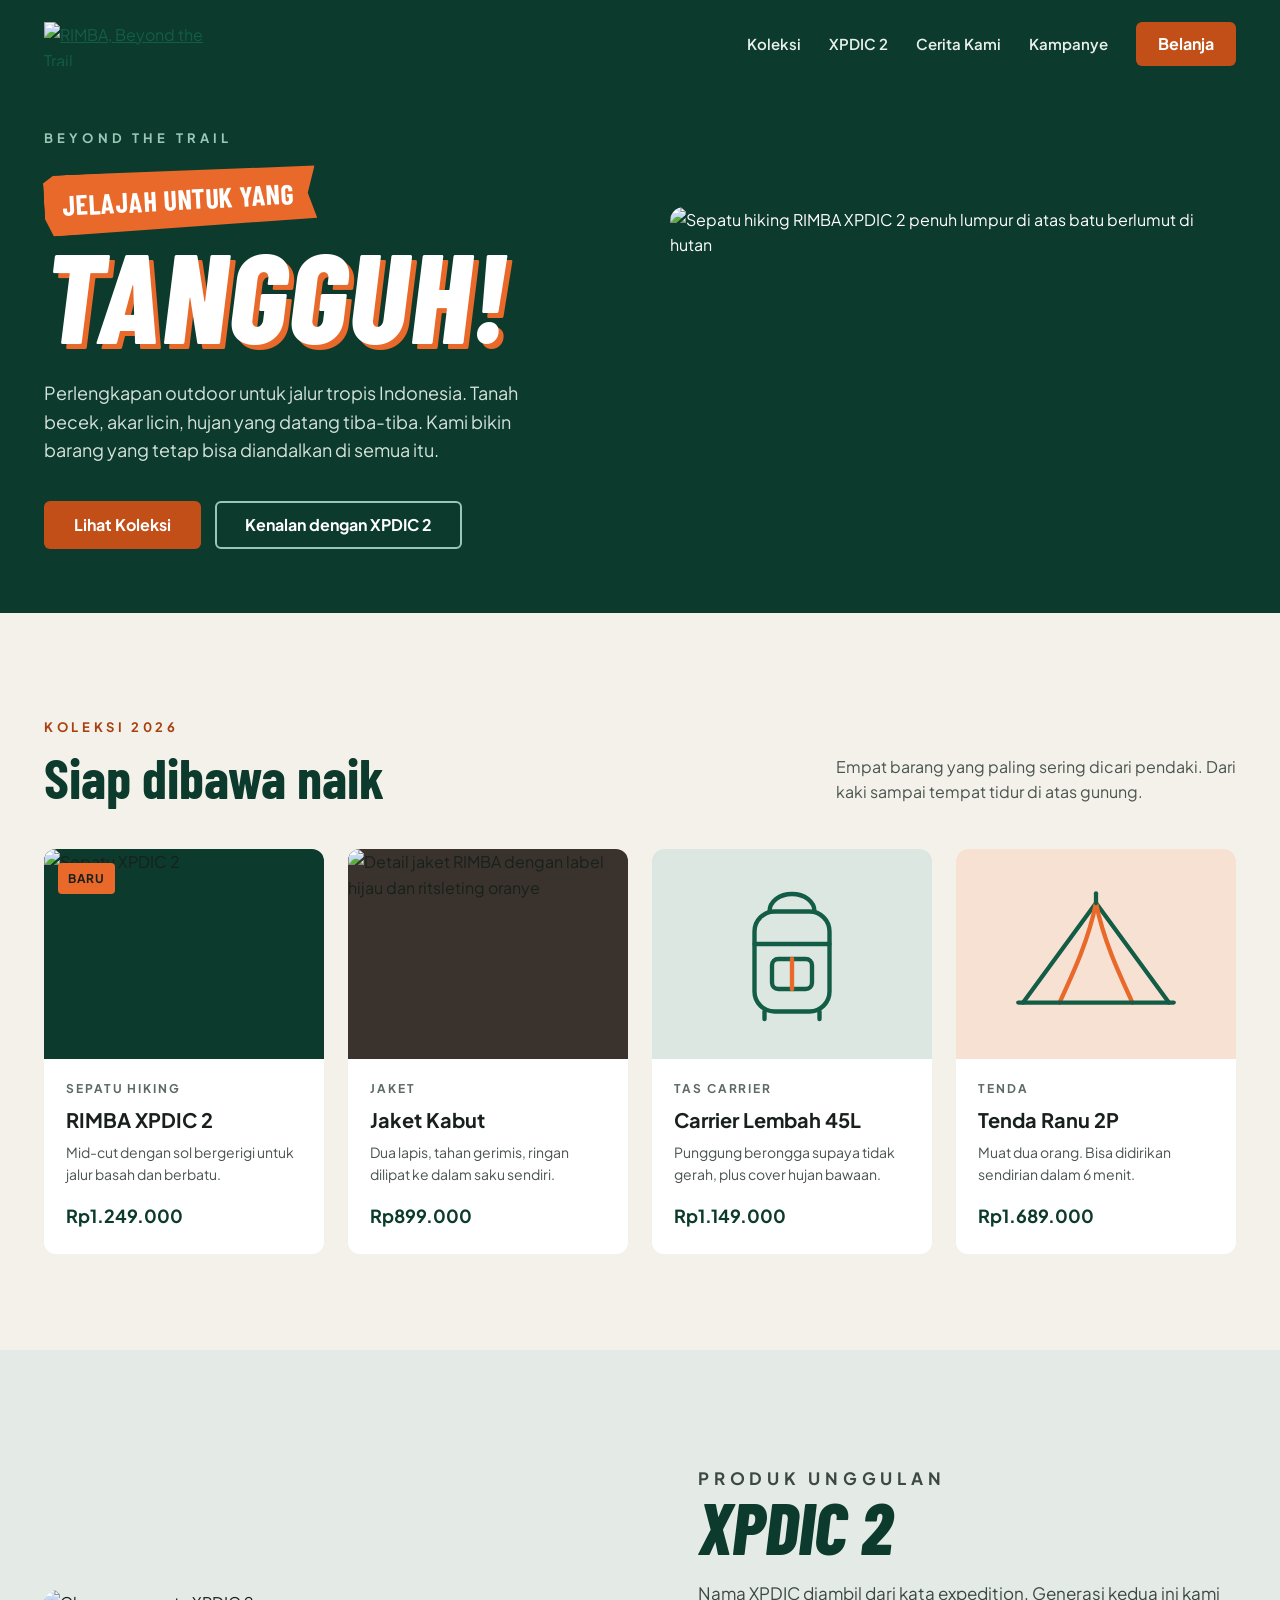
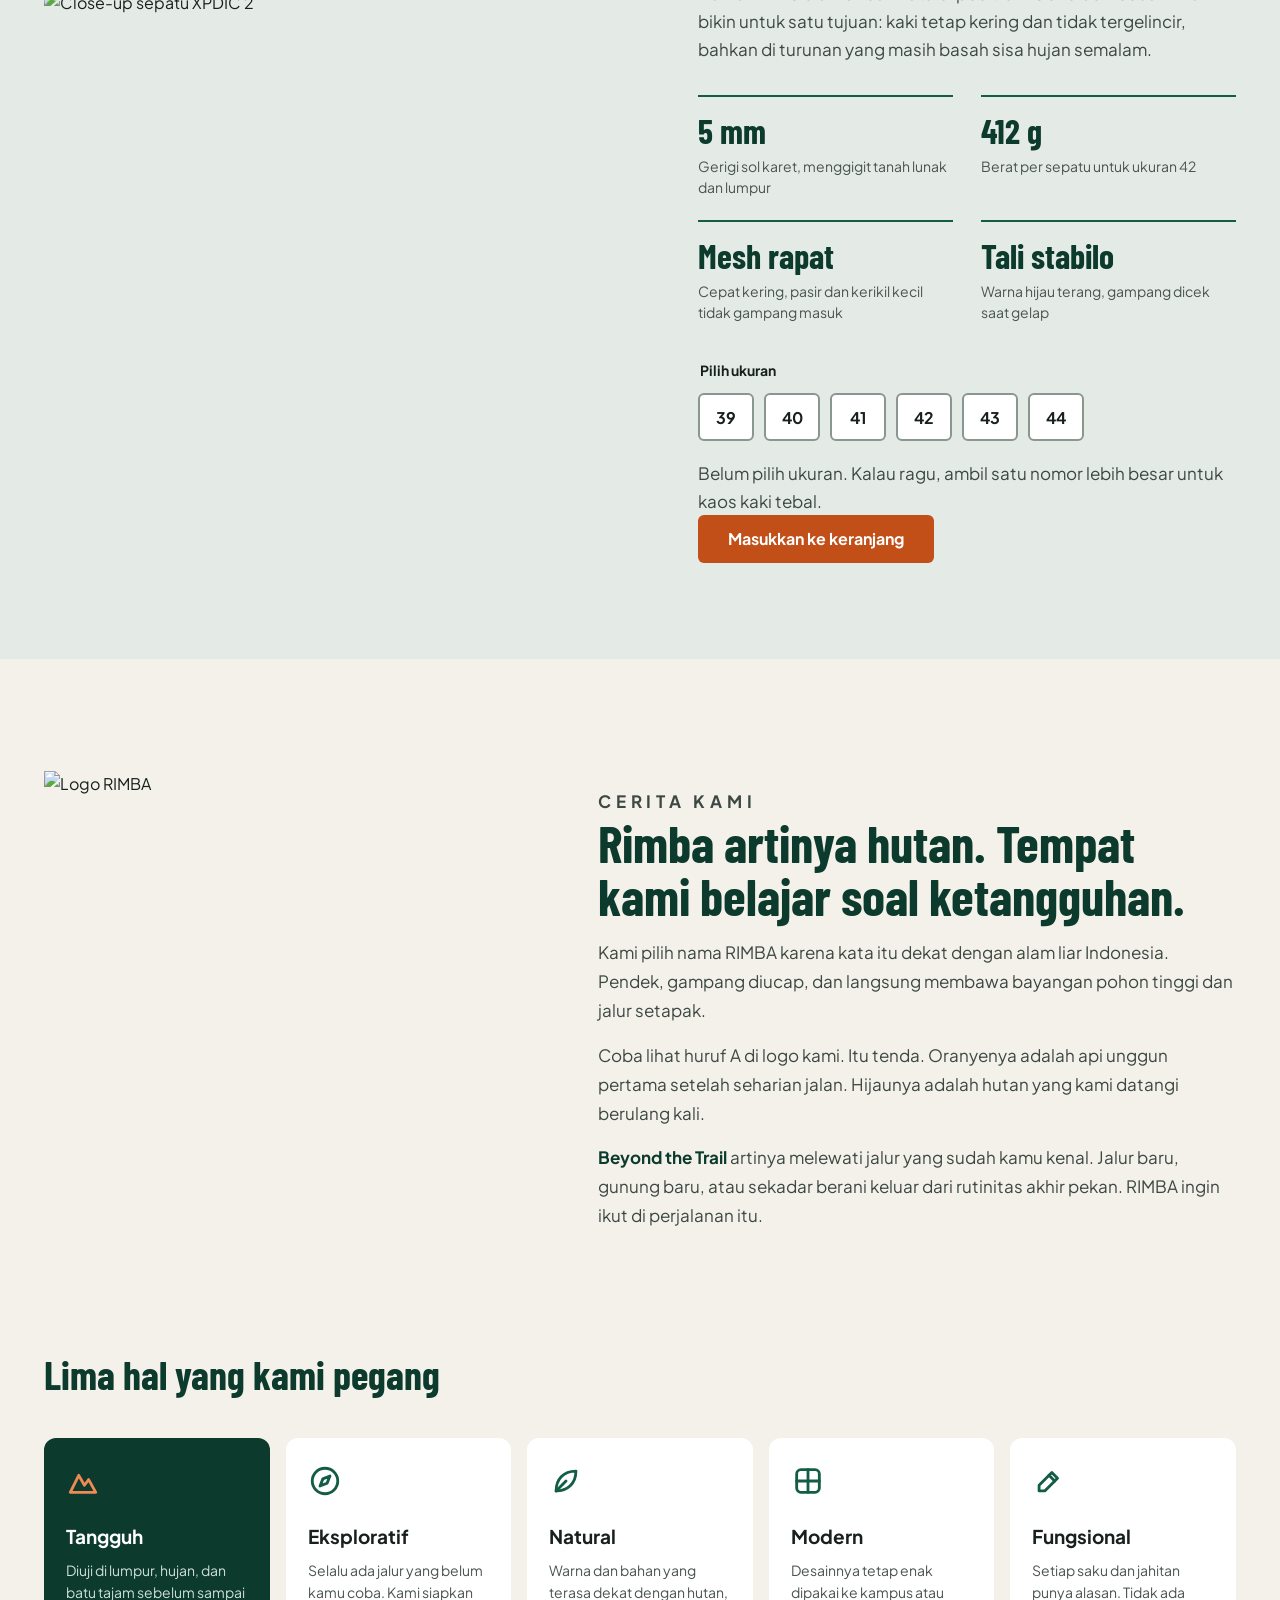
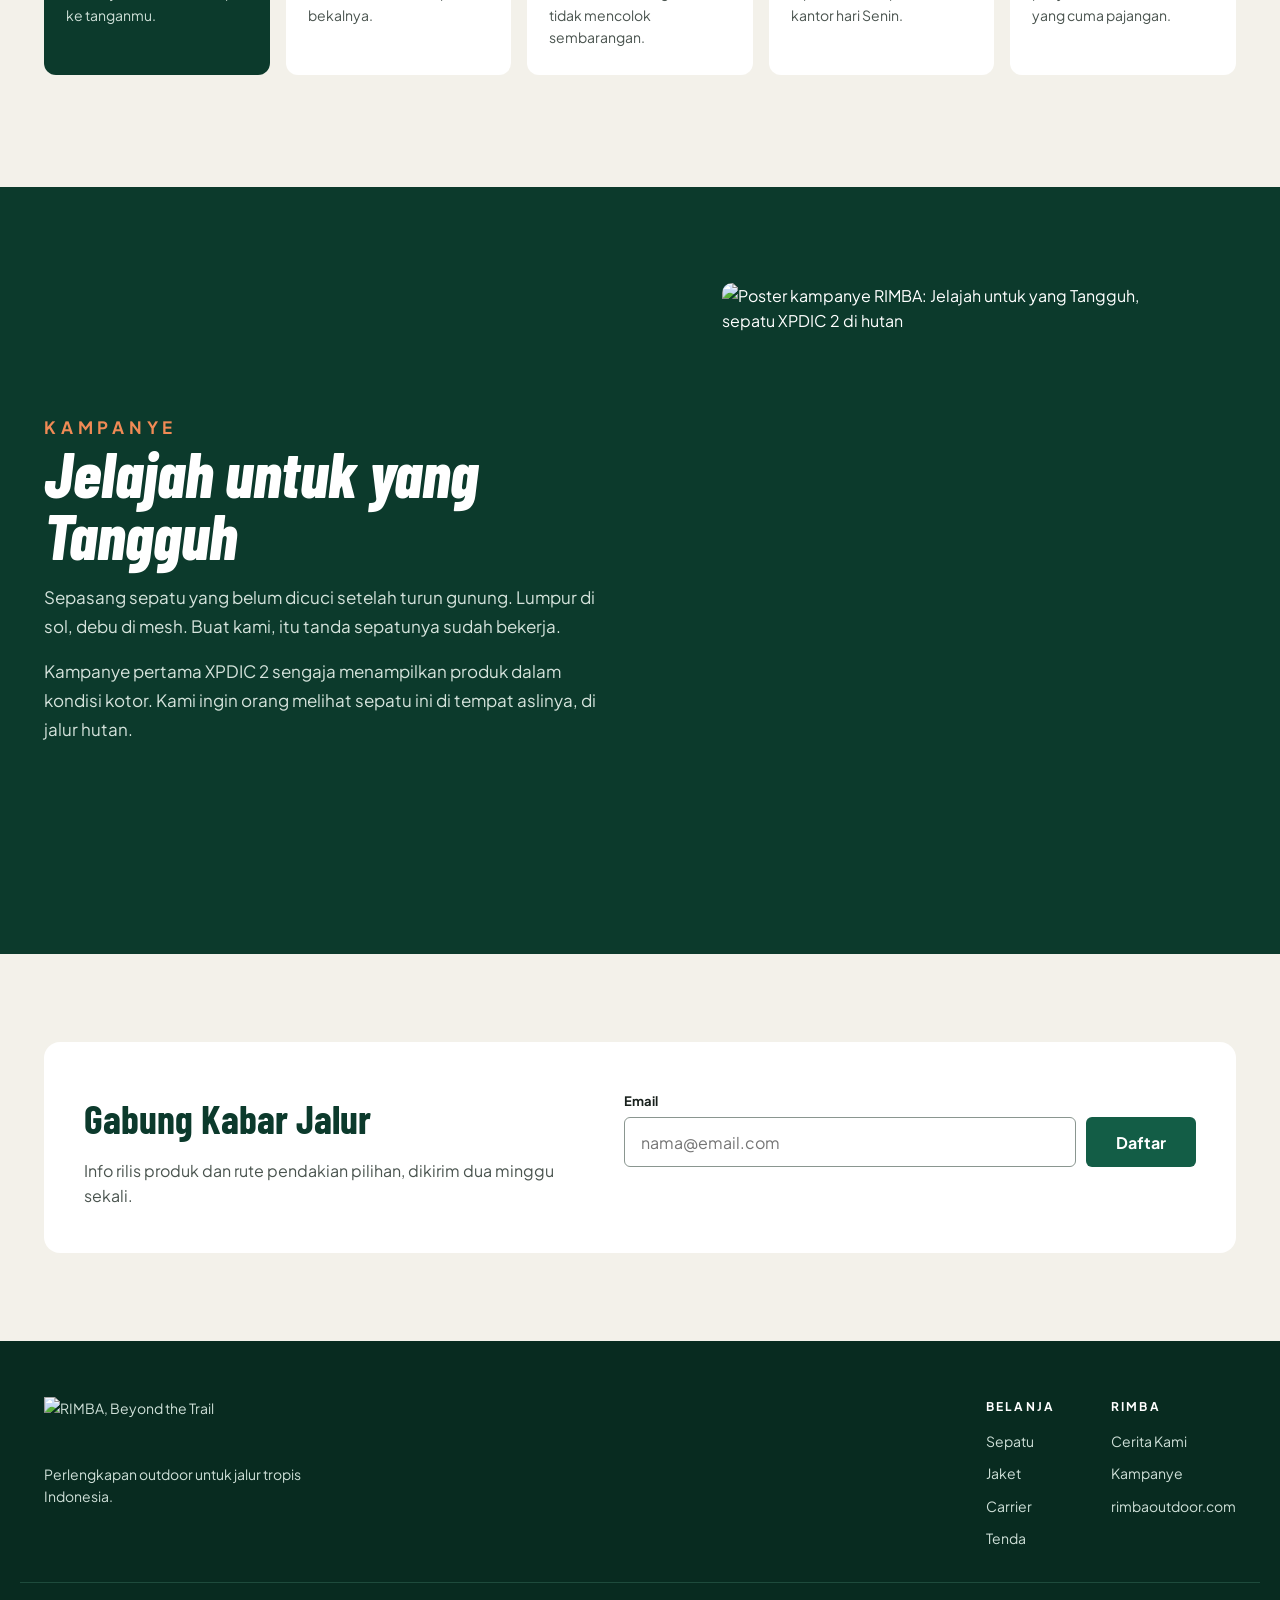
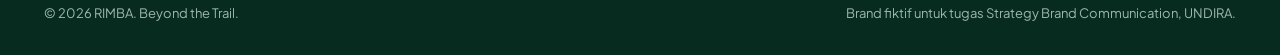
==== index.html @ 5ce4127b "Initial commit: landing page brand RIMBA" ====
<!doctype html>
<html lang="id">
<head>
  <meta charset="utf-8">
  <meta name="viewport" content="width=device-width, initial-scale=1">
  <title>RIMBA | Beyond the Trail</title>
  <meta name="description" content="RIMBA, perlengkapan outdoor untuk jalur tropis Indonesia. Sepatu hiking XPDIC 2, jaket, carrier, dan tenda.">
  <meta name="theme-color" content="#0C3A2C">
  <link rel="icon" href="favicon.svg" type="image/svg+xml">

  <meta property="og:title" content="RIMBA | Beyond the Trail">
  <meta property="og:description" content="Perlengkapan outdoor untuk jalur tropis Indonesia.">
  <meta property="og:image" content="assets/images/og-image.jpg">
  <meta property="og:type" content="website">

  <link rel="preconnect" href="https://fonts.googleapis.com">
  <link rel="preconnect" href="https://fonts.gstatic.com" crossorigin>
  <link href="https://fonts.googleapis.com/css2?family=Barlow+Condensed:ital,wght@0,700;1,800&family=Plus+Jakarta+Sans:wght@400;600;700&display=swap" rel="stylesheet">

  <style>
    :root {
      --hutan: #0C3A2C;
      --hutan-gelap: #082B20;
      --hijau: #135D46;
      --hijau-muda: #E4EBE6;
      --oranye: #E8692A;
      --oranye-tombol: #C24E18;
      --oranye-teks: #A9410F;
      --tanah: #F3F1EA;
      --teks: #18201C;
      --teks-2: #4A544F;
      --display: 'Barlow Condensed', 'Arial Narrow', sans-serif;
      --body: 'Plus Jakarta Sans', system-ui, -apple-system, 'Segoe UI', sans-serif;
    }
    *, *::before, *::after { box-sizing: border-box; }
    html { scroll-behavior: smooth; }
    @media (prefers-reduced-motion: reduce) { html { scroll-behavior: auto; } }
    body { margin: 0; font-family: var(--body); color: var(--teks); background: var(--tanah); line-height: 1.6; }
    .sr-only { position: absolute; width: 1px; height: 1px; padding: 0; margin: -1px; overflow: hidden; clip: rect(0 0 0 0); white-space: nowrap; border: 0; }
    img { max-width: 100%; height: auto; display: block; }
    a { color: var(--hijau); }
    :focus-visible { outline: 3px solid var(--oranye); outline-offset: 3px; }

    .wrap { max-width: 1240px; margin: 0 auto; padding-inline: 24px; }
    .eyebrow { margin: 0 0 10px; font-size: 13px; font-weight: 700; letter-spacing: .28em; color: var(--oranye-teks); }
    .h2 { margin: 0; font-family: var(--display); font-weight: 700; font-size: clamp(40px, 5vw, 56px); line-height: 1.02; color: var(--hutan); }
    .btn { display: inline-flex; align-items: center; justify-content: center; min-height: 48px; padding: 0 28px; border-radius: 6px; font-weight: 700; font-size: 16px; text-decoration: none; border: 2px solid transparent; cursor: pointer; font-family: inherit; }
    .btn-oranye { background: var(--oranye-tombol); color: #fff; }
    .btn-oranye:hover { background: #A9410F; color: #fff; }
    .btn-garis { border-color: #9CC7B6; color: #fff; }
    .btn-garis:hover { background: rgba(255,255,255,.08); color: #fff; }

    /* Header & hero */
    .hero { background: var(--hutan); color: #fff; }
    .nav { display: flex; flex-wrap: wrap; align-items: center; justify-content: space-between; gap: 16px; padding-block: 22px; }
    .nav img { height: 44px; width: auto; }
    .nav-links { display: flex; flex-wrap: wrap; align-items: center; gap: 8px 28px; font-size: 15px; font-weight: 600; }
    .nav-links a:not(.btn) { color: #E9F0EC; text-decoration: none; }
    .nav-links a:not(.btn):hover { color: #fff; text-decoration: underline; }
    .nav-links .btn { min-height: 44px; padding: 0 20px; }
    .hero-body { display: flex; flex-wrap: wrap; align-items: center; gap: 40px; padding-top: 40px; }
    .hero-text { flex: 1 1 480px; position: relative; z-index: 1; min-width: 0; padding-bottom: 64px; }
    .hero-tagline { margin: 0 0 20px; font-size: 13px; font-weight: 700; letter-spacing: .32em; color: #9CC7B6; }
    .brush { display: inline-block; background: var(--oranye); color: #fff; padding: 8px 22px 8px 18px; transform: rotate(-3deg);
      clip-path: polygon(0 12%, 4% 0, 100% 6%, 97% 50%, 100% 92%, 3% 100%, 0 70%);
      font-family: var(--display); font-weight: 700; font-size: 28px; letter-spacing: .02em; }
    .hero h1 { margin: 6px 0 0; font-family: var(--display); font-style: italic; font-weight: 800; font-size: clamp(64px, 10vw, 140px);
      line-height: .9; letter-spacing: .01em; text-shadow: 5px 5px 0 var(--oranye); }
    .hero-lead { margin: 28px 0 0; max-width: 480px; font-size: 18px; color: #D5E3DC; }
    .hero-cta { margin-top: 36px; display: flex; flex-wrap: wrap; gap: 14px; }
    .hero-img { flex: 1 1 460px; min-width: 0; align-self: flex-end; }
    .hero-img img { width: 100%; border-radius: 14px 14px 0 0; }

    /* Koleksi */
    .koleksi { padding-block: 104px 96px; }
    .sec-head { display: flex; flex-wrap: wrap; align-items: flex-end; justify-content: space-between; gap: 20px; margin-bottom: 44px; }
    .sec-head p.lead { margin: 0; max-width: 400px; color: var(--teks-2); }
    .grid-produk { display: grid; grid-template-columns: repeat(auto-fill, minmax(260px, 1fr)); gap: 24px; }
    .produk { background: #fff; border-radius: 12px; overflow: hidden; display: flex; flex-direction: column; }
    .produk-foto { position: relative; aspect-ratio: 4 / 3; display: flex; align-items: center; justify-content: center; }
    .produk-foto img { width: 100%; height: 100%; object-fit: cover; }
    .badge { position: absolute; top: 14px; left: 14px; background: var(--oranye); color: var(--teks); font-size: 12px; font-weight: 700; padding: 6px 10px; border-radius: 4px; letter-spacing: .06em; }
    .produk-isi { padding: 20px 22px 24px; display: flex; flex-direction: column; gap: 6px; flex-grow: 1; }
    .produk-kat { margin: 0; font-size: 12px; font-weight: 700; letter-spacing: .16em; color: #5C6A63; }
    .produk h3 { margin: 0; font-size: 20px; }
    .produk-desk { margin: 0; font-size: 14px; line-height: 1.55; color: var(--teks-2); flex-grow: 1; }
    .harga { margin: 10px 0 0; font-size: 18px; font-weight: 700; color: var(--hutan); }

    /* XPDIC */
    .xpdic { background: var(--hijau-muda); }
    .xpdic-body { display: flex; flex-wrap: wrap; gap: 56px; align-items: center; padding-block: 96px; }
    .xpdic-foto { flex: 1 1 480px; min-width: 0; }
    .xpdic-foto img { width: 100%; border-radius: 14px; }
    .xpdic-teks { flex: 1 1 420px; min-width: 0; }
    .xpdic-teks h2 { margin: 0; font-family: var(--display); font-style: italic; font-weight: 800; font-size: 72px; line-height: .95; color: var(--hutan); }
    .xpdic-teks > p { margin: 18px 0 0; font-size: 17px; line-height: 1.65; color: #3D4843; }
    .spek { margin: 32px 0 0; display: grid; grid-template-columns: repeat(2, minmax(0, 1fr)); gap: 22px 28px; }
    .spek div { border-top: 2px solid var(--hijau); padding-top: 14px; }
    .spek dt { font-family: var(--display); font-weight: 700; font-size: 34px; line-height: 1.2; color: var(--hutan); }
    .spek dd { margin: 4px 0 0; font-size: 14px; line-height: 1.5; color: var(--teks-2); }
    fieldset { margin: 36px 0 0; padding: 0; border: 0; }
    legend { font-size: 14px; font-weight: 700; margin-bottom: 12px; }
    .ukuran { display: flex; flex-wrap: wrap; gap: 10px; }
    .ukuran button { font-family: inherit; min-width: 56px; min-height: 48px; padding: 0 14px; border-radius: 6px; font-size: 16px; font-weight: 700; cursor: pointer;
      background: #fff; color: var(--teks); border: 2px solid #8A9690; }
    .ukuran button[aria-pressed="true"] { background: var(--hutan); color: #fff; border-color: var(--hutan); }
    .ukuran-info { margin: 14px 0 22px; font-size: 14px; color: var(--teks-2); }

    /* Cerita */
    .cerita { display: flex; flex-wrap: wrap; gap: 56px; padding-block: 112px 64px; }
    .cerita-logo { flex: 1 1 380px; min-width: 0; }
    .cerita-logo img { width: 100%; max-width: 380px; }
    .cerita-teks { flex: 1 1 520px; min-width: 0; }
    .cerita-teks p { margin: 16px 0 0; font-size: 17px; line-height: 1.7; color: #3D4843; }
    .cerita-teks .h2 { font-size: clamp(36px, 4.4vw, 52px); margin-bottom: 8px; }

    /* Nilai */
    .nilai { padding-block: 48px 112px; }
    .nilai h2 { margin: 0 0 32px; font-family: var(--display); font-weight: 700; font-size: 40px; color: var(--hutan); }
    .grid-nilai { display: grid; grid-template-columns: repeat(auto-fit, minmax(200px, 1fr)); gap: 16px; }
    .nilai-item { background: #fff; border-radius: 12px; padding: 26px 22px; }
    .nilai-item h3 { margin: 16px 0 8px; font-size: 19px; }
    .nilai-item p { margin: 0; font-size: 14px; line-height: 1.6; color: var(--teks-2); }
    .nilai-item.utama { background: var(--hutan); color: #fff; }
    .nilai-item.utama p { color: #CFE0D8; }

    /* Kampanye */
    .kampanye { background: var(--hutan); color: #fff; }
    .kampanye-body { display: flex; flex-wrap: wrap; gap: 56px; align-items: center; padding-block: 96px; }
    .kampanye-teks { flex: 1 1 420px; min-width: 0; }
    .kampanye-teks .eyebrow { color: #F08A55; }
    .kampanye-teks h2 { margin: 0; font-family: var(--display); font-style: italic; font-weight: 800; font-size: clamp(48px, 6vw, 64px); line-height: .98; }
    .kampanye-teks p { margin: 16px 0 0; font-size: 17px; line-height: 1.7; color: #D5E3DC; }
    .kampanye-poster { flex: 1 1 420px; min-width: 0; display: flex; justify-content: center; }
    .kampanye-poster img { width: 100%; max-width: 460px; border-radius: 10px; }

    /* Langganan */
    .langganan { padding-block: 88px; }
    .langganan-box { background: #fff; border-radius: 16px; padding: 44px 40px; display: flex; flex-wrap: wrap; gap: 28px; align-items: center; justify-content: space-between; }
    .langganan-box h2 { margin: 0; font-family: var(--display); font-weight: 700; font-size: 40px; color: var(--hutan); }
    .langganan-box > div > p { margin: 8px 0 0; color: var(--teks-2); }
    .form-email { flex: 1 1 420px; min-width: 0; display: flex; flex-wrap: wrap; gap: 10px; align-items: flex-end; }
    .form-email .field { flex: 1 1 240px; display: flex; flex-direction: column; gap: 6px; }
    .form-email label { font-size: 13px; font-weight: 700; }
    .form-email input { font-family: inherit; font-size: 16px; padding: 0 16px; min-height: 50px; border: 1.5px solid #8A9690; border-radius: 6px; color: var(--teks); }
    .form-email .btn { min-height: 50px; background: var(--hijau); color: #fff; }
    .form-email .btn:hover { background: var(--hutan); }
    .form-pesan { flex-basis: 100%; margin: 4px 0 0; font-size: 14px; font-weight: 600; min-height: 1.6em; }
    .form-pesan.ok { color: var(--hijau); }
    .form-pesan.salah { color: #B3261E; }

    /* Footer */
    footer { background: var(--hutan-gelap); color: #CFE0D8; font-size: 14px; }
    .footer-atas { display: flex; flex-wrap: wrap; gap: 40px; justify-content: space-between; padding-block: 56px 32px; }
    .footer-atas img { height: 48px; width: auto; }
    .footer-kolom { display: flex; flex-wrap: wrap; gap: 56px; }
    .footer-kolom div { display: flex; flex-direction: column; gap: 10px; }
    .footer-kolom p { margin: 0 0 4px; font-size: 12px; font-weight: 700; letter-spacing: .18em; color: #fff; }
    footer a { color: #CFE0D8; text-decoration: none; }
    footer a:hover { color: #fff; text-decoration: underline; }
    .footer-bawah { display: flex; flex-wrap: wrap; justify-content: space-between; gap: 12px; padding-block: 20px 32px; border-top: 1px solid #1E4B3C; font-size: 13px; color: #9CB8AC; }

    @media (max-width: 600px) {
      .hero h1 { font-size: 17vw; }
      .nav { justify-content: center; }
      .nav-links { justify-content: center; }
      .langganan-box { padding: 32px 22px; }
      .xpdic-teks h2 { font-size: 60px; }
    }
  </style>
</head>
<body>

  <header class="hero" id="beranda">
    <nav class="wrap nav" aria-label="Navigasi utama">
      <a href="#beranda"><img src="assets/images/logo-white.png" alt="RIMBA, Beyond the Trail" width="412" height="100"></a>
      <div class="nav-links">
        <a href="#koleksi">Koleksi</a>
        <a href="#xpdic">XPDIC 2</a>
        <a href="#cerita">Cerita Kami</a>
        <a href="#kampanye">Kampanye</a>
        <a href="#koleksi" class="btn btn-oranye">Belanja</a>
      </div>
    </nav>

    <div class="wrap hero-body">
      <div class="hero-text">
        <p class="hero-tagline">BEYOND THE TRAIL</p>
        <div class="brush" aria-hidden="true">JELAJAH UNTUK YANG</div>
        <h1><span class="sr-only">Jelajah untuk yang </span>TANGGUH!</h1>
        <p class="hero-lead">Perlengkapan outdoor untuk jalur tropis Indonesia. Tanah becek, akar licin, hujan yang datang tiba-tiba. Kami bikin barang yang tetap bisa diandalkan di semua itu.</p>
        <div class="hero-cta">
          <a href="#koleksi" class="btn btn-oranye">Lihat Koleksi</a>
          <a href="#xpdic" class="btn btn-garis">Kenalan dengan XPDIC 2</a>
        </div>
      </div>
      <div class="hero-img">
        <img src="assets/images/xpdic2.jpg" alt="Sepatu hiking RIMBA XPDIC 2 penuh lumpur di atas batu berlumut di hutan" width="1080" height="776">
      </div>
    </div>
  </header>

  <main>
    <section class="wrap koleksi" id="koleksi">
      <div class="sec-head">
        <div>
          <p class="eyebrow">KOLEKSI 2026</p>
          <h2 class="h2">Siap dibawa naik</h2>
        </div>
        <p class="lead">Empat barang yang paling sering dicari pendaki. Dari kaki sampai tempat tidur di atas gunung.</p>
      </div>

      <div class="grid-produk">
        <article class="produk">
          <div class="produk-foto" style="background: var(--hutan)">
            <img src="assets/images/xpdic2.jpg" alt="Sepatu XPDIC 2" loading="lazy">
            <span class="badge">BARU</span>
          </div>
          <div class="produk-isi">
            <p class="produk-kat">SEPATU HIKING</p>
            <h3>RIMBA XPDIC 2</h3>
            <p class="produk-desk">Mid-cut dengan sol bergerigi untuk jalur basah dan berbatu.</p>
            <p class="harga">Rp1.249.000</p>
          </div>
        </article>

        <article class="produk">
          <div class="produk-foto" style="background: #3A332D">
            <img src="assets/images/jacket.jpg" alt="Detail jaket RIMBA dengan label hijau dan ritsleting oranye" loading="lazy">
          </div>
          <div class="produk-isi">
            <p class="produk-kat">JAKET</p>
            <h3>Jaket Kabut</h3>
            <p class="produk-desk">Dua lapis, tahan gerimis, ringan dilipat ke dalam saku sendiri.</p>
            <p class="harga">Rp899.000</p>
          </div>
        </article>

        <article class="produk">
          <div class="produk-foto" style="background: #DCE7E1">
            <svg aria-hidden="true" width="150" height="150" viewBox="0 0 120 120" fill="none" stroke="#135D46" stroke-width="3.5" stroke-linecap="round" stroke-linejoin="round"><path d="M42 26c0-8 8-14 18-14s18 6 18 14"/><rect x="30" y="26" width="60" height="80" rx="16"/><path d="M30 52h60"/><rect x="44" y="64" width="32" height="24" rx="5"/><path d="M60 64v24" stroke="#E8692A"/><path d="M38 106v6M82 106v6"/></svg>
          </div>
          <div class="produk-isi">
            <p class="produk-kat">TAS CARRIER</p>
            <h3>Carrier Lembah 45L</h3>
            <p class="produk-desk">Punggung berongga supaya tidak gerah, plus cover hujan bawaan.</p>
            <p class="harga">Rp1.149.000</p>
          </div>
        </article>

        <article class="produk">
          <div class="produk-foto" style="background: #F7E1D3">
            <svg aria-hidden="true" width="170" height="150" viewBox="0 0 140 120" fill="none" stroke-width="3.5" stroke-linecap="round" stroke-linejoin="round"><path d="M10 100L70 18l60 82" stroke="#135D46"/><path d="M70 18c-6 30-18 56-30 82M70 18c6 30 18 56 30 82" stroke="#E8692A"/><path d="M6 100h128" stroke="#135D46"/><path d="M70 10v8" stroke="#135D46"/></svg>
          </div>
          <div class="produk-isi">
            <p class="produk-kat">TENDA</p>
            <h3>Tenda Ranu 2P</h3>
            <p class="produk-desk">Muat dua orang. Bisa didirikan sendirian dalam 6 menit.</p>
            <p class="harga">Rp1.689.000</p>
          </div>
        </article>
      </div>
    </section>

    <section class="xpdic" id="xpdic">
      <div class="wrap xpdic-body">
        <div class="xpdic-foto">
          <img src="assets/images/xpdic2.jpg" alt="Close-up sepatu XPDIC 2" loading="lazy" width="1080" height="776">
        </div>
        <div class="xpdic-teks">
          <p class="eyebrow">PRODUK UNGGULAN</p>
          <h2>XPDIC 2</h2>
          <p>Nama XPDIC diambil dari kata expedition. Generasi kedua ini kami bikin untuk satu tujuan: kaki tetap kering dan tidak tergelincir, bahkan di turunan yang masih basah sisa hujan semalam.</p>

          <dl class="spek">
            <div><dt>5 mm</dt><dd>Gerigi sol karet, menggigit tanah lunak dan lumpur</dd></div>
            <div><dt>412 g</dt><dd>Berat per sepatu untuk ukuran 42</dd></div>
            <div><dt>Mesh rapat</dt><dd>Cepat kering, pasir dan kerikil kecil tidak gampang masuk</dd></div>
            <div><dt>Tali stabilo</dt><dd>Warna hijau terang, gampang dicek saat gelap</dd></div>
          </dl>

          <fieldset>
            <legend>Pilih ukuran</legend>
            <div class="ukuran" id="ukuran">
              <button type="button" aria-pressed="false">39</button>
              <button type="button" aria-pressed="false">40</button>
              <button type="button" aria-pressed="false">41</button>
              <button type="button" aria-pressed="false">42</button>
              <button type="button" aria-pressed="false">43</button>
              <button type="button" aria-pressed="false">44</button>
            </div>
          </fieldset>
          <p class="ukuran-info" id="ukuran-info" aria-live="polite">Belum pilih ukuran. Kalau ragu, ambil satu nomor lebih besar untuk kaos kaki tebal.</p>
          <a href="#koleksi" class="btn btn-oranye">Masukkan ke keranjang</a>
        </div>
      </div>
    </section>

    <section class="wrap cerita" id="cerita">
      <div class="cerita-logo">
        <img src="assets/images/logo-green.png" alt="Logo RIMBA" loading="lazy">
      </div>
      <div class="cerita-teks">
        <p class="eyebrow">CERITA KAMI</p>
        <h2 class="h2">Rimba artinya hutan. Tempat kami belajar soal ketangguhan.</h2>
        <p>Kami pilih nama RIMBA karena kata itu dekat dengan alam liar Indonesia. Pendek, gampang diucap, dan langsung membawa bayangan pohon tinggi dan jalur setapak.</p>
        <p>Coba lihat huruf A di logo kami. Itu tenda. Oranyenya adalah api unggun pertama setelah seharian jalan. Hijaunya adalah hutan yang kami datangi berulang kali.</p>
        <p><strong style="color: var(--hutan)">Beyond the Trail</strong> artinya melewati jalur yang sudah kamu kenal. Jalur baru, gunung baru, atau sekadar berani keluar dari rutinitas akhir pekan. RIMBA ingin ikut di perjalanan itu.</p>
      </div>
    </section>

    <section class="wrap nilai" aria-labelledby="nilai-judul">
      <h2 id="nilai-judul">Lima hal yang kami pegang</h2>
      <div class="grid-nilai">
        <div class="nilai-item utama">
          <svg aria-hidden="true" width="34" height="34" viewBox="0 0 24 24" fill="none" stroke="#F08A55" stroke-width="2" stroke-linecap="round" stroke-linejoin="round"><path d="M3 20l6-12 4 7 3-4 5 9z"/></svg>
          <h3>Tangguh</h3>
          <p>Diuji di lumpur, hujan, dan batu tajam sebelum sampai ke tanganmu.</p>
        </div>
        <div class="nilai-item">
          <svg aria-hidden="true" width="34" height="34" viewBox="0 0 24 24" fill="none" stroke="#135D46" stroke-width="2" stroke-linecap="round" stroke-linejoin="round"><circle cx="12" cy="12" r="9"/><path d="M15.5 8.5l-2 5-5 2 2-5z"/></svg>
          <h3>Eksploratif</h3>
          <p>Selalu ada jalur yang belum kamu coba. Kami siapkan bekalnya.</p>
        </div>
        <div class="nilai-item">
          <svg aria-hidden="true" width="34" height="34" viewBox="0 0 24 24" fill="none" stroke="#135D46" stroke-width="2" stroke-linecap="round" stroke-linejoin="round"><path d="M5 19c0-8 5-14 14-14 0 9-6 14-14 14z"/><path d="M5 19l7-7"/></svg>
          <h3>Natural</h3>
          <p>Warna dan bahan yang terasa dekat dengan hutan, tidak mencolok sembarangan.</p>
        </div>
        <div class="nilai-item">
          <svg aria-hidden="true" width="34" height="34" viewBox="0 0 24 24" fill="none" stroke="#135D46" stroke-width="2" stroke-linecap="round" stroke-linejoin="round"><rect x="4" y="4" width="16" height="16" rx="3"/><path d="M4 12h16M12 4v16"/></svg>
          <h3>Modern</h3>
          <p>Desainnya tetap enak dipakai ke kampus atau kantor hari Senin.</p>
        </div>
        <div class="nilai-item">
          <svg aria-hidden="true" width="34" height="34" viewBox="0 0 24 24" fill="none" stroke="#135D46" stroke-width="2" stroke-linecap="round" stroke-linejoin="round"><path d="M14 6l4 4-9 9H5v-4z"/><path d="M12 8l4 4"/></svg>
          <h3>Fungsional</h3>
          <p>Setiap saku dan jahitan punya alasan. Tidak ada yang cuma pajangan.</p>
        </div>
      </div>
    </section>

    <section class="kampanye" id="kampanye">
      <div class="wrap kampanye-body">
        <div class="kampanye-teks">
          <p class="eyebrow">KAMPANYE</p>
          <h2>Jelajah untuk yang Tangguh</h2>
          <p>Sepasang sepatu yang belum dicuci setelah turun gunung. Lumpur di sol, debu di mesh. Buat kami, itu tanda sepatunya sudah bekerja.</p>
          <p>Kampanye pertama XPDIC 2 sengaja menampilkan produk dalam kondisi kotor. Kami ingin orang melihat sepatu ini di tempat aslinya, di jalur hutan.</p>
        </div>
        <div class="kampanye-poster">
          <img src="assets/images/poster-kampanye.jpg" alt="Poster kampanye RIMBA: Jelajah untuk yang Tangguh, sepatu XPDIC 2 di hutan" loading="lazy" width="1080" height="1350">
        </div>
      </div>
    </section>

    <section class="wrap langganan" aria-labelledby="langganan-judul">
      <div class="langganan-box">
        <div style="flex: 1 1 360px; min-width: 0">
          <h2 id="langganan-judul">Gabung Kabar Jalur</h2>
          <p>Info rilis produk dan rute pendakian pilihan, dikirim dua minggu sekali.</p>
        </div>
        <form class="form-email" id="form-email" novalidate>
          <div class="field">
            <label for="email">Email</label>
            <input id="email" name="email" type="email" placeholder="nama@email.com" autocomplete="email" required>
          </div>
          <button type="submit" class="btn">Daftar</button>
          <p class="form-pesan" id="form-pesan" aria-live="polite"></p>
        </form>
      </div>
    </section>
  </main>

  <footer>
    <div class="wrap footer-atas">
      <div>
        <img src="assets/images/logo-white.png" alt="RIMBA, Beyond the Trail" loading="lazy">
        <p style="margin: 18px 0 0; max-width: 300px">Perlengkapan outdoor untuk jalur tropis Indonesia.</p>
      </div>
      <div class="footer-kolom">
        <div>
          <p>BELANJA</p>
          <a href="#koleksi">Sepatu</a>
          <a href="#koleksi">Jaket</a>
          <a href="#koleksi">Carrier</a>
          <a href="#koleksi">Tenda</a>
        </div>
        <div>
          <p>RIMBA</p>
          <a href="#cerita">Cerita Kami</a>
          <a href="#kampanye">Kampanye</a>
          <a href="#beranda">rimbaoutdoor.com</a>
        </div>
      </div>
    </div>
    <div class="wrap footer-bawah">
      <span>© 2026 RIMBA. Beyond the Trail.</span>
      <span>Brand fiktif untuk tugas Strategy Brand Communication, UNDIRA.</span>
    </div>
  </footer>

  <script>
    // Pilih ukuran XPDIC 2
    (function () {
      var box = document.getElementById('ukuran');
      var info = document.getElementById('ukuran-info');
      box.addEventListener('click', function (e) {
        var btn = e.target.closest('button');
        if (!btn) return;
        box.querySelectorAll('button').forEach(function (b) { b.setAttribute('aria-pressed', 'false'); });
        btn.setAttribute('aria-pressed', 'true');
        info.textContent = 'Ukuran ' + btn.textContent + ' dipilih. Kalau ragu, ambil satu nomor lebih besar untuk kaos kaki tebal.';
      });
    })();

    // Form langganan: belum terhubung ke server, hanya menampilkan pesan
    (function () {
      var form = document.getElementById('form-email');
      var input = document.getElementById('email');
      var pesan = document.getElementById('form-pesan');
      form.addEventListener('submit', function (e) {
        e.preventDefault();
        var val = input.value.trim();
        if (!/^[^\s@]+@[^\s@]+\.[^\s@]+$/.test(val)) {
          pesan.className = 'form-pesan salah';
          pesan.textContent = 'Format email belum benar. Contoh: nama@email.com';
          input.focus();
          return;
        }
        pesan.className = 'form-pesan ok';
        pesan.textContent = 'Terima kasih! ' + val + ' sudah masuk daftar Kabar Jalur.';
        form.reset();
      });
    })();
  </script>
</body>
</html>
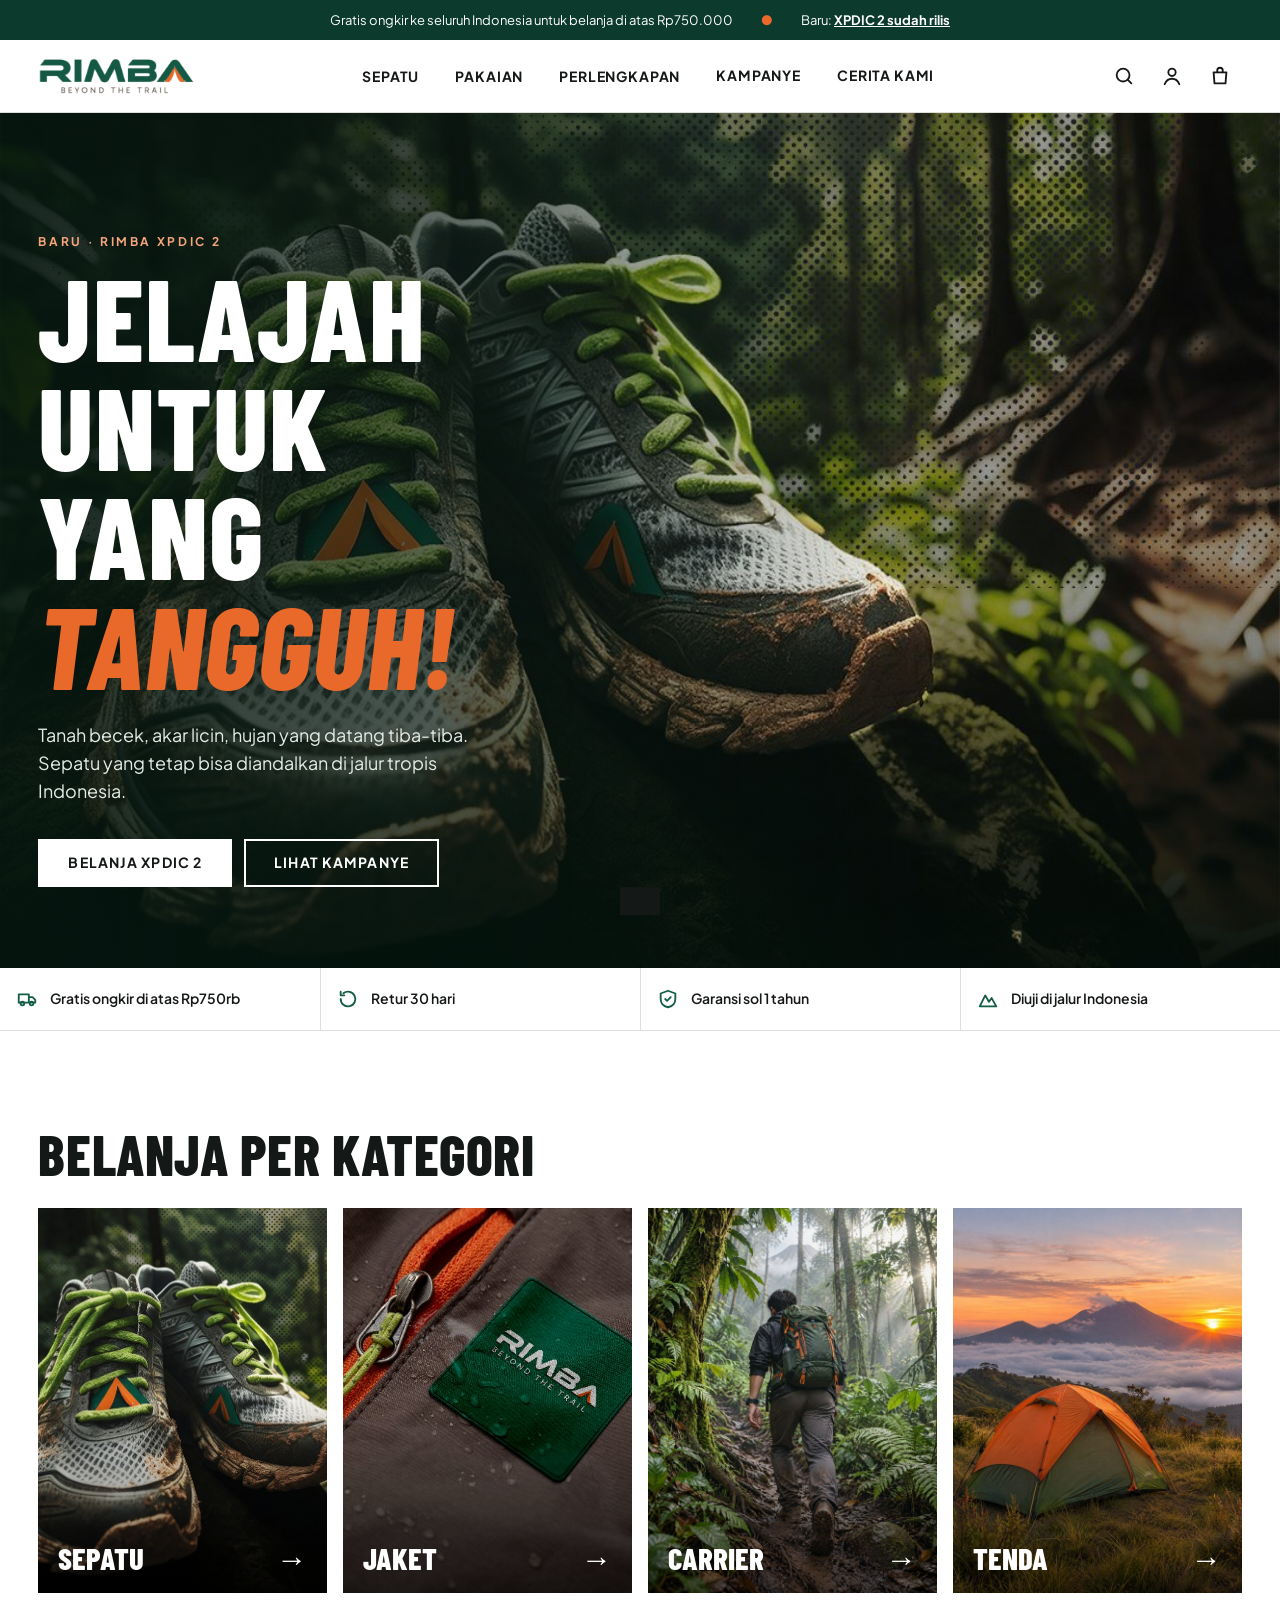
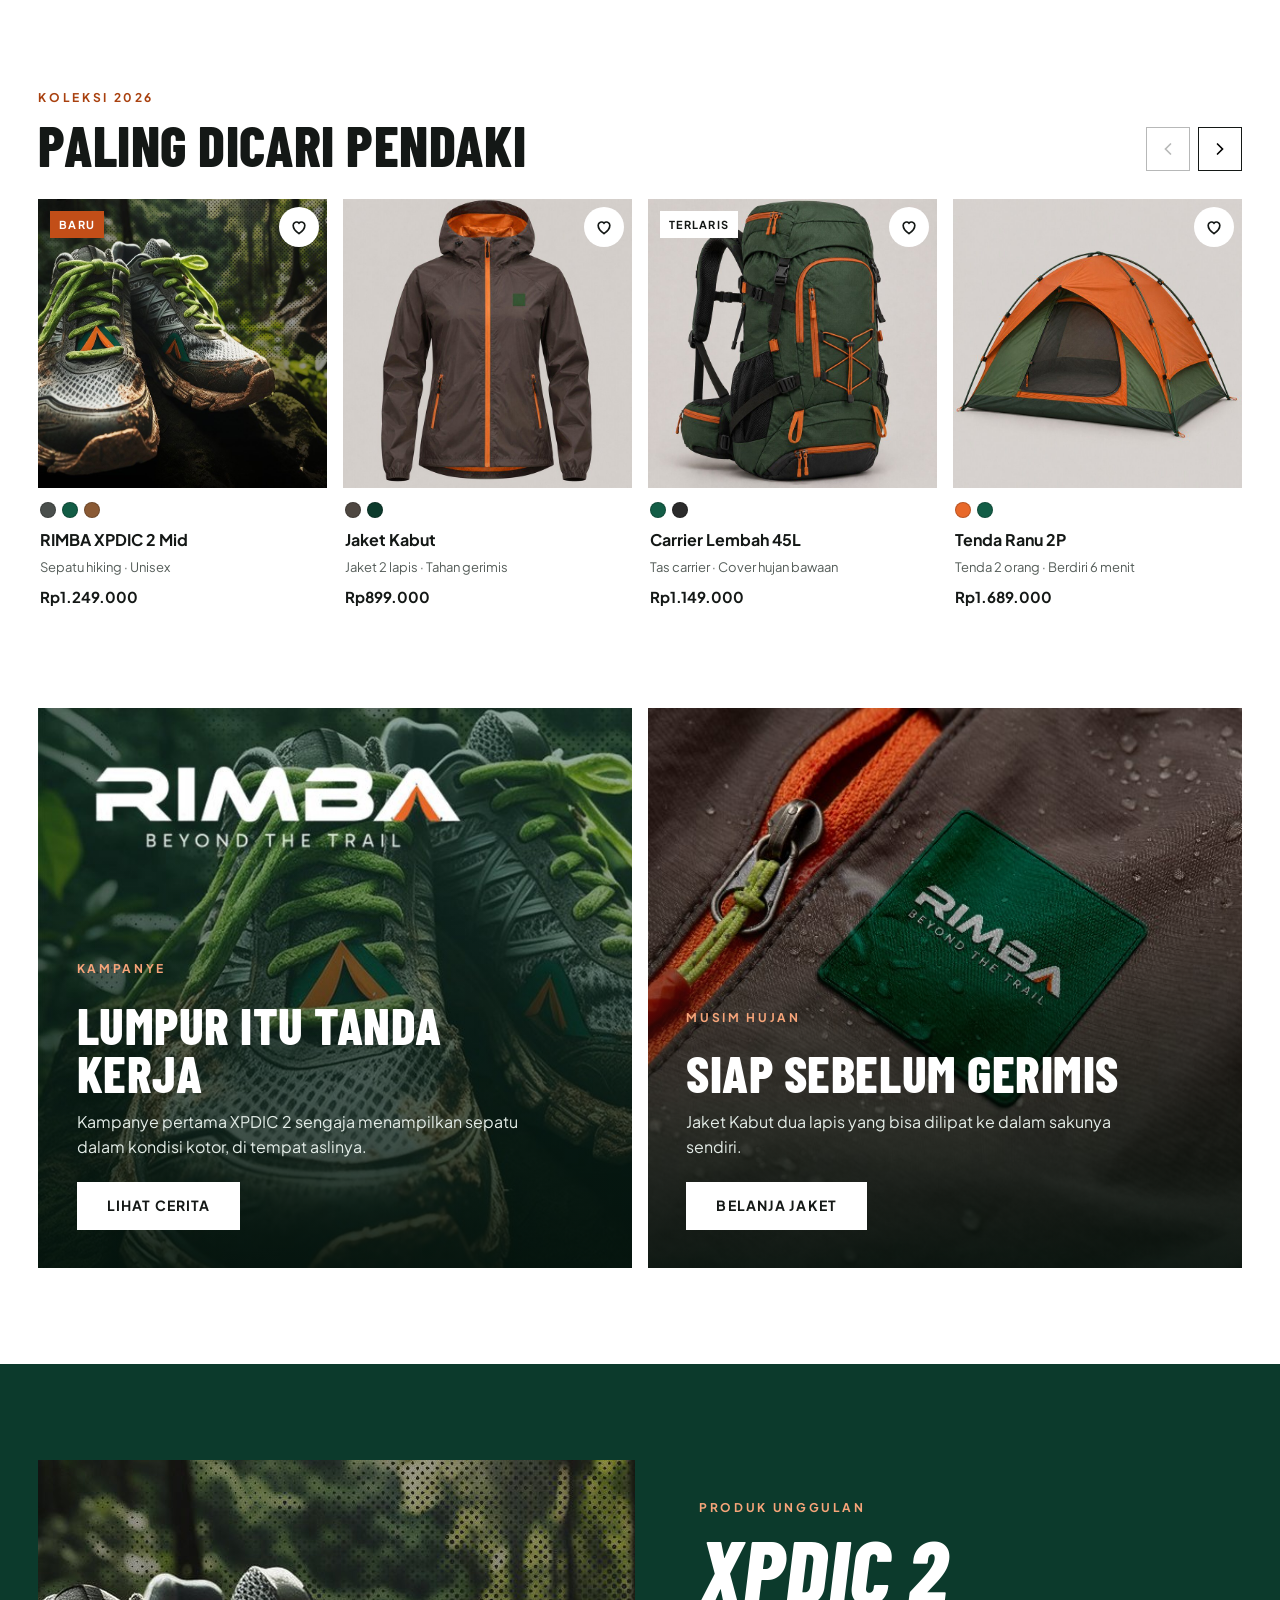
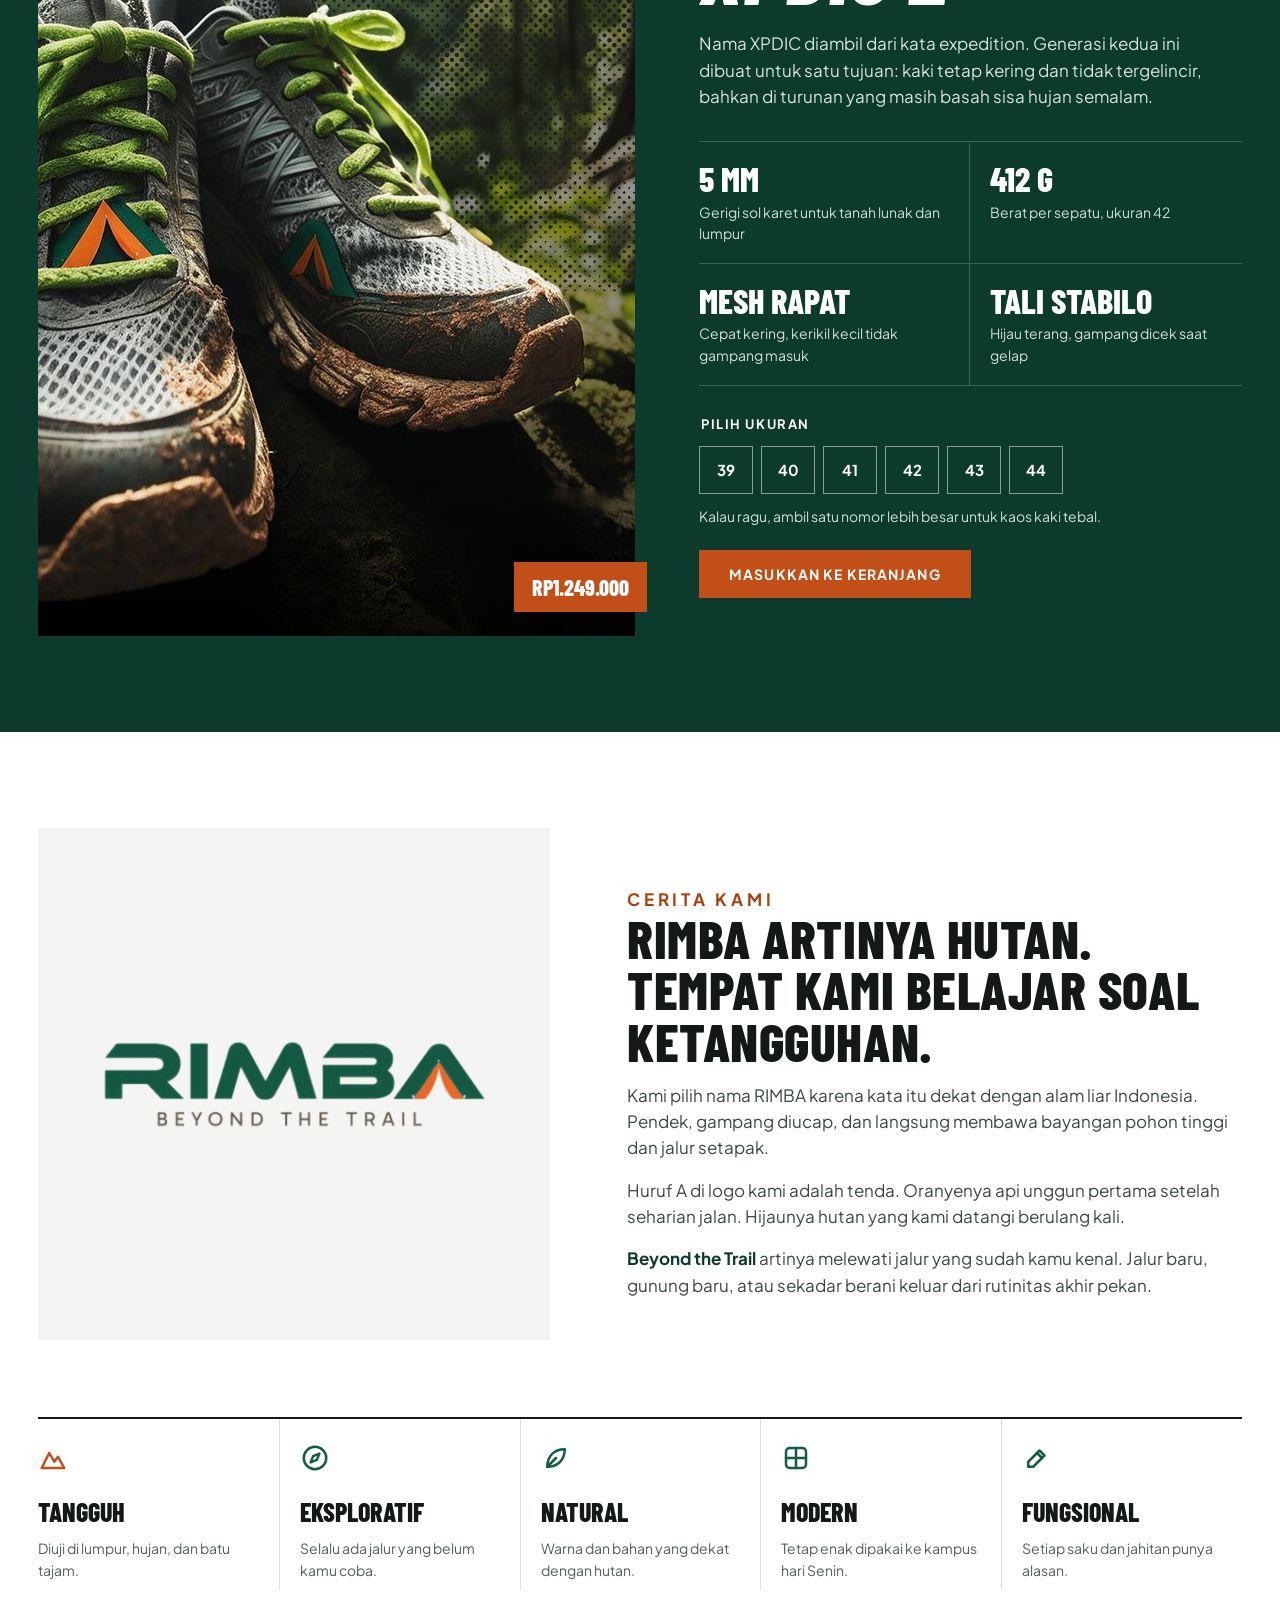
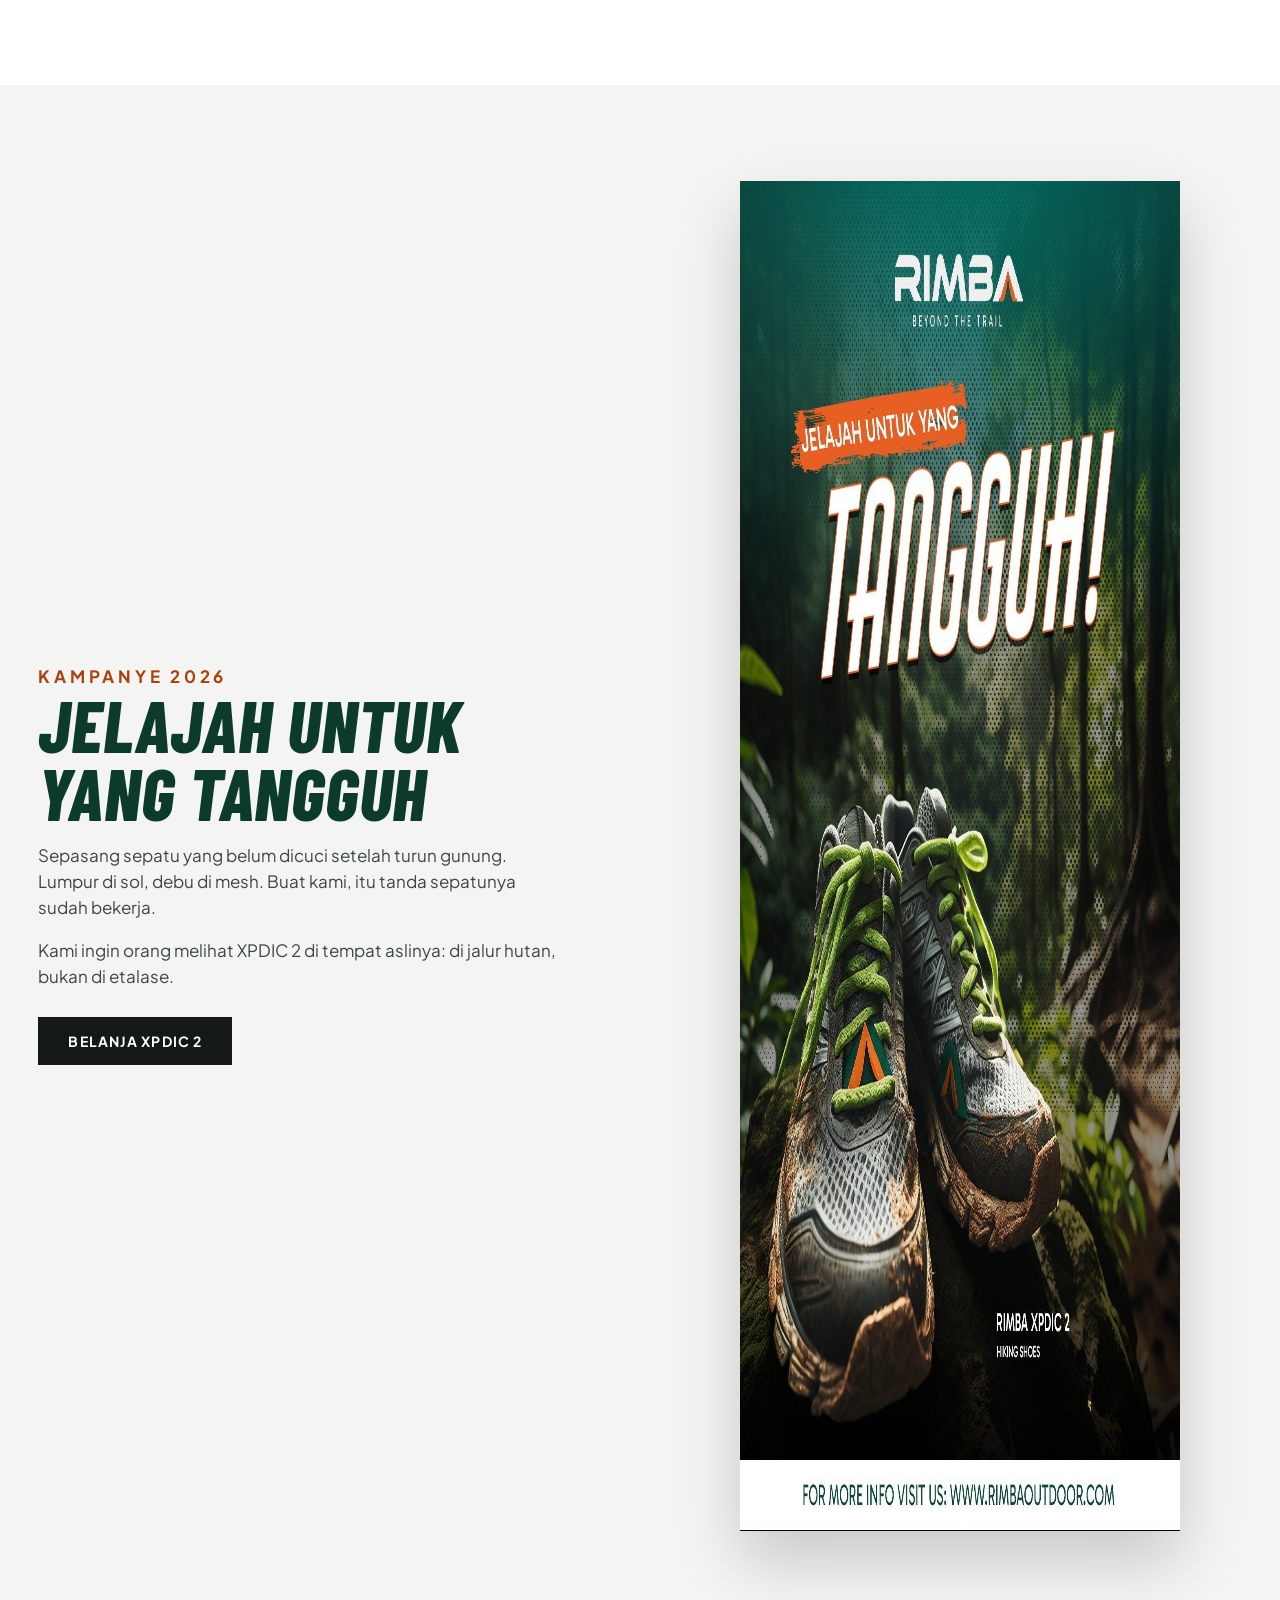
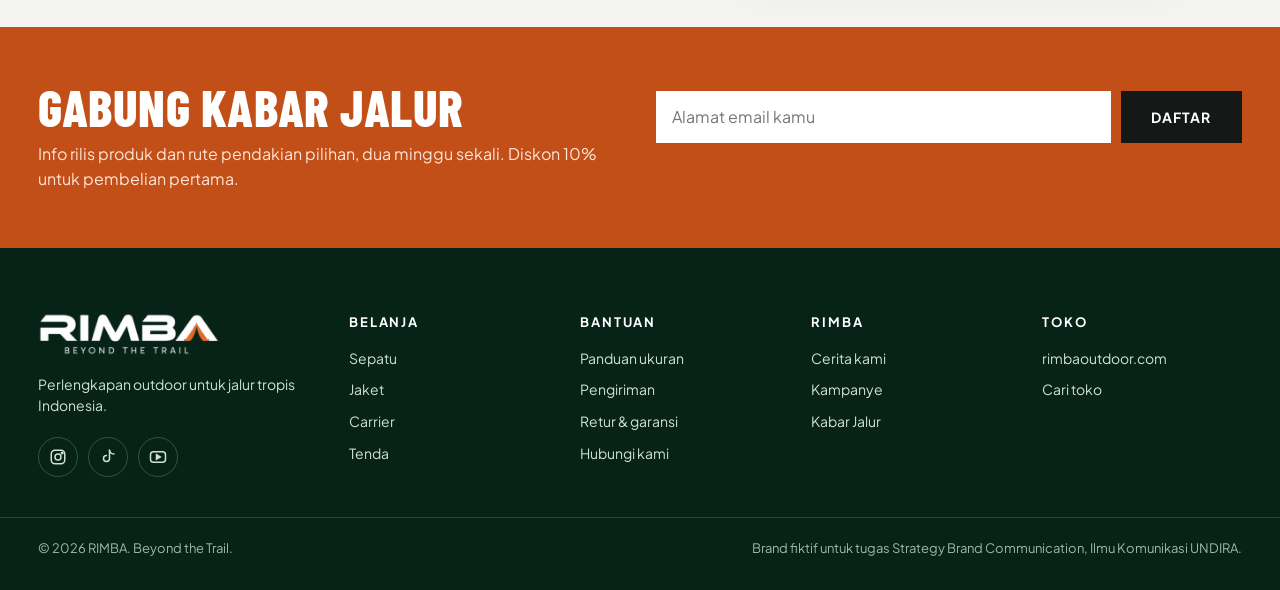
==== commit 3a10a3b6: "Redesign halaman ala e-commerce outdoor" ====
--- a/index.html
+++ b/index.html
@@ -15,268 +15,649 @@
 
   <link rel="preconnect" href="https://fonts.googleapis.com">
   <link rel="preconnect" href="https://fonts.gstatic.com" crossorigin>
-  <link href="https://fonts.googleapis.com/css2?family=Barlow+Condensed:ital,wght@0,700;1,800&family=Plus+Jakarta+Sans:wght@400;600;700&display=swap" rel="stylesheet">
+  <link href="https://fonts.googleapis.com/css2?family=Barlow+Condensed:ital,wght@0,600;0,700;0,800;1,800&family=Plus+Jakarta+Sans:wght@400;500;600;700&display=swap" rel="stylesheet">
 
   <style>
     :root {
       --hutan: #0C3A2C;
-      --hutan-gelap: #082B20;
+      --hutan-gelap: #072318;
       --hijau: #135D46;
       --hijau-muda: #E4EBE6;
       --oranye: #E8692A;
       --oranye-tombol: #C24E18;
       --oranye-teks: #A9410F;
-      --tanah: #F3F1EA;
-      --teks: #18201C;
-      --teks-2: #4A544F;
+      --putih: #FFFFFF;
+      --abu: #F4F4F2;
+      --garis: #DEDEDA;
+      --teks: #141816;
+      --teks-2: #555D59;
       --display: 'Barlow Condensed', 'Arial Narrow', sans-serif;
       --body: 'Plus Jakarta Sans', system-ui, -apple-system, 'Segoe UI', sans-serif;
+      --lebar: 1440px;
     }
     *, *::before, *::after { box-sizing: border-box; }
     html { scroll-behavior: smooth; }
-    @media (prefers-reduced-motion: reduce) { html { scroll-behavior: auto; } }
-    body { margin: 0; font-family: var(--body); color: var(--teks); background: var(--tanah); line-height: 1.6; }
+    @media (prefers-reduced-motion: reduce) { html { scroll-behavior: auto; } * { transition: none !important; } }
+    body { margin: 0; font-family: var(--body); color: var(--teks); background: var(--putih); line-height: 1.55; -webkit-font-smoothing: antialiased; }
+    body.kunci { overflow: hidden; }
+    img { max-width: 100%; display: block; }
+    a { color: inherit; }
+    button { font-family: inherit; }
+    :focus-visible { outline: 3px solid var(--oranye); outline-offset: 2px; }
     .sr-only { position: absolute; width: 1px; height: 1px; padding: 0; margin: -1px; overflow: hidden; clip: rect(0 0 0 0); white-space: nowrap; border: 0; }
-    img { max-width: 100%; height: auto; display: block; }
-    a { color: var(--hijau); }
-    :focus-visible { outline: 3px solid var(--oranye); outline-offset: 3px; }
-
-    .wrap { max-width: 1240px; margin: 0 auto; padding-inline: 24px; }
-    .eyebrow { margin: 0 0 10px; font-size: 13px; font-weight: 700; letter-spacing: .28em; color: var(--oranye-teks); }
-    .h2 { margin: 0; font-family: var(--display); font-weight: 700; font-size: clamp(40px, 5vw, 56px); line-height: 1.02; color: var(--hutan); }
-    .btn { display: inline-flex; align-items: center; justify-content: center; min-height: 48px; padding: 0 28px; border-radius: 6px; font-weight: 700; font-size: 16px; text-decoration: none; border: 2px solid transparent; cursor: pointer; font-family: inherit; }
+    .wrap { max-width: var(--lebar); margin: 0 auto; padding-inline: clamp(16px, 3vw, 40px); }
+
+    /* Tipografi */
+    .judul { margin: 0; font-family: var(--display); font-weight: 800; text-transform: uppercase; letter-spacing: .01em; line-height: .95; }
+    .eyebrow { margin: 0 0 10px; font-size: 12px; font-weight: 700; letter-spacing: .22em; text-transform: uppercase; }
+
+    /* Tombol */
+    .btn { display: inline-flex; align-items: center; justify-content: center; gap: 8px; min-height: 48px; padding: 0 28px; border-radius: 0;
+      font-size: 14px; font-weight: 700; letter-spacing: .08em; text-transform: uppercase; text-decoration: none; border: 2px solid transparent; cursor: pointer; transition: background .15s, color .15s; }
+    .btn-putih { background: #fff; color: var(--teks); }
+    .btn-putih:hover { background: var(--oranye); color: #fff; }
+    .btn-garis-putih { border-color: #fff; color: #fff; background: transparent; }
+    .btn-garis-putih:hover { background: #fff; color: var(--teks); }
+    .btn-gelap { background: var(--teks); color: #fff; }
+    .btn-gelap:hover { background: var(--hijau); }
     .btn-oranye { background: var(--oranye-tombol); color: #fff; }
-    .btn-oranye:hover { background: #A9410F; color: #fff; }
-    .btn-garis { border-color: #9CC7B6; color: #fff; }
-    .btn-garis:hover { background: rgba(255,255,255,.08); color: #fff; }
-
-    /* Header & hero */
-    .hero { background: var(--hutan); color: #fff; }
-    .nav { display: flex; flex-wrap: wrap; align-items: center; justify-content: space-between; gap: 16px; padding-block: 22px; }
-    .nav img { height: 44px; width: auto; }
-    .nav-links { display: flex; flex-wrap: wrap; align-items: center; gap: 8px 28px; font-size: 15px; font-weight: 600; }
-    .nav-links a:not(.btn) { color: #E9F0EC; text-decoration: none; }
-    .nav-links a:not(.btn):hover { color: #fff; text-decoration: underline; }
-    .nav-links .btn { min-height: 44px; padding: 0 20px; }
-    .hero-body { display: flex; flex-wrap: wrap; align-items: center; gap: 40px; padding-top: 40px; }
-    .hero-text { flex: 1 1 480px; position: relative; z-index: 1; min-width: 0; padding-bottom: 64px; }
-    .hero-tagline { margin: 0 0 20px; font-size: 13px; font-weight: 700; letter-spacing: .32em; color: #9CC7B6; }
-    .brush { display: inline-block; background: var(--oranye); color: #fff; padding: 8px 22px 8px 18px; transform: rotate(-3deg);
-      clip-path: polygon(0 12%, 4% 0, 100% 6%, 97% 50%, 100% 92%, 3% 100%, 0 70%);
-      font-family: var(--display); font-weight: 700; font-size: 28px; letter-spacing: .02em; }
-    .hero h1 { margin: 6px 0 0; font-family: var(--display); font-style: italic; font-weight: 800; font-size: clamp(64px, 10vw, 140px);
-      line-height: .9; letter-spacing: .01em; text-shadow: 5px 5px 0 var(--oranye); }
-    .hero-lead { margin: 28px 0 0; max-width: 480px; font-size: 18px; color: #D5E3DC; }
-    .hero-cta { margin-top: 36px; display: flex; flex-wrap: wrap; gap: 14px; }
-    .hero-img { flex: 1 1 460px; min-width: 0; align-self: flex-end; }
-    .hero-img img { width: 100%; border-radius: 14px 14px 0 0; }
-
-    /* Koleksi */
-    .koleksi { padding-block: 104px 96px; }
-    .sec-head { display: flex; flex-wrap: wrap; align-items: flex-end; justify-content: space-between; gap: 20px; margin-bottom: 44px; }
-    .sec-head p.lead { margin: 0; max-width: 400px; color: var(--teks-2); }
-    .grid-produk { display: grid; grid-template-columns: repeat(auto-fill, minmax(260px, 1fr)); gap: 24px; }
-    .produk { background: #fff; border-radius: 12px; overflow: hidden; display: flex; flex-direction: column; }
-    .produk-foto { position: relative; aspect-ratio: 4 / 3; display: flex; align-items: center; justify-content: center; }
-    .produk-foto img { width: 100%; height: 100%; object-fit: cover; }
-    .badge { position: absolute; top: 14px; left: 14px; background: var(--oranye); color: var(--teks); font-size: 12px; font-weight: 700; padding: 6px 10px; border-radius: 4px; letter-spacing: .06em; }
-    .produk-isi { padding: 20px 22px 24px; display: flex; flex-direction: column; gap: 6px; flex-grow: 1; }
-    .produk-kat { margin: 0; font-size: 12px; font-weight: 700; letter-spacing: .16em; color: #5C6A63; }
-    .produk h3 { margin: 0; font-size: 20px; }
-    .produk-desk { margin: 0; font-size: 14px; line-height: 1.55; color: var(--teks-2); flex-grow: 1; }
-    .harga { margin: 10px 0 0; font-size: 18px; font-weight: 700; color: var(--hutan); }
-
-    /* XPDIC */
-    .xpdic { background: var(--hijau-muda); }
-    .xpdic-body { display: flex; flex-wrap: wrap; gap: 56px; align-items: center; padding-block: 96px; }
-    .xpdic-foto { flex: 1 1 480px; min-width: 0; }
-    .xpdic-foto img { width: 100%; border-radius: 14px; }
-    .xpdic-teks { flex: 1 1 420px; min-width: 0; }
-    .xpdic-teks h2 { margin: 0; font-family: var(--display); font-style: italic; font-weight: 800; font-size: 72px; line-height: .95; color: var(--hutan); }
-    .xpdic-teks > p { margin: 18px 0 0; font-size: 17px; line-height: 1.65; color: #3D4843; }
-    .spek { margin: 32px 0 0; display: grid; grid-template-columns: repeat(2, minmax(0, 1fr)); gap: 22px 28px; }
-    .spek div { border-top: 2px solid var(--hijau); padding-top: 14px; }
-    .spek dt { font-family: var(--display); font-weight: 700; font-size: 34px; line-height: 1.2; color: var(--hutan); }
-    .spek dd { margin: 4px 0 0; font-size: 14px; line-height: 1.5; color: var(--teks-2); }
-    fieldset { margin: 36px 0 0; padding: 0; border: 0; }
-    legend { font-size: 14px; font-weight: 700; margin-bottom: 12px; }
-    .ukuran { display: flex; flex-wrap: wrap; gap: 10px; }
-    .ukuran button { font-family: inherit; min-width: 56px; min-height: 48px; padding: 0 14px; border-radius: 6px; font-size: 16px; font-weight: 700; cursor: pointer;
-      background: #fff; color: var(--teks); border: 2px solid #8A9690; }
-    .ukuran button[aria-pressed="true"] { background: var(--hutan); color: #fff; border-color: var(--hutan); }
-    .ukuran-info { margin: 14px 0 22px; font-size: 14px; color: var(--teks-2); }
-
-    /* Cerita */
-    .cerita { display: flex; flex-wrap: wrap; gap: 56px; padding-block: 112px 64px; }
-    .cerita-logo { flex: 1 1 380px; min-width: 0; }
-    .cerita-logo img { width: 100%; max-width: 380px; }
-    .cerita-teks { flex: 1 1 520px; min-width: 0; }
-    .cerita-teks p { margin: 16px 0 0; font-size: 17px; line-height: 1.7; color: #3D4843; }
-    .cerita-teks .h2 { font-size: clamp(36px, 4.4vw, 52px); margin-bottom: 8px; }
-
-    /* Nilai */
-    .nilai { padding-block: 48px 112px; }
-    .nilai h2 { margin: 0 0 32px; font-family: var(--display); font-weight: 700; font-size: 40px; color: var(--hutan); }
-    .grid-nilai { display: grid; grid-template-columns: repeat(auto-fit, minmax(200px, 1fr)); gap: 16px; }
-    .nilai-item { background: #fff; border-radius: 12px; padding: 26px 22px; }
-    .nilai-item h3 { margin: 16px 0 8px; font-size: 19px; }
-    .nilai-item p { margin: 0; font-size: 14px; line-height: 1.6; color: var(--teks-2); }
-    .nilai-item.utama { background: var(--hutan); color: #fff; }
-    .nilai-item.utama p { color: #CFE0D8; }
+    .btn-oranye:hover { background: var(--oranye-teks); }
+    .tautan { font-size: 13px; font-weight: 700; letter-spacing: .08em; text-transform: uppercase; text-decoration: underline; text-underline-offset: 5px; text-decoration-thickness: 2px; }
+    .tautan:hover { color: var(--oranye-teks); }
+
+    /* Bar promo */
+    .promo { background: var(--hutan); color: #fff; font-size: 13px; }
+    .promo .wrap { display: flex; justify-content: center; align-items: center; gap: 10px 28px; min-height: 40px; flex-wrap: wrap; text-align: center; padding-block: 8px; }
+    .promo a { color: #fff; font-weight: 700; }
+    .promo .titik { color: var(--oranye); }
+
+    /* Header */
+    .header { position: sticky; top: 0; z-index: 50; background: #fff; border-bottom: 1px solid var(--garis); }
+    .header-isi { display: grid; grid-template-columns: auto 1fr auto; align-items: center; gap: 24px; min-height: 72px; }
+    .logo img { height: 38px; width: auto; }
+    .menu { display: flex; justify-content: center; gap: 4px; margin: 0; padding: 0; list-style: none; }
+    .menu > li { position: static; }
+    .menu > li > a, .menu > li > button { display: flex; align-items: center; height: 72px; padding: 0 16px; background: none; border: 0; cursor: pointer;
+      font-size: 14px; font-weight: 700; letter-spacing: .06em; text-transform: uppercase; text-decoration: none; color: var(--teks); position: relative; }
+    .menu > li > a::after, .menu > li > button::after { content: ""; position: absolute; left: 16px; right: 16px; bottom: 0; height: 3px; background: var(--oranye); transform: scaleX(0); transition: transform .2s; }
+    .menu > li:hover > a::after, .menu > li:hover > button::after, .menu > li.buka > button::after { transform: scaleX(1); }
+    .mega { position: absolute; left: 0; right: 0; top: 100%; background: #fff; border-top: 1px solid var(--garis); box-shadow: 0 18px 30px rgba(0,0,0,.08);
+      visibility: hidden; opacity: 0; transition: opacity .15s, visibility .15s; }
+    .menu > li:hover .mega, .menu > li.buka .mega { visibility: visible; opacity: 1; }
+    .mega-isi { display: grid; grid-template-columns: repeat(3, minmax(0, 1fr)) 1.4fr; gap: 40px; padding-block: 36px 44px; }
+    .mega h3 { margin: 0 0 14px; font-size: 13px; letter-spacing: .14em; text-transform: uppercase; }
+    .mega ul { list-style: none; margin: 0; padding: 0; display: grid; gap: 10px; }
+    .mega ul a { text-decoration: none; font-size: 15px; color: var(--teks-2); }
+    .mega ul a:hover { color: var(--teks); text-decoration: underline; }
+    .mega-promo { position: relative; display: block; overflow: hidden; color: #fff; text-decoration: none; min-height: 220px; }
+    .mega-promo img { position: absolute; inset: 0; width: 100%; height: 100%; object-fit: cover; }
+    .mega-promo::before { content: ""; position: absolute; inset: 0; background: linear-gradient(0deg, rgba(0,0,0,.65), transparent 60%); z-index: 1; }
+    .mega-promo span { position: absolute; left: 20px; bottom: 18px; z-index: 2; font-family: var(--display); font-weight: 800; font-size: 28px; text-transform: uppercase; line-height: 1; }
+
+    .aksi { display: flex; align-items: center; gap: 4px; }
+    .ikon-btn { position: relative; display: inline-flex; align-items: center; justify-content: center; width: 44px; height: 44px; background: none; border: 0; cursor: pointer; color: var(--teks); border-radius: 50%; }
+    .ikon-btn:hover { background: var(--abu); }
+    .jumlah { position: absolute; top: 4px; right: 2px; min-width: 18px; height: 18px; padding: 0 5px; border-radius: 9px; background: var(--oranye-tombol); color: #fff; font-size: 11px; font-weight: 700; line-height: 18px; text-align: center; }
+    .jumlah[hidden] { display: none; }
+    .hamburger { display: none; }
+
+    .cari { display: none; border-top: 1px solid var(--garis); background: #fff; }
+    .cari.buka { display: block; }
+    .cari form { display: flex; gap: 10px; padding-block: 16px; }
+    .cari input { flex: 1; min-width: 0; min-height: 48px; padding: 0 16px; font: inherit; font-size: 16px; border: 1.5px solid var(--teks); border-radius: 0; }
+
+    /* Drawer mobile */
+    .drawer { position: fixed; inset: 0; z-index: 80; visibility: hidden; }
+    .drawer.buka { visibility: visible; }
+    .drawer-latar { position: absolute; inset: 0; background: rgba(0,0,0,.45); opacity: 0; transition: opacity .2s; }
+    .drawer.buka .drawer-latar { opacity: 1; }
+    .drawer-panel { position: absolute; top: 0; bottom: 0; left: 0; width: min(360px, 88vw); background: #fff; transform: translateX(-100%); transition: transform .25s; overflow-y: auto; padding: 16px 20px 32px; }
+    .drawer.buka .drawer-panel { transform: none; }
+    .drawer-atas { display: flex; justify-content: space-between; align-items: center; margin-bottom: 8px; }
+    .drawer details { border-bottom: 1px solid var(--garis); }
+    .drawer summary, .drawer .drawer-link { display: flex; justify-content: space-between; align-items: center; padding: 16px 0; font-weight: 700; font-size: 15px; letter-spacing: .06em; text-transform: uppercase; cursor: pointer; list-style: none; text-decoration: none; }
+    .drawer summary::-webkit-details-marker { display: none; }
+    .drawer summary::after { content: "+"; font-size: 22px; font-weight: 400; }
+    .drawer details[open] summary::after { content: "–"; }
+    .drawer ul { list-style: none; margin: 0 0 16px; padding: 0; display: grid; gap: 12px; }
+    .drawer ul a { text-decoration: none; color: var(--teks-2); }
+    .drawer .drawer-link { border-bottom: 1px solid var(--garis); }
+
+    /* Hero */
+    .hero { position: relative; min-height: min(86vh, 760px); display: flex; align-items: flex-end; color: #fff; overflow: hidden; background: var(--hutan-gelap); }
+    .hero > img { position: absolute; inset: 0; width: 100%; height: 100%; object-fit: cover; object-position: 60% 55%; }
+    .hero::before { content: ""; position: absolute; inset: 0; z-index: 1;
+      background: linear-gradient(90deg, rgba(5,22,15,.86) 0%, rgba(5,22,15,.55) 42%, rgba(5,22,15,0) 72%), linear-gradient(0deg, rgba(5,22,15,.55), transparent 45%); }
+    .hero-isi { position: relative; z-index: 2; width: 100%; padding-block: 120px clamp(56px, 9vh, 96px); }
+    .hero .eyebrow { color: #F7A57A; }
+    .hero h1 { font-size: clamp(56px, 9vw, 132px); max-width: 9ch; }
+    .hero h1 em { color: var(--oranye); font-style: italic; }
+    .hero p.lead { margin: 22px 0 0; max-width: 460px; font-size: 18px; color: #E3ECE7; }
+    .hero-cta { margin-top: 34px; display: flex; flex-wrap: wrap; gap: 12px; }
+
+    /* Strip keunggulan */
+    .usp { border-bottom: 1px solid var(--garis); }
+    .usp ul { list-style: none; margin: 0; padding: 0; display: grid; grid-template-columns: repeat(4, minmax(0, 1fr)); }
+    .usp li { display: flex; align-items: center; gap: 12px; padding: 20px 16px; font-size: 14px; font-weight: 600; }
+    .usp li + li { border-left: 1px solid var(--garis); }
+    .usp svg { flex: none; color: var(--hijau); }
+
+    /* Section umum */
+    .seksi { padding-block: clamp(56px, 8vw, 96px); }
+    .seksi-kepala { display: flex; flex-wrap: wrap; justify-content: space-between; align-items: flex-end; gap: 16px; margin-bottom: 28px; }
+    .seksi-kepala h2 { font-size: clamp(36px, 4.4vw, 56px); }
+
+    /* Kategori */
+    .kategori { display: grid; grid-template-columns: repeat(4, minmax(0, 1fr)); gap: 16px; }
+    .kat { position: relative; display: block; text-decoration: none; color: #fff; overflow: hidden; aspect-ratio: 3 / 4; background: var(--hutan); }
+    .kat img, .kat .kat-ilus { position: absolute; inset: 0; width: 100%; height: 100%; object-fit: cover; transition: transform .5s; }
+    .kat .kat-ilus { display: flex; align-items: center; justify-content: center; }
+    .kat:hover img, .kat:hover .kat-ilus { transform: scale(1.05); }
+    .kat::after { content: ""; position: absolute; inset: 0; background: linear-gradient(0deg, rgba(0,0,0,.6), transparent 50%); }
+    .kat > span { position: absolute; z-index: 1; left: 20px; right: 20px; bottom: 20px; display: flex; justify-content: space-between; align-items: center;
+      font-family: var(--display); font-weight: 800; font-size: clamp(24px, 2.4vw, 34px); text-transform: uppercase; line-height: 1; }
+
+    /* Produk */
+    .rel-kontrol { display: flex; gap: 8px; }
+    .rel-kontrol button { width: 44px; height: 44px; border: 1.5px solid var(--teks); background: #fff; cursor: pointer; display: inline-flex; align-items: center; justify-content: center; }
+    .rel-kontrol button:hover { background: var(--teks); color: #fff; }
+    .rel-kontrol button:disabled { opacity: .3; cursor: default; background: #fff; color: var(--teks); }
+    .rel { display: grid; grid-auto-flow: column; grid-auto-columns: calc((100% - 3 * 16px) / 4); gap: 16px; overflow-x: auto; scroll-snap-type: x mandatory; scrollbar-width: none; padding-bottom: 4px; }
+    .rel::-webkit-scrollbar { display: none; }
+    .produk { scroll-snap-align: start; display: flex; flex-direction: column; min-width: 0; }
+    .produk-foto { position: relative; aspect-ratio: 1 / 1; background: #DCD9D5; overflow: hidden; }
+    .produk-foto img { width: 100%; height: 100%; object-fit: cover; transition: transform .4s; }
+    .produk-foto .ilus { width: 100%; height: 100%; display: flex; align-items: center; justify-content: center; transition: transform .4s; }
+    .produk:hover .produk-foto img, .produk:hover .produk-foto .ilus { transform: scale(1.04); }
+    .badge { position: absolute; top: 12px; left: 12px; background: #fff; color: var(--teks); font-size: 11px; font-weight: 700; padding: 5px 9px; letter-spacing: .1em; text-transform: uppercase; }
+    .badge.oranye { background: var(--oranye-tombol); color: #fff; }
+    .suka { position: absolute; top: 8px; right: 8px; width: 40px; height: 40px; border-radius: 50%; border: 0; background: #fff; cursor: pointer; display: inline-flex; align-items: center; justify-content: center; color: var(--teks); }
+    .suka[aria-pressed="true"] svg { fill: var(--oranye-tombol); stroke: var(--oranye-tombol); }
+    .produk-isi { padding: 14px 2px 0; display: flex; flex-direction: column; gap: 4px; }
+    .warna { display: flex; gap: 6px; margin-bottom: 6px; }
+    .warna i { width: 16px; height: 16px; border-radius: 50%; border: 1px solid rgba(0,0,0,.2); }
+    .produk h3 { margin: 0; font-size: 16px; font-weight: 700; }
+    .produk h3 a { text-decoration: none; }
+    .produk h3 a:hover { text-decoration: underline; }
+    .produk-kat { margin: 0; font-size: 13px; color: var(--teks-2); }
+    .harga { margin: 4px 0 0; font-size: 15px; font-weight: 700; }
+
+    /* Editorial split */
+    .split { display: grid; grid-template-columns: repeat(2, minmax(0, 1fr)); gap: 16px; }
+    .panel { position: relative; overflow: hidden; min-height: 560px; display: flex; align-items: flex-end; color: #fff; background: var(--hutan); text-decoration: none; }
+    .panel img { position: absolute; inset: 0; width: 100%; height: 100%; object-fit: cover; transition: transform .6s; }
+    .panel:hover img { transform: scale(1.04); }
+    .panel::before { content: ""; position: absolute; inset: 0; z-index: 1; background: linear-gradient(0deg, rgba(4,18,12,.82) 0%, rgba(4,18,12,.2) 55%, transparent 75%); }
+    .panel-isi { position: relative; z-index: 2; padding: clamp(24px, 3vw, 44px); max-width: 520px; }
+    .panel .eyebrow { color: #F7A57A; }
+    .panel h2 { font-size: clamp(36px, 4vw, 56px); }
+    .panel p { margin: 12px 0 22px; color: #E3ECE7; }
+
+    /* Teknologi XPDIC */
+    .teknologi { background: var(--hutan); color: #fff; }
+    .tek-isi { display: grid; grid-template-columns: minmax(0, 1.1fr) minmax(0, 1fr); gap: clamp(32px, 5vw, 80px); align-items: center; }
+    .tek-foto { position: relative; }
+    .tek-foto img { width: 100%; aspect-ratio: 4 / 3.4; object-fit: cover; }
+    .tek-foto .stempel { position: absolute; right: -12px; bottom: 24px; background: var(--oranye-tombol); padding: 14px 18px; font-family: var(--display); font-weight: 800; font-size: 22px; text-transform: uppercase; line-height: 1; }
+    .teknologi .eyebrow { color: #F7A57A; }
+    .teknologi h2 { font-size: clamp(56px, 7vw, 96px); font-style: italic; }
+    .teknologi .lead { margin: 18px 0 0; font-size: 17px; color: #D5E3DC; max-width: 520px; }
+    .spek { margin: 32px 0 0; display: grid; grid-template-columns: repeat(2, minmax(0, 1fr)); gap: 0; border-top: 1px solid rgba(255,255,255,.2); }
+    .spek div { padding: 18px 16px 18px 0; border-bottom: 1px solid rgba(255,255,255,.2); }
+    .spek div:nth-child(odd) { border-right: 1px solid rgba(255,255,255,.2); }
+    .spek div:nth-child(even) { padding-left: 20px; }
+    .spek dt { font-family: var(--display); font-weight: 800; font-size: 34px; line-height: 1.1; text-transform: uppercase; }
+    .spek dd { margin: 4px 0 0; font-size: 14px; color: #CFE0D8; }
+    fieldset { margin: 28px 0 0; padding: 0; border: 0; }
+    legend { font-size: 13px; font-weight: 700; letter-spacing: .12em; text-transform: uppercase; margin-bottom: 12px; }
+    .ukuran { display: flex; flex-wrap: wrap; gap: 8px; }
+    .ukuran button { min-width: 54px; min-height: 48px; padding: 0 12px; font-size: 15px; font-weight: 700; cursor: pointer; background: transparent; color: #fff; border: 1.5px solid rgba(255,255,255,.5); }
+    .ukuran button:hover { border-color: #fff; }
+    .ukuran button[aria-pressed="true"] { background: #fff; color: var(--teks); border-color: #fff; }
+    .ukuran-info { margin: 12px 0 22px; font-size: 14px; color: #CFE0D8; min-height: 1.5em; }
+
+    /* Cerita & nilai */
+    .cerita { display: grid; grid-template-columns: minmax(0, 1fr) minmax(0, 1.2fr); gap: clamp(32px, 6vw, 96px); align-items: center; }
+    .cerita-logo { background: var(--abu); aspect-ratio: 1 / 1; display: flex; align-items: center; justify-content: center; padding: 12%; }
+    .cerita .eyebrow { color: var(--oranye-teks); }
+    .cerita h2 { font-size: clamp(36px, 4.2vw, 56px); }
+    .cerita p { margin: 16px 0 0; font-size: 17px; color: #3D4843; max-width: 620px; }
+    .nilai { margin-top: clamp(48px, 6vw, 80px); display: grid; grid-template-columns: repeat(5, minmax(0, 1fr)); border-top: 2px solid var(--teks); }
+    .nilai div { padding: 24px 20px 8px 0; }
+    .nilai div + div { padding-left: 20px; border-left: 1px solid var(--garis); }
+    .nilai h3 { margin: 12px 0 6px; font-family: var(--display); font-weight: 800; font-size: 26px; text-transform: uppercase; }
+    .nilai p { margin: 0; font-size: 14px; color: var(--teks-2); }
 
     /* Kampanye */
-    .kampanye { background: var(--hutan); color: #fff; }
-    .kampanye-body { display: flex; flex-wrap: wrap; gap: 56px; align-items: center; padding-block: 96px; }
-    .kampanye-teks { flex: 1 1 420px; min-width: 0; }
-    .kampanye-teks .eyebrow { color: #F08A55; }
-    .kampanye-teks h2 { margin: 0; font-family: var(--display); font-style: italic; font-weight: 800; font-size: clamp(48px, 6vw, 64px); line-height: .98; }
-    .kampanye-teks p { margin: 16px 0 0; font-size: 17px; line-height: 1.7; color: #D5E3DC; }
-    .kampanye-poster { flex: 1 1 420px; min-width: 0; display: flex; justify-content: center; }
-    .kampanye-poster img { width: 100%; max-width: 460px; border-radius: 10px; }
+    .kampanye { background: var(--abu); }
+    .kampanye-isi { display: grid; grid-template-columns: minmax(0, 1fr) minmax(0, 1fr); gap: clamp(32px, 6vw, 96px); align-items: center; }
+    .kampanye img { width: 100%; max-width: 440px; margin-inline: auto; box-shadow: 0 30px 60px rgba(0,0,0,.18); }
+    .kampanye .eyebrow { color: var(--oranye-teks); }
+    .kampanye h2 { font-size: clamp(44px, 5.6vw, 76px); font-style: italic; color: var(--hutan); }
+    .kampanye p { margin: 16px 0 0; font-size: 17px; color: #3D4843; max-width: 520px; }
+    .kampanye .btn { margin-top: 28px; }
 
     /* Langganan */
-    .langganan { padding-block: 88px; }
-    .langganan-box { background: #fff; border-radius: 16px; padding: 44px 40px; display: flex; flex-wrap: wrap; gap: 28px; align-items: center; justify-content: space-between; }
-    .langganan-box h2 { margin: 0; font-family: var(--display); font-weight: 700; font-size: 40px; color: var(--hutan); }
-    .langganan-box > div > p { margin: 8px 0 0; color: var(--teks-2); }
-    .form-email { flex: 1 1 420px; min-width: 0; display: flex; flex-wrap: wrap; gap: 10px; align-items: flex-end; }
-    .form-email .field { flex: 1 1 240px; display: flex; flex-direction: column; gap: 6px; }
-    .form-email label { font-size: 13px; font-weight: 700; }
-    .form-email input { font-family: inherit; font-size: 16px; padding: 0 16px; min-height: 50px; border: 1.5px solid #8A9690; border-radius: 6px; color: var(--teks); }
-    .form-email .btn { min-height: 50px; background: var(--hijau); color: #fff; }
-    .form-email .btn:hover { background: var(--hutan); }
-    .form-pesan { flex-basis: 100%; margin: 4px 0 0; font-size: 14px; font-weight: 600; min-height: 1.6em; }
-    .form-pesan.ok { color: var(--hijau); }
-    .form-pesan.salah { color: #B3261E; }
+    .langganan { background: var(--oranye-tombol); color: #fff; }
+    .langganan-isi { display: grid; grid-template-columns: minmax(0, 1fr) minmax(0, 1fr); gap: 32px; align-items: center; padding-block: 56px; }
+    .langganan h2 { font-size: clamp(36px, 4vw, 52px); }
+    .langganan p { margin: 10px 0 0; color: #FFE6D8; }
+    .form-email { display: flex; flex-wrap: wrap; gap: 10px; }
+    .form-email input { flex: 1 1 240px; min-width: 0; min-height: 52px; padding: 0 16px; font: inherit; font-size: 16px; border: 0; border-radius: 0; color: var(--teks); }
+    .form-email .btn { min-height: 52px; }
+    .form-pesan { flex-basis: 100%; margin: 2px 0 0; font-size: 14px; font-weight: 600; min-height: 1.5em; }
 
     /* Footer */
     footer { background: var(--hutan-gelap); color: #CFE0D8; font-size: 14px; }
-    .footer-atas { display: flex; flex-wrap: wrap; gap: 40px; justify-content: space-between; padding-block: 56px 32px; }
-    .footer-atas img { height: 48px; width: auto; }
-    .footer-kolom { display: flex; flex-wrap: wrap; gap: 56px; }
-    .footer-kolom div { display: flex; flex-direction: column; gap: 10px; }
-    .footer-kolom p { margin: 0 0 4px; font-size: 12px; font-weight: 700; letter-spacing: .18em; color: #fff; }
+    .footer-atas { display: grid; grid-template-columns: 1.4fr repeat(4, minmax(0, 1fr)); gap: 32px; padding-block: 64px 40px; }
+    .footer-atas img { height: 44px; width: auto; }
+    .footer-atas h3 { margin: 0 0 16px; color: #fff; font-size: 13px; letter-spacing: .14em; text-transform: uppercase; }
+    .footer-atas ul { list-style: none; margin: 0; padding: 0; display: grid; gap: 10px; }
     footer a { color: #CFE0D8; text-decoration: none; }
     footer a:hover { color: #fff; text-decoration: underline; }
+    .sosmed { display: flex; gap: 10px; margin-top: 20px; }
+    .sosmed a { width: 40px; height: 40px; border: 1px solid #2D5546; border-radius: 50%; display: inline-flex; align-items: center; justify-content: center; }
+    .sosmed a:hover { background: #fff; color: var(--hutan); text-decoration: none; }
     .footer-bawah { display: flex; flex-wrap: wrap; justify-content: space-between; gap: 12px; padding-block: 20px 32px; border-top: 1px solid #1E4B3C; font-size: 13px; color: #9CB8AC; }
 
+    /* Toast */
+    .toast { position: fixed; z-index: 90; left: 50%; bottom: 24px; transform: translate(-50%, 140%); background: var(--teks); color: #fff; padding: 14px 20px; font-size: 14px; font-weight: 600; transition: transform .25s; max-width: calc(100vw - 32px); }
+    .toast.tampil { transform: translate(-50%, 0); }
+
+    /* Responsif */
+    @media (max-width: 1080px) {
+      .header nav { display: none; }
+      .hamburger { display: inline-flex; }
+      .header-isi { grid-template-columns: auto 1fr auto; }
+      .logo { justify-self: center; grid-column: 2; }
+      .hamburger { grid-column: 1; grid-row: 1; }
+      .aksi { grid-column: 3; }
+      .rel { grid-auto-columns: calc((100% - 2 * 16px) / 2.5); }
+      .footer-atas { grid-template-columns: repeat(2, minmax(0, 1fr)); }
+      .footer-atas > div:first-child { grid-column: 1 / -1; }
+      .nilai { grid-template-columns: repeat(3, minmax(0, 1fr)); }
+      .nilai div:nth-child(4) { padding-left: 0; border-left: 0; }
+    }
+    @media (max-width: 860px) {
+      .usp ul { grid-template-columns: repeat(2, minmax(0, 1fr)); }
+      .usp li:nth-child(3) { border-left: 0; }
+      .usp li:nth-child(n+3) { border-top: 1px solid var(--garis); }
+      .kategori { grid-template-columns: repeat(2, minmax(0, 1fr)); }
+      .split, .tek-isi, .cerita, .kampanye-isi, .langganan-isi { grid-template-columns: minmax(0, 1fr); }
+      .panel { min-height: 460px; }
+      .tek-foto .stempel { right: 12px; }
+      .cerita-logo { aspect-ratio: 2 / 1; padding: 8%; }
+    }
     @media (max-width: 600px) {
+      .aksi .akun { display: none; }
+      .logo img { height: 30px; }
+      .hero { min-height: 640px; }
+      .hero > img { object-position: 68% 50%; }
+      .hero::before { background: linear-gradient(0deg, rgba(5,22,15,.92) 10%, rgba(5,22,15,.45) 60%, rgba(5,22,15,.15)); }
       .hero h1 { font-size: 17vw; }
-      .nav { justify-content: center; }
-      .nav-links { justify-content: center; }
-      .langganan-box { padding: 32px 22px; }
-      .xpdic-teks h2 { font-size: 60px; }
+      .hero-cta .btn { flex: 1 1 100%; }
+      .usp li { padding: 14px 8px; font-size: 13px; gap: 8px; }
+      .rel { grid-auto-columns: 72%; }
+      .nilai { grid-template-columns: minmax(0, 1fr); }
+      .nilai div, .nilai div + div { padding: 20px 0; border-left: 0; border-bottom: 1px solid var(--garis); }
+      .spek dt { font-size: 28px; }
+      .footer-atas { grid-template-columns: minmax(0, 1fr); }
     }
   </style>
 </head>
 <body>
 
-  <header class="hero" id="beranda">
-    <nav class="wrap nav" aria-label="Navigasi utama">
-      <a href="#beranda"><img src="assets/images/logo-white.png" alt="RIMBA, Beyond the Trail" width="412" height="100"></a>
-      <div class="nav-links">
-        <a href="#koleksi">Koleksi</a>
-        <a href="#xpdic">XPDIC 2</a>
-        <a href="#cerita">Cerita Kami</a>
-        <a href="#kampanye">Kampanye</a>
-        <a href="#koleksi" class="btn btn-oranye">Belanja</a>
-      </div>
-    </nav>
-
-    <div class="wrap hero-body">
-      <div class="hero-text">
-        <p class="hero-tagline">BEYOND THE TRAIL</p>
-        <div class="brush" aria-hidden="true">JELAJAH UNTUK YANG</div>
-        <h1><span class="sr-only">Jelajah untuk yang </span>TANGGUH!</h1>
-        <p class="hero-lead">Perlengkapan outdoor untuk jalur tropis Indonesia. Tanah becek, akar licin, hujan yang datang tiba-tiba. Kami bikin barang yang tetap bisa diandalkan di semua itu.</p>
-        <div class="hero-cta">
-          <a href="#koleksi" class="btn btn-oranye">Lihat Koleksi</a>
-          <a href="#xpdic" class="btn btn-garis">Kenalan dengan XPDIC 2</a>
-        </div>
-      </div>
-      <div class="hero-img">
-        <img src="assets/images/xpdic2.jpg" alt="Sepatu hiking RIMBA XPDIC 2 penuh lumpur di atas batu berlumut di hutan" width="1080" height="776">
-      </div>
+  <a class="sr-only" href="#konten">Lewati ke konten</a>
+
+  <div class="promo">
+    <div class="wrap">
+      <span>Gratis ongkir ke seluruh Indonesia untuk belanja di atas Rp750.000</span>
+      <span class="titik" aria-hidden="true">●</span>
+      <span>Baru: <a href="#xpdic">XPDIC 2 sudah rilis</a></span>
+    </div>
+  </div>
+
+  <header class="header" id="beranda">
+    <div class="wrap header-isi">
+      <button class="ikon-btn hamburger" id="buka-menu" aria-label="Buka menu" aria-expanded="false" aria-controls="drawer">
+        <svg width="24" height="24" viewBox="0 0 24 24" fill="none" stroke="currentColor" stroke-width="2" stroke-linecap="round"><path d="M3 6h18M3 12h18M3 18h18"/></svg>
+      </button>
+
+      <a href="#beranda" class="logo"><img src="assets/images/logo-green.png" alt="RIMBA, Beyond the Trail" width="824" height="200"></a>
+
+      <nav aria-label="Navigasi utama">
+        <ul class="menu">
+          <li>
+            <button type="button" aria-expanded="false">Sepatu</button>
+            <div class="mega">
+              <div class="wrap mega-isi">
+                <div>
+                  <h3>Sepatu Hiking</h3>
+                  <ul>
+                    <li><a href="#xpdic">XPDIC 2 Mid</a></li>
+                    <li><a href="#produk">Trail Running</a></li>
+                    <li><a href="#produk">Sandal Gunung</a></li>
+                    <li><a href="#produk">Semua Sepatu</a></li>
+                  </ul>
+                </div>
+                <div>
+                  <h3>Aksesori</h3>
+                  <ul>
+                    <li><a href="#produk">Kaos Kaki Wol</a></li>
+                    <li><a href="#produk">Gaiter</a></li>
+                    <li><a href="#produk">Tali Cadangan</a></li>
+                  </ul>
+                </div>
+                <div>
+                  <h3>Cari Berdasarkan</h3>
+                  <ul>
+                    <li><a href="#produk">Jalur Basah</a></li>
+                    <li><a href="#produk">Jalur Berbatu</a></li>
+                    <li><a href="#produk">Pendakian Harian</a></li>
+                  </ul>
+                </div>
+                <a href="#xpdic" class="mega-promo">
+                  <img src="assets/images/xpdic2.jpg" alt="" loading="lazy">
+                  <span>Kenalan dengan XPDIC 2</span>
+                </a>
+              </div>
+            </div>
+          </li>
+          <li>
+            <button type="button" aria-expanded="false">Pakaian</button>
+            <div class="mega">
+              <div class="wrap mega-isi">
+                <div>
+                  <h3>Jaket</h3>
+                  <ul>
+                    <li><a href="#produk">Jaket Kabut</a></li>
+                    <li><a href="#produk">Windbreaker</a></li>
+                    <li><a href="#produk">Fleece</a></li>
+                  </ul>
+                </div>
+                <div>
+                  <h3>Atasan</h3>
+                  <ul>
+                    <li><a href="#produk">Kaos Quick Dry</a></li>
+                    <li><a href="#produk">Kemeja Lapangan</a></li>
+                  </ul>
+                </div>
+                <div>
+                  <h3>Bawahan</h3>
+                  <ul>
+                    <li><a href="#produk">Celana Gunung</a></li>
+                    <li><a href="#produk">Celana Pendek</a></li>
+                  </ul>
+                </div>
+                <a href="#produk" class="mega-promo">
+                  <img src="assets/images/jacket.jpg" alt="" loading="lazy">
+                  <span>Tahan gerimis, ringan dibawa</span>
+                </a>
+              </div>
+            </div>
+          </li>
+          <li>
+            <button type="button" aria-expanded="false">Perlengkapan</button>
+            <div class="mega">
+              <div class="wrap mega-isi">
+                <div>
+                  <h3>Tas</h3>
+                  <ul>
+                    <li><a href="#produk">Carrier Lembah 45L</a></li>
+                    <li><a href="#produk">Daypack</a></li>
+                    <li><a href="#produk">Cover Hujan</a></li>
+                  </ul>
+                </div>
+                <div>
+                  <h3>Berkemah</h3>
+                  <ul>
+                    <li><a href="#produk">Tenda Ranu 2P</a></li>
+                    <li><a href="#produk">Matras</a></li>
+                    <li><a href="#produk">Sleeping Bag</a></li>
+                  </ul>
+                </div>
+                <div>
+                  <h3>Lainnya</h3>
+                  <ul>
+                    <li><a href="#produk">Headlamp</a></li>
+                    <li><a href="#produk">Botol Minum</a></li>
+                  </ul>
+                </div>
+                <a href="#produk" class="mega-promo">
+                  <img src="assets/images/kat-tenda.jpg" alt="" loading="lazy">
+                  <span>Berkemah di atas awan</span>
+                </a>
+              </div>
+            </div>
+          </li>
+          <li><a href="#kampanye">Kampanye</a></li>
+          <li><a href="#cerita">Cerita Kami</a></li>
+        </ul>
+      </nav>
+
+      <div class="aksi">
+        <button class="ikon-btn" id="tombol-cari" aria-label="Cari produk" aria-expanded="false" aria-controls="cari">
+          <svg width="22" height="22" viewBox="0 0 24 24" fill="none" stroke="currentColor" stroke-width="2" stroke-linecap="round"><circle cx="11" cy="11" r="7"/><path d="M20 20l-4-4"/></svg>
+        </button>
+        <a class="ikon-btn akun" href="#langganan" aria-label="Akun">
+          <svg width="22" height="22" viewBox="0 0 24 24" fill="none" stroke="currentColor" stroke-width="2" stroke-linecap="round"><circle cx="12" cy="8" r="4"/><path d="M4 21c1.5-4 4.5-6 8-6s6.5 2 8 6"/></svg>
+        </a>
+        <button class="ikon-btn" aria-label="Keranjang" id="tombol-keranjang">
+          <svg width="22" height="22" viewBox="0 0 24 24" fill="none" stroke="currentColor" stroke-width="2" stroke-linecap="round" stroke-linejoin="round"><path d="M5 8h14l-1 12H6z"/><path d="M9 8V6a3 3 0 0 1 6 0v2"/></svg>
+          <span class="jumlah" id="jumlah-keranjang" hidden>0</span>
+        </button>
+      </div>
+    </div>
+
+    <div class="cari" id="cari">
+      <form class="wrap" role="search" onsubmit="event.preventDefault()">
+        <label for="input-cari" class="sr-only">Cari produk</label>
+        <input id="input-cari" type="search" placeholder="Cari sepatu, jaket, carrier, tenda…">
+        <button class="btn btn-gelap" type="submit">Cari</button>
+      </form>
     </div>
   </header>
 
-  <main>
-    <section class="wrap koleksi" id="koleksi">
-      <div class="sec-head">
-        <div>
-          <p class="eyebrow">KOLEKSI 2026</p>
-          <h2 class="h2">Siap dibawa naik</h2>
-        </div>
-        <p class="lead">Empat barang yang paling sering dicari pendaki. Dari kaki sampai tempat tidur di atas gunung.</p>
-      </div>
-
-      <div class="grid-produk">
+  <!-- Menu mobile -->
+  <div class="drawer" id="drawer" aria-hidden="true">
+    <div class="drawer-latar" data-tutup></div>
+    <div class="drawer-panel" role="dialog" aria-label="Menu">
+      <div class="drawer-atas">
+        <img src="assets/images/logo-green.png" alt="RIMBA" style="height: 30px; width: auto">
+        <button class="ikon-btn" data-tutup aria-label="Tutup menu">
+          <svg width="22" height="22" viewBox="0 0 24 24" fill="none" stroke="currentColor" stroke-width="2" stroke-linecap="round"><path d="M6 6l12 12M18 6L6 18"/></svg>
+        </button>
+      </div>
+      <details><summary>Sepatu</summary>
+        <ul><li><a href="#xpdic" data-tutup>XPDIC 2 Mid</a></li><li><a href="#produk" data-tutup>Trail Running</a></li><li><a href="#produk" data-tutup>Sandal Gunung</a></li><li><a href="#produk" data-tutup>Aksesori</a></li></ul>
+      </details>
+      <details><summary>Pakaian</summary>
+        <ul><li><a href="#produk" data-tutup>Jaket</a></li><li><a href="#produk" data-tutup>Atasan</a></li><li><a href="#produk" data-tutup>Bawahan</a></li></ul>
+      </details>
+      <details><summary>Perlengkapan</summary>
+        <ul><li><a href="#produk" data-tutup>Tas & Carrier</a></li><li><a href="#produk" data-tutup>Tenda</a></li><li><a href="#produk" data-tutup>Lainnya</a></li></ul>
+      </details>
+      <a class="drawer-link" href="#kampanye" data-tutup>Kampanye</a>
+      <a class="drawer-link" href="#cerita" data-tutup>Cerita Kami</a>
+      <a class="drawer-link" href="#langganan" data-tutup>Kabar Jalur</a>
+    </div>
+  </div>
+
+  <main id="konten">
+    <!-- Hero -->
+    <section class="hero" aria-labelledby="hero-judul">
+      <img src="assets/images/xpdic2.jpg" alt="Sepatu hiking RIMBA XPDIC 2 penuh lumpur di atas batu berlumut di hutan" width="1080" height="776" fetchpriority="high">
+      <div class="wrap hero-isi">
+        <p class="eyebrow">Baru · RIMBA XPDIC 2</p>
+        <h1 class="judul" id="hero-judul">Jelajah untuk yang <em>Tangguh!</em></h1>
+        <p class="lead">Tanah becek, akar licin, hujan yang datang tiba-tiba. Sepatu yang tetap bisa diandalkan di jalur tropis Indonesia.</p>
+        <div class="hero-cta">
+          <a href="#xpdic" class="btn btn-putih">Belanja XPDIC 2</a>
+          <a href="#kampanye" class="btn btn-garis-putih">Lihat Kampanye</a>
+        </div>
+      </div>
+    </section>
+
+    <!-- Keunggulan -->
+    <section class="usp" aria-label="Keunggulan belanja">
+      <ul class="wrap">
+        <li><svg width="22" height="22" viewBox="0 0 24 24" fill="none" stroke="currentColor" stroke-width="2" stroke-linecap="round" stroke-linejoin="round"><path d="M3 7h11v9H3zM14 10h4l3 3v3h-7"/><circle cx="7" cy="17" r="2"/><circle cx="17" cy="17" r="2"/></svg>Gratis ongkir di atas Rp750rb</li>
+        <li><svg width="22" height="22" viewBox="0 0 24 24" fill="none" stroke="currentColor" stroke-width="2" stroke-linecap="round" stroke-linejoin="round"><path d="M4 12a8 8 0 1 0 3-6.2"/><path d="M4 4v4h4"/></svg>Retur 30 hari</li>
+        <li><svg width="22" height="22" viewBox="0 0 24 24" fill="none" stroke="currentColor" stroke-width="2" stroke-linecap="round" stroke-linejoin="round"><path d="M12 3l8 3v6c0 5-3.5 8-8 9-4.5-1-8-4-8-9V6z"/><path d="M9 12l2 2 4-4"/></svg>Garansi sol 1 tahun</li>
+        <li><svg width="22" height="22" viewBox="0 0 24 24" fill="none" stroke="currentColor" stroke-width="2" stroke-linecap="round" stroke-linejoin="round"><path d="M3 20l6-12 4 7 3-4 5 9z"/></svg>Diuji di jalur Indonesia</li>
+      </ul>
+    </section>
+
+    <!-- Kategori -->
+    <section class="wrap seksi" aria-labelledby="kat-judul">
+      <div class="seksi-kepala">
+        <h2 class="judul" id="kat-judul">Belanja per kategori</h2>
+      </div>
+      <div class="kategori">
+        <a class="kat" href="#produk">
+          <img src="assets/images/xpdic2.jpg" alt="" loading="lazy" style="object-position: 30% 50%">
+          <span>Sepatu <span aria-hidden="true">→</span></span>
+        </a>
+        <a class="kat" href="#produk">
+          <img src="assets/images/jacket.jpg" alt="" loading="lazy" style="object-position: 40% 50%">
+          <span>Jaket <span aria-hidden="true">→</span></span>
+        </a>
+        <a class="kat" href="#produk">
+          <img src="assets/images/kat-carrier.jpg" alt="" loading="lazy">
+          <span>Carrier <span aria-hidden="true">→</span></span>
+        </a>
+        <a class="kat" href="#produk">
+          <img src="assets/images/kat-tenda.jpg" alt="" loading="lazy" style="object-position: 30% 50%">
+          <span>Tenda <span aria-hidden="true">→</span></span>
+        </a>
+      </div>
+    </section>
+
+    <!-- Produk -->
+    <section class="wrap seksi" id="produk" aria-labelledby="produk-judul" style="padding-top: 0">
+      <div class="seksi-kepala">
+        <div>
+          <p class="eyebrow" style="color: var(--oranye-teks)">Koleksi 2026</p>
+          <h2 class="judul" id="produk-judul">Paling dicari pendaki</h2>
+        </div>
+        <div class="rel-kontrol">
+          <button type="button" id="rel-kiri" aria-label="Produk sebelumnya"><svg width="20" height="20" viewBox="0 0 24 24" fill="none" stroke="currentColor" stroke-width="2" stroke-linecap="round"><path d="M15 6l-6 6 6 6"/></svg></button>
+          <button type="button" id="rel-kanan" aria-label="Produk berikutnya"><svg width="20" height="20" viewBox="0 0 24 24" fill="none" stroke="currentColor" stroke-width="2" stroke-linecap="round"><path d="M9 6l6 6-6 6"/></svg></button>
+        </div>
+      </div>
+
+      <div class="rel" id="rel">
         <article class="produk">
-          <div class="produk-foto" style="background: var(--hutan)">
+          <div class="produk-foto">
             <img src="assets/images/xpdic2.jpg" alt="Sepatu XPDIC 2" loading="lazy">
-            <span class="badge">BARU</span>
+            <span class="badge oranye">Baru</span>
+            <button class="suka" type="button" aria-pressed="false" aria-label="Simpan RIMBA XPDIC 2"><svg width="20" height="20" viewBox="0 0 24 24" fill="none" stroke="currentColor" stroke-width="2"><path d="M12 20s-7-4.5-7-10a4 4 0 0 1 7-2.6A4 4 0 0 1 19 10c0 5.5-7 10-7 10z"/></svg></button>
           </div>
           <div class="produk-isi">
-            <p class="produk-kat">SEPATU HIKING</p>
-            <h3>RIMBA XPDIC 2</h3>
-            <p class="produk-desk">Mid-cut dengan sol bergerigi untuk jalur basah dan berbatu.</p>
+            <div class="warna" aria-label="3 pilihan warna"><i style="background:#4A4F4C"></i><i style="background:#135D46"></i><i style="background:#8A5A35"></i></div>
+            <h3><a href="#xpdic">RIMBA XPDIC 2 Mid</a></h3>
+            <p class="produk-kat">Sepatu hiking · Unisex</p>
             <p class="harga">Rp1.249.000</p>
           </div>
         </article>
 
         <article class="produk">
-          <div class="produk-foto" style="background: #3A332D">
-            <img src="assets/images/jacket.jpg" alt="Detail jaket RIMBA dengan label hijau dan ritsleting oranye" loading="lazy">
+          <div class="produk-foto">
+            <img src="assets/images/produk-jaket.jpg" alt="Jaket Kabut warna cokelat tanah dengan ritsleting oranye" loading="lazy">
+            <button class="suka" type="button" aria-pressed="false" aria-label="Simpan Jaket Kabut"><svg width="20" height="20" viewBox="0 0 24 24" fill="none" stroke="currentColor" stroke-width="2"><path d="M12 20s-7-4.5-7-10a4 4 0 0 1 7-2.6A4 4 0 0 1 19 10c0 5.5-7 10-7 10z"/></svg></button>
           </div>
           <div class="produk-isi">
-            <p class="produk-kat">JAKET</p>
-            <h3>Jaket Kabut</h3>
-            <p class="produk-desk">Dua lapis, tahan gerimis, ringan dilipat ke dalam saku sendiri.</p>
+            <div class="warna" aria-label="2 pilihan warna"><i style="background:#4E4741"></i><i style="background:#0C3A2C"></i></div>
+            <h3><a href="#produk">Jaket Kabut</a></h3>
+            <p class="produk-kat">Jaket 2 lapis · Tahan gerimis</p>
             <p class="harga">Rp899.000</p>
           </div>
         </article>
 
         <article class="produk">
-          <div class="produk-foto" style="background: #DCE7E1">
-            <svg aria-hidden="true" width="150" height="150" viewBox="0 0 120 120" fill="none" stroke="#135D46" stroke-width="3.5" stroke-linecap="round" stroke-linejoin="round"><path d="M42 26c0-8 8-14 18-14s18 6 18 14"/><rect x="30" y="26" width="60" height="80" rx="16"/><path d="M30 52h60"/><rect x="44" y="64" width="32" height="24" rx="5"/><path d="M60 64v24" stroke="#E8692A"/><path d="M38 106v6M82 106v6"/></svg>
+          <div class="produk-foto">
+            <img src="assets/images/produk-carrier.jpg" alt="Carrier Lembah 45L warna hijau hutan dengan aksen oranye" loading="lazy">
+            <span class="badge">Terlaris</span>
+            <button class="suka" type="button" aria-pressed="false" aria-label="Simpan Carrier Lembah 45L"><svg width="20" height="20" viewBox="0 0 24 24" fill="none" stroke="currentColor" stroke-width="2"><path d="M12 20s-7-4.5-7-10a4 4 0 0 1 7-2.6A4 4 0 0 1 19 10c0 5.5-7 10-7 10z"/></svg></button>
           </div>
           <div class="produk-isi">
-            <p class="produk-kat">TAS CARRIER</p>
-            <h3>Carrier Lembah 45L</h3>
-            <p class="produk-desk">Punggung berongga supaya tidak gerah, plus cover hujan bawaan.</p>
+            <div class="warna" aria-label="2 pilihan warna"><i style="background:#135D46"></i><i style="background:#2B2B2B"></i></div>
+            <h3><a href="#produk">Carrier Lembah 45L</a></h3>
+            <p class="produk-kat">Tas carrier · Cover hujan bawaan</p>
             <p class="harga">Rp1.149.000</p>
           </div>
         </article>
 
         <article class="produk">
-          <div class="produk-foto" style="background: #F7E1D3">
-            <svg aria-hidden="true" width="170" height="150" viewBox="0 0 140 120" fill="none" stroke-width="3.5" stroke-linecap="round" stroke-linejoin="round"><path d="M10 100L70 18l60 82" stroke="#135D46"/><path d="M70 18c-6 30-18 56-30 82M70 18c6 30 18 56 30 82" stroke="#E8692A"/><path d="M6 100h128" stroke="#135D46"/><path d="M70 10v8" stroke="#135D46"/></svg>
+          <div class="produk-foto">
+            <img src="assets/images/produk-tenda.jpg" alt="Tenda Ranu 2P oranye dan hijau" loading="lazy">
+            <button class="suka" type="button" aria-pressed="false" aria-label="Simpan Tenda Ranu 2P"><svg width="20" height="20" viewBox="0 0 24 24" fill="none" stroke="currentColor" stroke-width="2"><path d="M12 20s-7-4.5-7-10a4 4 0 0 1 7-2.6A4 4 0 0 1 19 10c0 5.5-7 10-7 10z"/></svg></button>
           </div>
           <div class="produk-isi">
-            <p class="produk-kat">TENDA</p>
-            <h3>Tenda Ranu 2P</h3>
-            <p class="produk-desk">Muat dua orang. Bisa didirikan sendirian dalam 6 menit.</p>
+            <div class="warna" aria-label="2 pilihan warna"><i style="background:#E8692A"></i><i style="background:#135D46"></i></div>
+            <h3><a href="#produk">Tenda Ranu 2P</a></h3>
+            <p class="produk-kat">Tenda 2 orang · Berdiri 6 menit</p>
             <p class="harga">Rp1.689.000</p>
           </div>
         </article>
+
+        <article class="produk">
+          <div class="produk-foto">
+            <img src="assets/images/produk-xpdic-low.jpg" alt="Sepatu trail XPDIC 2 Low tampak samping" loading="lazy">
+            <button class="suka" type="button" aria-pressed="false" aria-label="Simpan XPDIC 2 Low"><svg width="20" height="20" viewBox="0 0 24 24" fill="none" stroke="currentColor" stroke-width="2"><path d="M12 20s-7-4.5-7-10a4 4 0 0 1 7-2.6A4 4 0 0 1 19 10c0 5.5-7 10-7 10z"/></svg></button>
+            <span class="badge">Segera</span>
+          </div>
+          <div class="produk-isi">
+            <div class="warna" aria-label="1 pilihan warna"><i style="background:#4A4F4C"></i></div>
+            <h3><a href="#xpdic">RIMBA XPDIC 2 Low</a></h3>
+            <p class="produk-kat">Sepatu trail · Unisex</p>
+            <p class="harga">Rp1.099.000</p>
+          </div>
+        </article>
       </div>
     </section>
 
-    <section class="xpdic" id="xpdic">
-      <div class="wrap xpdic-body">
-        <div class="xpdic-foto">
-          <img src="assets/images/xpdic2.jpg" alt="Close-up sepatu XPDIC 2" loading="lazy" width="1080" height="776">
-        </div>
-        <div class="xpdic-teks">
-          <p class="eyebrow">PRODUK UNGGULAN</p>
-          <h2>XPDIC 2</h2>
-          <p>Nama XPDIC diambil dari kata expedition. Generasi kedua ini kami bikin untuk satu tujuan: kaki tetap kering dan tidak tergelincir, bahkan di turunan yang masih basah sisa hujan semalam.</p>
+    <!-- Editorial split -->
+    <section class="wrap" aria-label="Sorotan">
+      <div class="split">
+        <a class="panel" href="#kampanye">
+          <img src="assets/images/og-image.jpg" alt="" loading="lazy" style="object-position: 0% 50%">
+          <div class="panel-isi">
+            <p class="eyebrow">Kampanye</p>
+            <h2 class="judul">Lumpur itu tanda kerja</h2>
+            <p>Kampanye pertama XPDIC 2 sengaja menampilkan sepatu dalam kondisi kotor, di tempat aslinya.</p>
+            <span class="btn btn-putih">Lihat cerita</span>
+          </div>
+        </a>
+        <a class="panel" href="#produk">
+          <img src="assets/images/jacket.jpg" alt="" loading="lazy">
+          <div class="panel-isi">
+            <p class="eyebrow">Musim hujan</p>
+            <h2 class="judul">Siap sebelum gerimis</h2>
+            <p>Jaket Kabut dua lapis yang bisa dilipat ke dalam sakunya sendiri.</p>
+            <span class="btn btn-putih">Belanja jaket</span>
+          </div>
+        </a>
+      </div>
+    </section>
+
+    <!-- Teknologi XPDIC 2 -->
+    <section class="teknologi seksi" id="xpdic" aria-labelledby="xpdic-judul" style="margin-top: clamp(56px, 8vw, 96px)">
+      <div class="wrap tek-isi">
+        <div class="tek-foto">
+          <img src="assets/images/xpdic2.jpg" alt="Close-up sepatu XPDIC 2 di jalur hutan" loading="lazy" width="1080" height="776">
+          <span class="stempel">Rp1.249.000</span>
+        </div>
+        <div>
+          <p class="eyebrow">Produk unggulan</p>
+          <h2 class="judul" id="xpdic-judul">XPDIC 2</h2>
+          <p class="lead">Nama XPDIC diambil dari kata expedition. Generasi kedua ini dibuat untuk satu tujuan: kaki tetap kering dan tidak tergelincir, bahkan di turunan yang masih basah sisa hujan semalam.</p>
 
           <dl class="spek">
-            <div><dt>5 mm</dt><dd>Gerigi sol karet, menggigit tanah lunak dan lumpur</dd></div>
-            <div><dt>412 g</dt><dd>Berat per sepatu untuk ukuran 42</dd></div>
-            <div><dt>Mesh rapat</dt><dd>Cepat kering, pasir dan kerikil kecil tidak gampang masuk</dd></div>
-            <div><dt>Tali stabilo</dt><dd>Warna hijau terang, gampang dicek saat gelap</dd></div>
+            <div><dt>5 mm</dt><dd>Gerigi sol karet untuk tanah lunak dan lumpur</dd></div>
+            <div><dt>412 g</dt><dd>Berat per sepatu, ukuran 42</dd></div>
+            <div><dt>Mesh rapat</dt><dd>Cepat kering, kerikil kecil tidak gampang masuk</dd></div>
+            <div><dt>Tali stabilo</dt><dd>Hijau terang, gampang dicek saat gelap</dd></div>
           </dl>
 
           <fieldset>
@@ -290,82 +671,76 @@
               <button type="button" aria-pressed="false">44</button>
             </div>
           </fieldset>
-          <p class="ukuran-info" id="ukuran-info" aria-live="polite">Belum pilih ukuran. Kalau ragu, ambil satu nomor lebih besar untuk kaos kaki tebal.</p>
-          <a href="#koleksi" class="btn btn-oranye">Masukkan ke keranjang</a>
+          <p class="ukuran-info" id="ukuran-info" aria-live="polite">Kalau ragu, ambil satu nomor lebih besar untuk kaos kaki tebal.</p>
+          <button type="button" class="btn btn-oranye" id="tambah-keranjang">Masukkan ke keranjang</button>
         </div>
       </div>
     </section>
 
-    <section class="wrap cerita" id="cerita">
-      <div class="cerita-logo">
-        <img src="assets/images/logo-green.png" alt="Logo RIMBA" loading="lazy">
-      </div>
-      <div class="cerita-teks">
-        <p class="eyebrow">CERITA KAMI</p>
-        <h2 class="h2">Rimba artinya hutan. Tempat kami belajar soal ketangguhan.</h2>
-        <p>Kami pilih nama RIMBA karena kata itu dekat dengan alam liar Indonesia. Pendek, gampang diucap, dan langsung membawa bayangan pohon tinggi dan jalur setapak.</p>
-        <p>Coba lihat huruf A di logo kami. Itu tenda. Oranyenya adalah api unggun pertama setelah seharian jalan. Hijaunya adalah hutan yang kami datangi berulang kali.</p>
-        <p><strong style="color: var(--hutan)">Beyond the Trail</strong> artinya melewati jalur yang sudah kamu kenal. Jalur baru, gunung baru, atau sekadar berani keluar dari rutinitas akhir pekan. RIMBA ingin ikut di perjalanan itu.</p>
+    <!-- Cerita -->
+    <section class="wrap seksi" id="cerita" aria-labelledby="cerita-judul">
+      <div class="cerita">
+        <div class="cerita-logo">
+          <img src="assets/images/logo-green.png" alt="Logo RIMBA" loading="lazy">
+        </div>
+        <div>
+          <p class="eyebrow">Cerita kami</p>
+          <h2 class="judul" id="cerita-judul">Rimba artinya hutan. Tempat kami belajar soal ketangguhan.</h2>
+          <p>Kami pilih nama RIMBA karena kata itu dekat dengan alam liar Indonesia. Pendek, gampang diucap, dan langsung membawa bayangan pohon tinggi dan jalur setapak.</p>
+          <p>Huruf A di logo kami adalah tenda. Oranyenya api unggun pertama setelah seharian jalan. Hijaunya hutan yang kami datangi berulang kali.</p>
+          <p><strong style="color: var(--hutan)">Beyond the Trail</strong> artinya melewati jalur yang sudah kamu kenal. Jalur baru, gunung baru, atau sekadar berani keluar dari rutinitas akhir pekan.</p>
+        </div>
+      </div>
+
+      <div class="nilai" aria-label="Lima hal yang kami pegang">
+        <div>
+          <svg aria-hidden="true" width="30" height="30" viewBox="0 0 24 24" fill="none" stroke="#C24E18" stroke-width="2" stroke-linecap="round" stroke-linejoin="round"><path d="M3 20l6-12 4 7 3-4 5 9z"/></svg>
+          <h3>Tangguh</h3><p>Diuji di lumpur, hujan, dan batu tajam.</p>
+        </div>
+        <div>
+          <svg aria-hidden="true" width="30" height="30" viewBox="0 0 24 24" fill="none" stroke="#135D46" stroke-width="2" stroke-linecap="round" stroke-linejoin="round"><circle cx="12" cy="12" r="9"/><path d="M15.5 8.5l-2 5-5 2 2-5z"/></svg>
+          <h3>Eksploratif</h3><p>Selalu ada jalur yang belum kamu coba.</p>
+        </div>
+        <div>
+          <svg aria-hidden="true" width="30" height="30" viewBox="0 0 24 24" fill="none" stroke="#135D46" stroke-width="2" stroke-linecap="round" stroke-linejoin="round"><path d="M5 19c0-8 5-14 14-14 0 9-6 14-14 14z"/><path d="M5 19l7-7"/></svg>
+          <h3>Natural</h3><p>Warna dan bahan yang dekat dengan hutan.</p>
+        </div>
+        <div>
+          <svg aria-hidden="true" width="30" height="30" viewBox="0 0 24 24" fill="none" stroke="#135D46" stroke-width="2" stroke-linecap="round" stroke-linejoin="round"><rect x="4" y="4" width="16" height="16" rx="3"/><path d="M4 12h16M12 4v16"/></svg>
+          <h3>Modern</h3><p>Tetap enak dipakai ke kampus hari Senin.</p>
+        </div>
+        <div>
+          <svg aria-hidden="true" width="30" height="30" viewBox="0 0 24 24" fill="none" stroke="#135D46" stroke-width="2" stroke-linecap="round" stroke-linejoin="round"><path d="M14 6l4 4-9 9H5v-4z"/><path d="M12 8l4 4"/></svg>
+          <h3>Fungsional</h3><p>Setiap saku dan jahitan punya alasan.</p>
+        </div>
       </div>
     </section>
 
-    <section class="wrap nilai" aria-labelledby="nilai-judul">
-      <h2 id="nilai-judul">Lima hal yang kami pegang</h2>
-      <div class="grid-nilai">
-        <div class="nilai-item utama">
-          <svg aria-hidden="true" width="34" height="34" viewBox="0 0 24 24" fill="none" stroke="#F08A55" stroke-width="2" stroke-linecap="round" stroke-linejoin="round"><path d="M3 20l6-12 4 7 3-4 5 9z"/></svg>
-          <h3>Tangguh</h3>
-          <p>Diuji di lumpur, hujan, dan batu tajam sebelum sampai ke tanganmu.</p>
-        </div>
-        <div class="nilai-item">
-          <svg aria-hidden="true" width="34" height="34" viewBox="0 0 24 24" fill="none" stroke="#135D46" stroke-width="2" stroke-linecap="round" stroke-linejoin="round"><circle cx="12" cy="12" r="9"/><path d="M15.5 8.5l-2 5-5 2 2-5z"/></svg>
-          <h3>Eksploratif</h3>
-          <p>Selalu ada jalur yang belum kamu coba. Kami siapkan bekalnya.</p>
-        </div>
-        <div class="nilai-item">
-          <svg aria-hidden="true" width="34" height="34" viewBox="0 0 24 24" fill="none" stroke="#135D46" stroke-width="2" stroke-linecap="round" stroke-linejoin="round"><path d="M5 19c0-8 5-14 14-14 0 9-6 14-14 14z"/><path d="M5 19l7-7"/></svg>
-          <h3>Natural</h3>
-          <p>Warna dan bahan yang terasa dekat dengan hutan, tidak mencolok sembarangan.</p>
-        </div>
-        <div class="nilai-item">
-          <svg aria-hidden="true" width="34" height="34" viewBox="0 0 24 24" fill="none" stroke="#135D46" stroke-width="2" stroke-linecap="round" stroke-linejoin="round"><rect x="4" y="4" width="16" height="16" rx="3"/><path d="M4 12h16M12 4v16"/></svg>
-          <h3>Modern</h3>
-          <p>Desainnya tetap enak dipakai ke kampus atau kantor hari Senin.</p>
-        </div>
-        <div class="nilai-item">
-          <svg aria-hidden="true" width="34" height="34" viewBox="0 0 24 24" fill="none" stroke="#135D46" stroke-width="2" stroke-linecap="round" stroke-linejoin="round"><path d="M14 6l4 4-9 9H5v-4z"/><path d="M12 8l4 4"/></svg>
-          <h3>Fungsional</h3>
-          <p>Setiap saku dan jahitan punya alasan. Tidak ada yang cuma pajangan.</p>
-        </div>
+    <!-- Kampanye -->
+    <section class="kampanye seksi" id="kampanye" aria-labelledby="kampanye-judul">
+      <div class="wrap kampanye-isi">
+        <div>
+          <p class="eyebrow">Kampanye 2026</p>
+          <h2 class="judul" id="kampanye-judul">Jelajah untuk yang Tangguh</h2>
+          <p>Sepasang sepatu yang belum dicuci setelah turun gunung. Lumpur di sol, debu di mesh. Buat kami, itu tanda sepatunya sudah bekerja.</p>
+          <p>Kami ingin orang melihat XPDIC 2 di tempat aslinya: di jalur hutan, bukan di etalase.</p>
+          <a href="#xpdic" class="btn btn-gelap">Belanja XPDIC 2</a>
+        </div>
+        <img src="assets/images/poster-kampanye.jpg" alt="Poster kampanye RIMBA: Jelajah untuk yang Tangguh, sepatu XPDIC 2 di hutan" loading="lazy" width="1080" height="1350">
       </div>
     </section>
 
-    <section class="kampanye" id="kampanye">
-      <div class="wrap kampanye-body">
-        <div class="kampanye-teks">
-          <p class="eyebrow">KAMPANYE</p>
-          <h2>Jelajah untuk yang Tangguh</h2>
-          <p>Sepasang sepatu yang belum dicuci setelah turun gunung. Lumpur di sol, debu di mesh. Buat kami, itu tanda sepatunya sudah bekerja.</p>
-          <p>Kampanye pertama XPDIC 2 sengaja menampilkan produk dalam kondisi kotor. Kami ingin orang melihat sepatu ini di tempat aslinya, di jalur hutan.</p>
-        </div>
-        <div class="kampanye-poster">
-          <img src="assets/images/poster-kampanye.jpg" alt="Poster kampanye RIMBA: Jelajah untuk yang Tangguh, sepatu XPDIC 2 di hutan" loading="lazy" width="1080" height="1350">
-        </div>
-      </div>
-    </section>
-
-    <section class="wrap langganan" aria-labelledby="langganan-judul">
-      <div class="langganan-box">
-        <div style="flex: 1 1 360px; min-width: 0">
-          <h2 id="langganan-judul">Gabung Kabar Jalur</h2>
-          <p>Info rilis produk dan rute pendakian pilihan, dikirim dua minggu sekali.</p>
+    <!-- Langganan -->
+    <section class="langganan" id="langganan" aria-labelledby="langganan-judul">
+      <div class="wrap langganan-isi">
+        <div>
+          <h2 class="judul" id="langganan-judul">Gabung Kabar Jalur</h2>
+          <p>Info rilis produk dan rute pendakian pilihan, dua minggu sekali. Diskon 10% untuk pembelian pertama.</p>
         </div>
         <form class="form-email" id="form-email" novalidate>
-          <div class="field">
-            <label for="email">Email</label>
-            <input id="email" name="email" type="email" placeholder="nama@email.com" autocomplete="email" required>
-          </div>
-          <button type="submit" class="btn">Daftar</button>
+          <label for="email" class="sr-only">Email</label>
+          <input id="email" name="email" type="email" placeholder="Alamat email kamu" autocomplete="email" required>
+          <button type="submit" class="btn btn-gelap">Daftar</button>
           <p class="form-pesan" id="form-pesan" aria-live="polite"></p>
         </form>
       </div>
@@ -375,60 +750,122 @@
   <footer>
     <div class="wrap footer-atas">
       <div>
-        <img src="assets/images/logo-white.png" alt="RIMBA, Beyond the Trail" loading="lazy">
+        <img src="assets/images/logo-white.png" alt="RIMBA, Beyond the Trail" width="824" height="200">
         <p style="margin: 18px 0 0; max-width: 300px">Perlengkapan outdoor untuk jalur tropis Indonesia.</p>
-      </div>
-      <div class="footer-kolom">
-        <div>
-          <p>BELANJA</p>
-          <a href="#koleksi">Sepatu</a>
-          <a href="#koleksi">Jaket</a>
-          <a href="#koleksi">Carrier</a>
-          <a href="#koleksi">Tenda</a>
-        </div>
-        <div>
-          <p>RIMBA</p>
-          <a href="#cerita">Cerita Kami</a>
-          <a href="#kampanye">Kampanye</a>
-          <a href="#beranda">rimbaoutdoor.com</a>
-        </div>
+        <div class="sosmed">
+          <a href="#beranda" aria-label="Instagram"><svg width="18" height="18" viewBox="0 0 24 24" fill="none" stroke="currentColor" stroke-width="2"><rect x="3" y="3" width="18" height="18" rx="5"/><circle cx="12" cy="12" r="4"/><circle cx="17.5" cy="6.5" r="1" fill="currentColor"/></svg></a>
+          <a href="#beranda" aria-label="TikTok"><svg width="18" height="18" viewBox="0 0 24 24" fill="none" stroke="currentColor" stroke-width="2" stroke-linecap="round"><path d="M14 3v11a4 4 0 1 1-4-4"/><path d="M14 3c.5 3 2.5 5 6 5"/></svg></a>
+          <a href="#beranda" aria-label="YouTube"><svg width="18" height="18" viewBox="0 0 24 24" fill="none" stroke="currentColor" stroke-width="2"><rect x="2" y="5" width="20" height="14" rx="4"/><path d="M10 9l5 3-5 3z" fill="currentColor"/></svg></a>
+        </div>
+      </div>
+      <div>
+        <h3>Belanja</h3>
+        <ul><li><a href="#produk">Sepatu</a></li><li><a href="#produk">Jaket</a></li><li><a href="#produk">Carrier</a></li><li><a href="#produk">Tenda</a></li></ul>
+      </div>
+      <div>
+        <h3>Bantuan</h3>
+        <ul><li><a href="#beranda">Panduan ukuran</a></li><li><a href="#beranda">Pengiriman</a></li><li><a href="#beranda">Retur & garansi</a></li><li><a href="#beranda">Hubungi kami</a></li></ul>
+      </div>
+      <div>
+        <h3>RIMBA</h3>
+        <ul><li><a href="#cerita">Cerita kami</a></li><li><a href="#kampanye">Kampanye</a></li><li><a href="#langganan">Kabar Jalur</a></li></ul>
+      </div>
+      <div>
+        <h3>Toko</h3>
+        <ul><li><a href="#beranda">rimbaoutdoor.com</a></li><li><a href="#beranda">Cari toko</a></li></ul>
       </div>
     </div>
     <div class="wrap footer-bawah">
       <span>© 2026 RIMBA. Beyond the Trail.</span>
-      <span>Brand fiktif untuk tugas Strategy Brand Communication, UNDIRA.</span>
+      <span>Brand fiktif untuk tugas Strategy Brand Communication, Ilmu Komunikasi UNDIRA.</span>
     </div>
   </footer>
 
+  <div class="toast" id="toast" role="status" aria-live="polite"></div>
+
   <script>
-    // Pilih ukuran XPDIC 2
     (function () {
-      var box = document.getElementById('ukuran');
-      var info = document.getElementById('ukuran-info');
+      var toast = document.getElementById('toast'), t;
+      function kabar(teks) {
+        toast.textContent = teks; toast.classList.add('tampil');
+        clearTimeout(t); t = setTimeout(function () { toast.classList.remove('tampil'); }, 2600);
+      }
+
+      // Mega menu: dukung klik & keyboard
+      document.querySelectorAll('.menu > li > button').forEach(function (btn) {
+        btn.addEventListener('click', function () {
+          var li = btn.parentElement, buka = !li.classList.contains('buka');
+          document.querySelectorAll('.menu > li.buka').forEach(function (x) { x.classList.remove('buka'); x.firstElementChild.setAttribute('aria-expanded', 'false'); });
+          li.classList.toggle('buka', buka); btn.setAttribute('aria-expanded', String(buka));
+        });
+      });
+      document.querySelectorAll('.menu > li').forEach(function (li) {
+        li.addEventListener('mouseleave', function () { if (li.classList.contains('buka')) { li.classList.remove('buka'); li.firstElementChild.setAttribute('aria-expanded', 'false'); } });
+      });
+      document.querySelectorAll('.mega a').forEach(function (a) {
+        a.addEventListener('click', function () {
+          var li = a.closest('li.buka') || a.closest('.menu > li');
+          if (li) { li.classList.remove('buka'); li.firstElementChild.blur(); }
+          document.activeElement && document.activeElement.blur();
+        });
+      });
+      document.addEventListener('keydown', function (e) {
+        if (e.key === 'Escape') { document.querySelectorAll('.menu > li.buka').forEach(function (x) { x.classList.remove('buka'); }); tutupDrawer(); }
+      });
+
+      // Pencarian
+      var tCari = document.getElementById('tombol-cari'), cari = document.getElementById('cari');
+      tCari.addEventListener('click', function () {
+        var buka = cari.classList.toggle('buka'); tCari.setAttribute('aria-expanded', String(buka));
+        if (buka) document.getElementById('input-cari').focus();
+      });
+
+      // Drawer mobile
+      var drawer = document.getElementById('drawer'), bukaMenu = document.getElementById('buka-menu');
+      function tutupDrawer() { drawer.classList.remove('buka'); drawer.setAttribute('aria-hidden', 'true'); bukaMenu.setAttribute('aria-expanded', 'false'); document.body.classList.remove('kunci'); }
+      bukaMenu.addEventListener('click', function () { drawer.classList.add('buka'); drawer.setAttribute('aria-hidden', 'false'); bukaMenu.setAttribute('aria-expanded', 'true'); document.body.classList.add('kunci'); });
+      drawer.querySelectorAll('[data-tutup]').forEach(function (el) { el.addEventListener('click', tutupDrawer); });
+
+      // Rel produk
+      var rel = document.getElementById('rel'), kiri = document.getElementById('rel-kiri'), kanan = document.getElementById('rel-kanan');
+      function langkah() { var p = rel.querySelector('.produk'); return p ? p.getBoundingClientRect().width + 16 : 300; }
+      function cekRel() { kiri.disabled = rel.scrollLeft < 4; kanan.disabled = rel.scrollLeft + rel.clientWidth >= rel.scrollWidth - 4; }
+      kiri.addEventListener('click', function () { rel.scrollBy({ left: -langkah(), behavior: 'smooth' }); });
+      kanan.addEventListener('click', function () { rel.scrollBy({ left: langkah(), behavior: 'smooth' }); });
+      rel.addEventListener('scroll', cekRel, { passive: true }); window.addEventListener('resize', cekRel); cekRel();
+
+      // Simpan (wishlist)
+      document.querySelectorAll('.suka').forEach(function (b) {
+        b.addEventListener('click', function () {
+          var on = b.getAttribute('aria-pressed') !== 'true'; b.setAttribute('aria-pressed', String(on));
+          kabar(on ? 'Disimpan ke favorit' : 'Dihapus dari favorit');
+        });
+      });
+
+      // Pilih ukuran & keranjang
+      var box = document.getElementById('ukuran'), info = document.getElementById('ukuran-info'), ukuran = null;
       box.addEventListener('click', function (e) {
-        var btn = e.target.closest('button');
-        if (!btn) return;
+        var btn = e.target.closest('button'); if (!btn) return;
         box.querySelectorAll('button').forEach(function (b) { b.setAttribute('aria-pressed', 'false'); });
-        btn.setAttribute('aria-pressed', 'true');
-        info.textContent = 'Ukuran ' + btn.textContent + ' dipilih. Kalau ragu, ambil satu nomor lebih besar untuk kaos kaki tebal.';
-      });
-    })();
-
-    // Form langganan: belum terhubung ke server, hanya menampilkan pesan
-    (function () {
-      var form = document.getElementById('form-email');
-      var input = document.getElementById('email');
-      var pesan = document.getElementById('form-pesan');
+        btn.setAttribute('aria-pressed', 'true'); ukuran = btn.textContent;
+        info.textContent = 'Ukuran ' + ukuran + ' dipilih.';
+      });
+      var jumlah = 0, badge = document.getElementById('jumlah-keranjang');
+      document.getElementById('tambah-keranjang').addEventListener('click', function () {
+        if (!ukuran) { info.textContent = 'Pilih ukuran dulu ya.'; box.querySelector('button').focus(); return; }
+        jumlah++; badge.textContent = jumlah; badge.hidden = false;
+        kabar('XPDIC 2 ukuran ' + ukuran + ' masuk keranjang');
+      });
+      document.getElementById('tombol-keranjang').addEventListener('click', function () {
+        kabar(jumlah ? 'Ada ' + jumlah + ' barang di keranjang' : 'Keranjang masih kosong');
+      });
+
+      // Form langganan (tampilan saja)
+      var form = document.getElementById('form-email'), input = document.getElementById('email'), pesan = document.getElementById('form-pesan');
       form.addEventListener('submit', function (e) {
         e.preventDefault();
         var val = input.value.trim();
-        if (!/^[^\s@]+@[^\s@]+\.[^\s@]+$/.test(val)) {
-          pesan.className = 'form-pesan salah';
-          pesan.textContent = 'Format email belum benar. Contoh: nama@email.com';
-          input.focus();
-          return;
-        }
-        pesan.className = 'form-pesan ok';
+        if (!/^[^\s@]+@[^\s@]+\.[^\s@]+$/.test(val)) { pesan.textContent = 'Format email belum benar. Contoh: nama@email.com'; input.focus(); return; }
         pesan.textContent = 'Terima kasih! ' + val + ' sudah masuk daftar Kabar Jalur.';
         form.reset();
       });
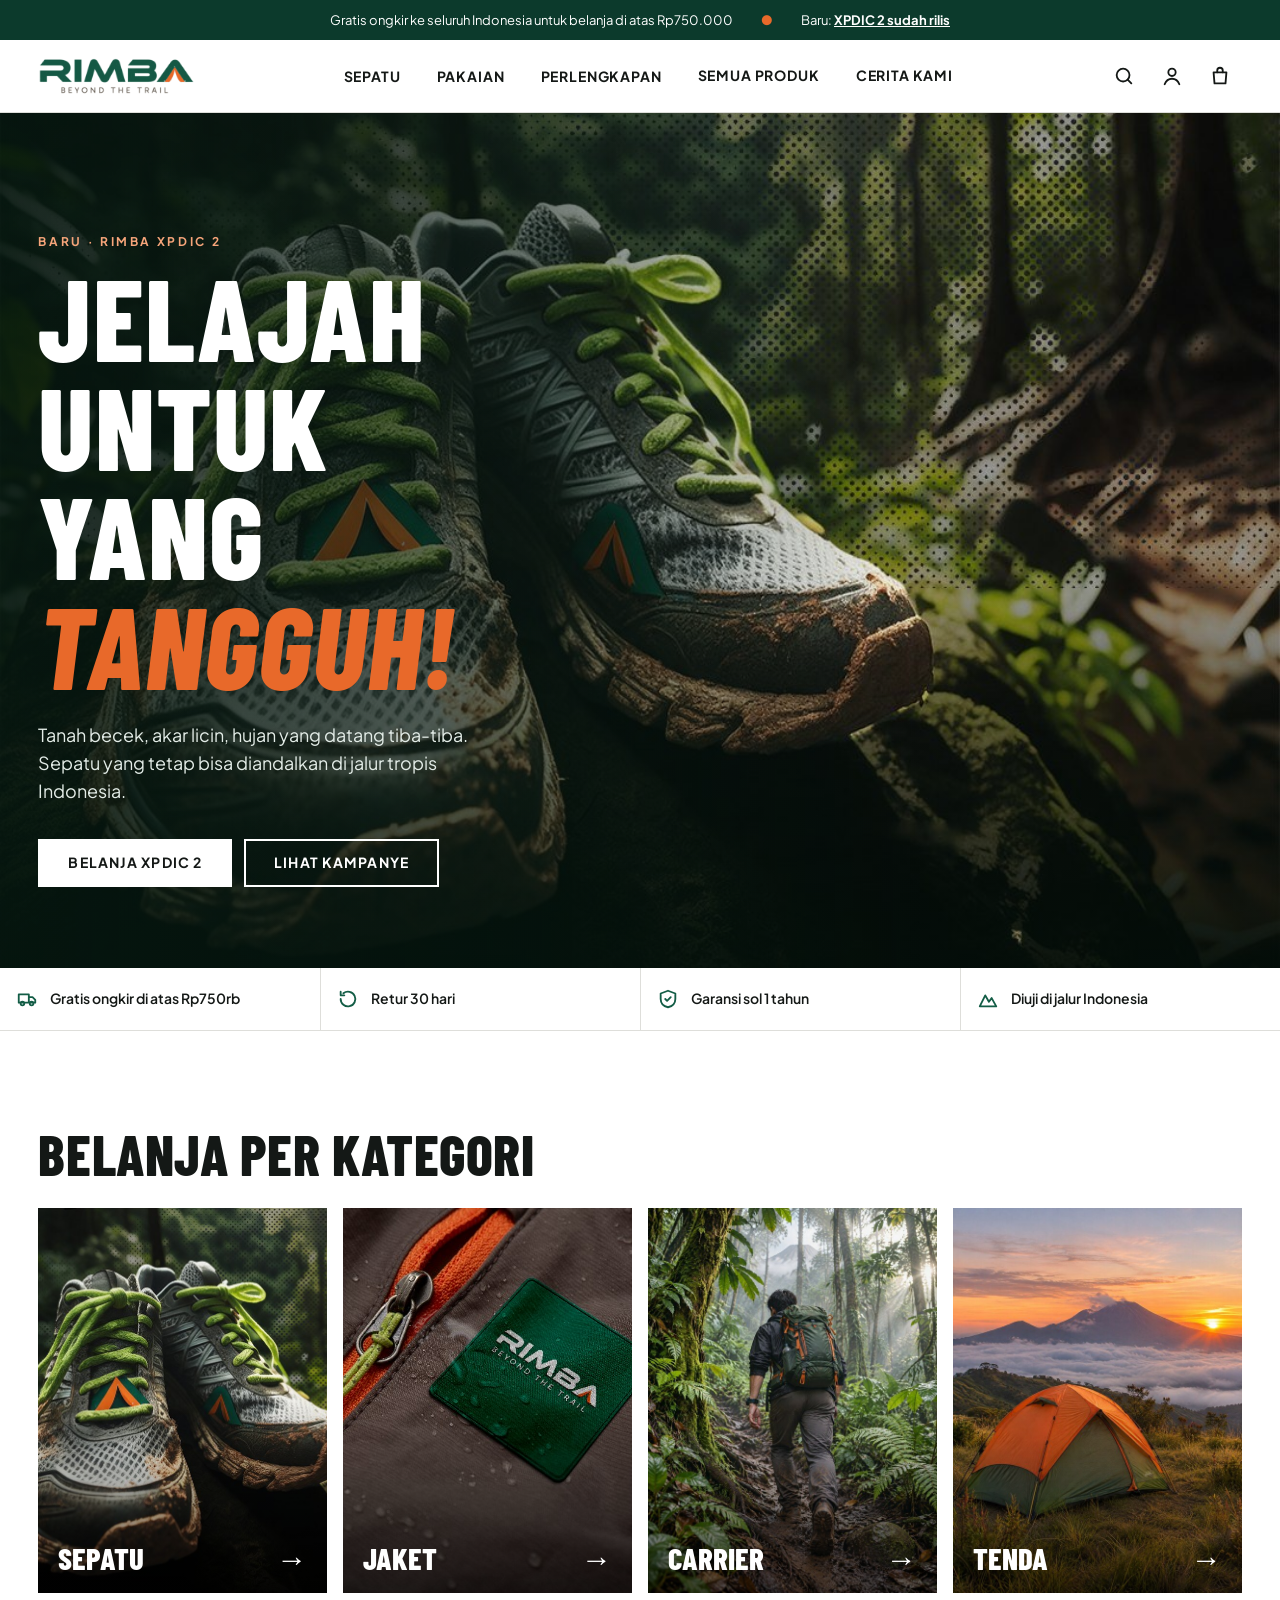
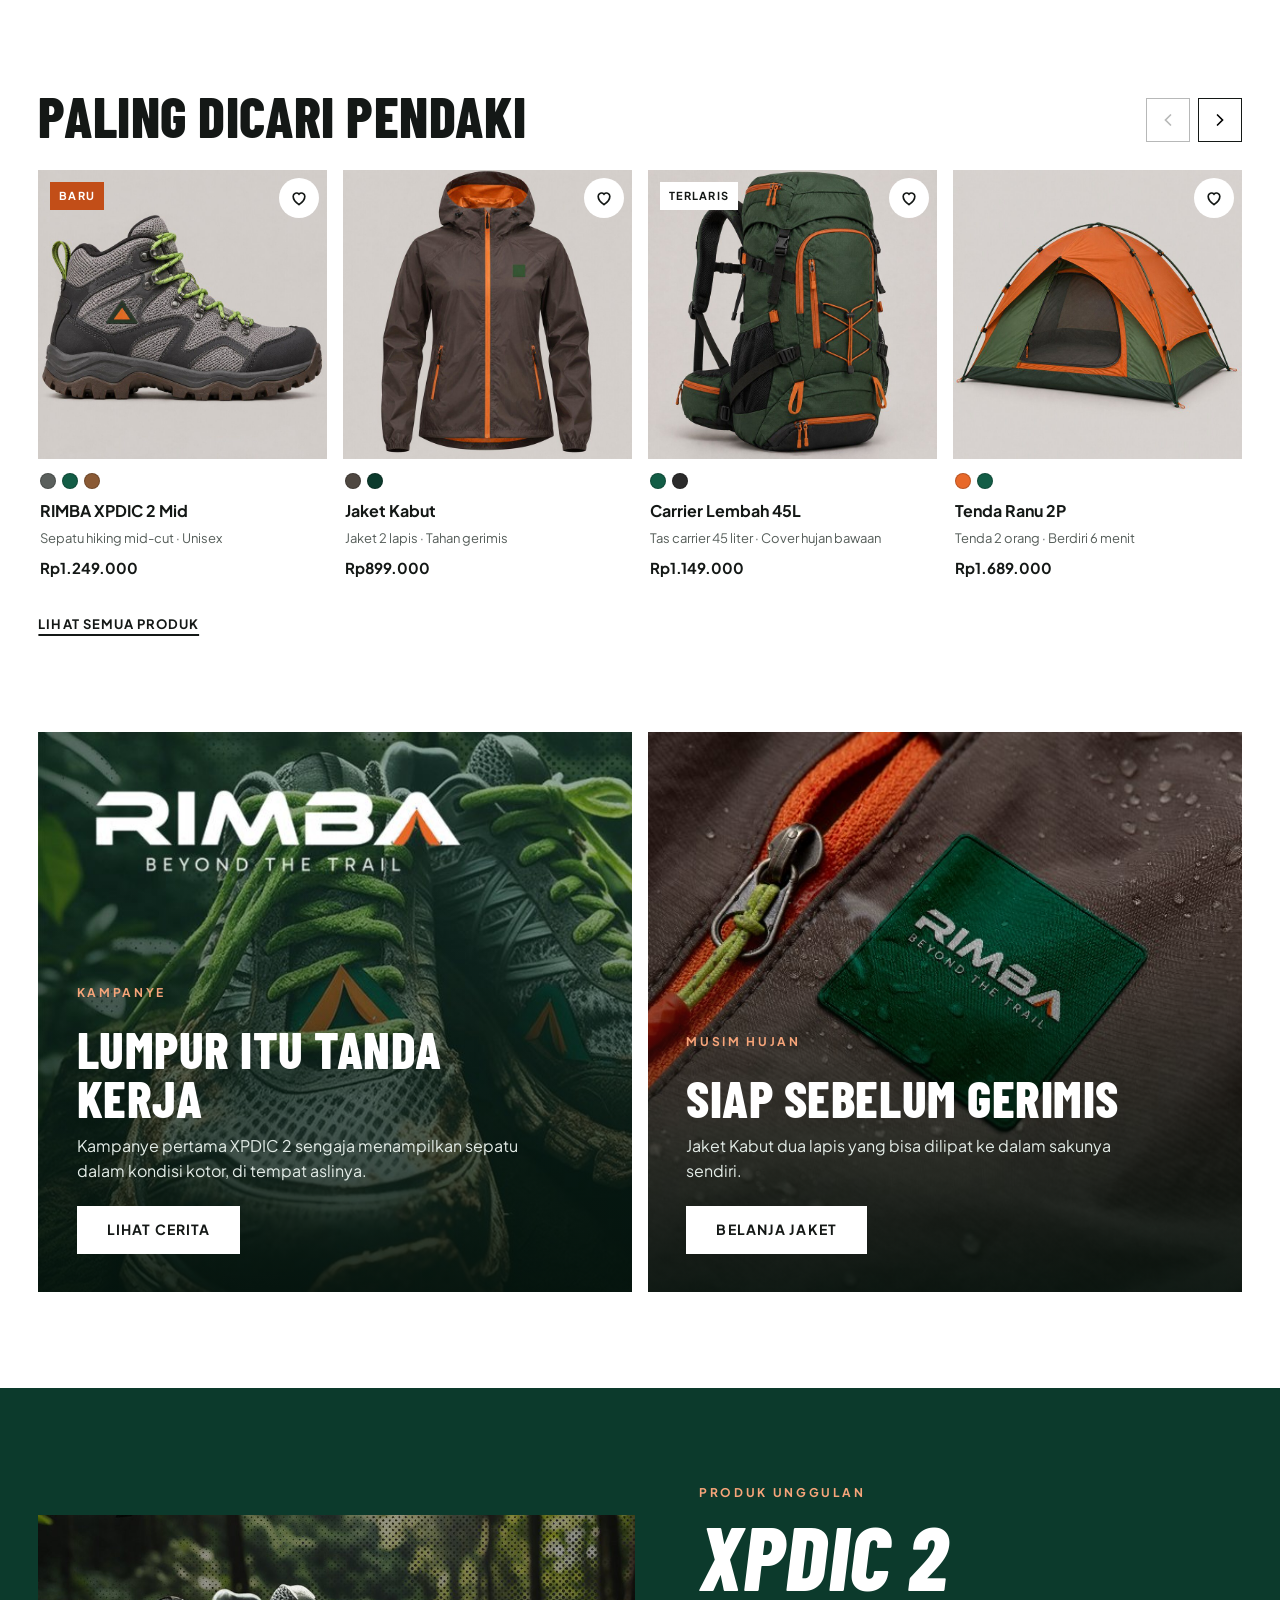
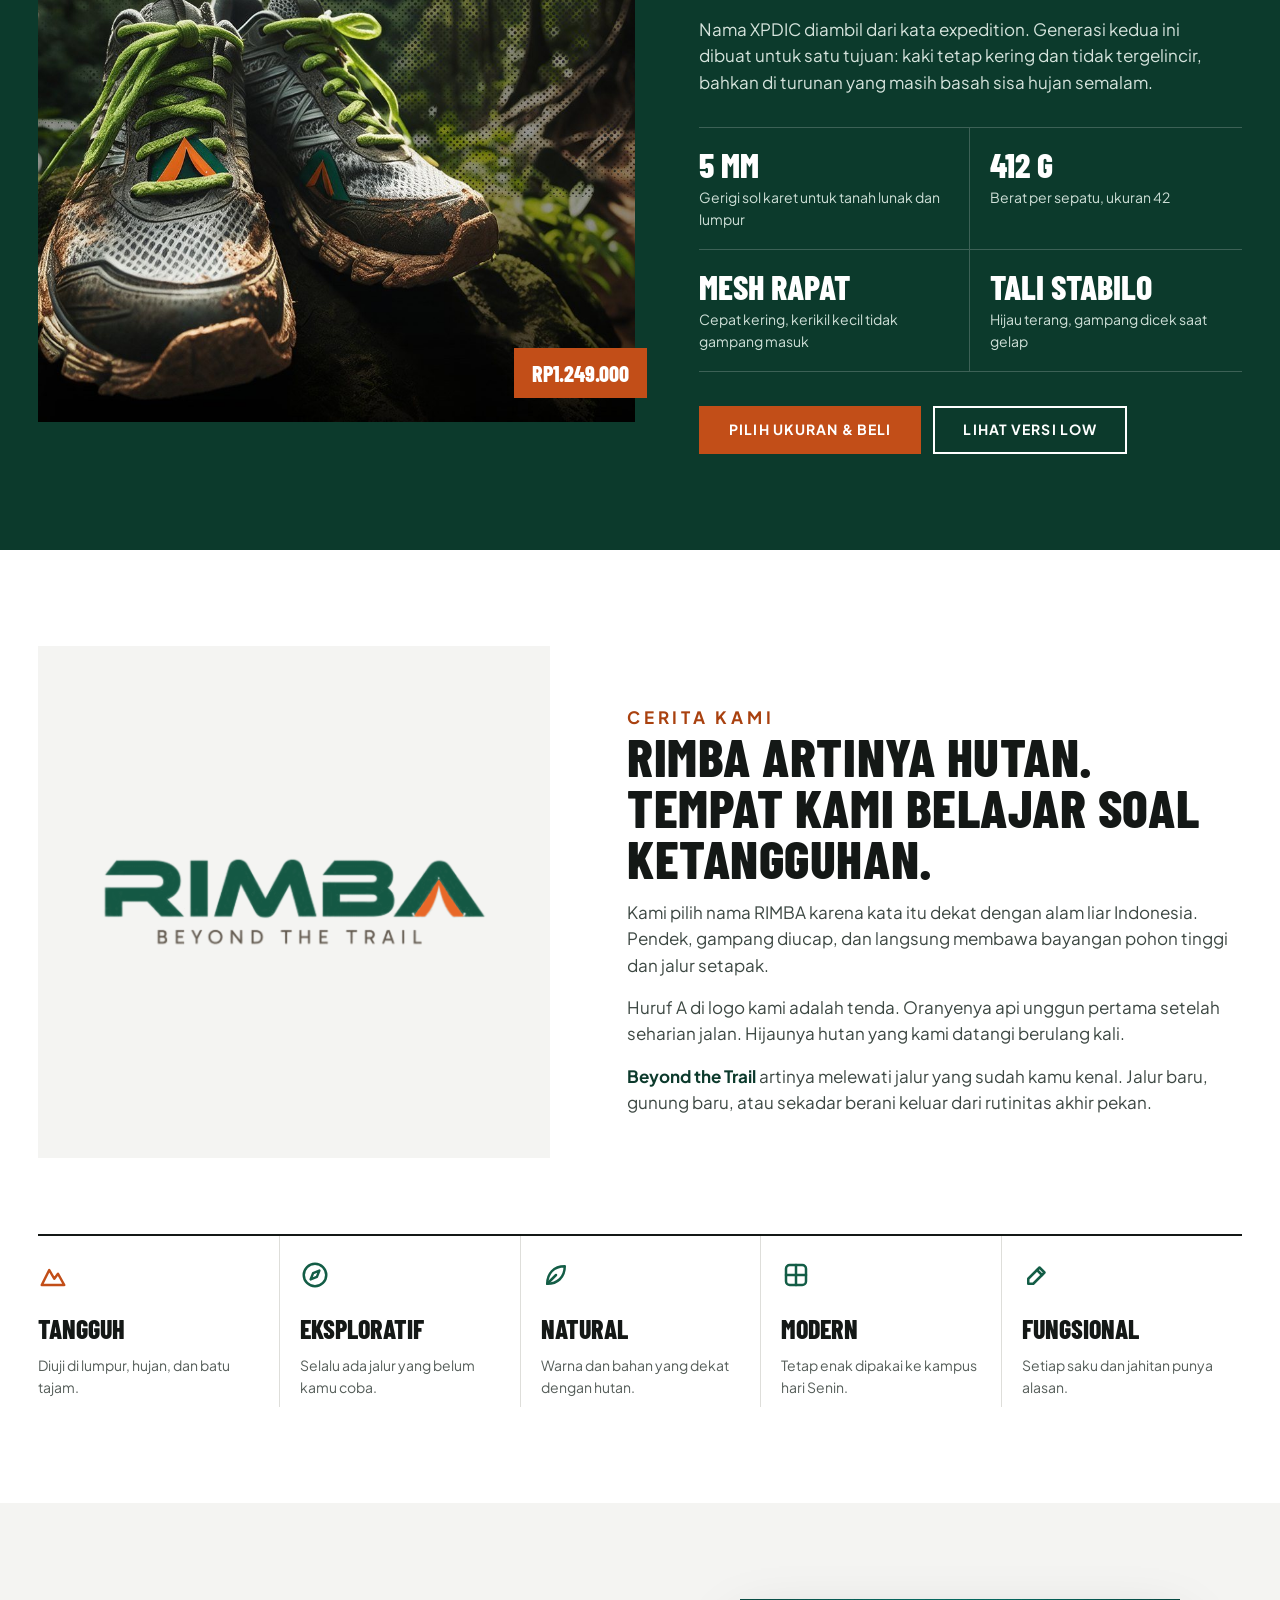
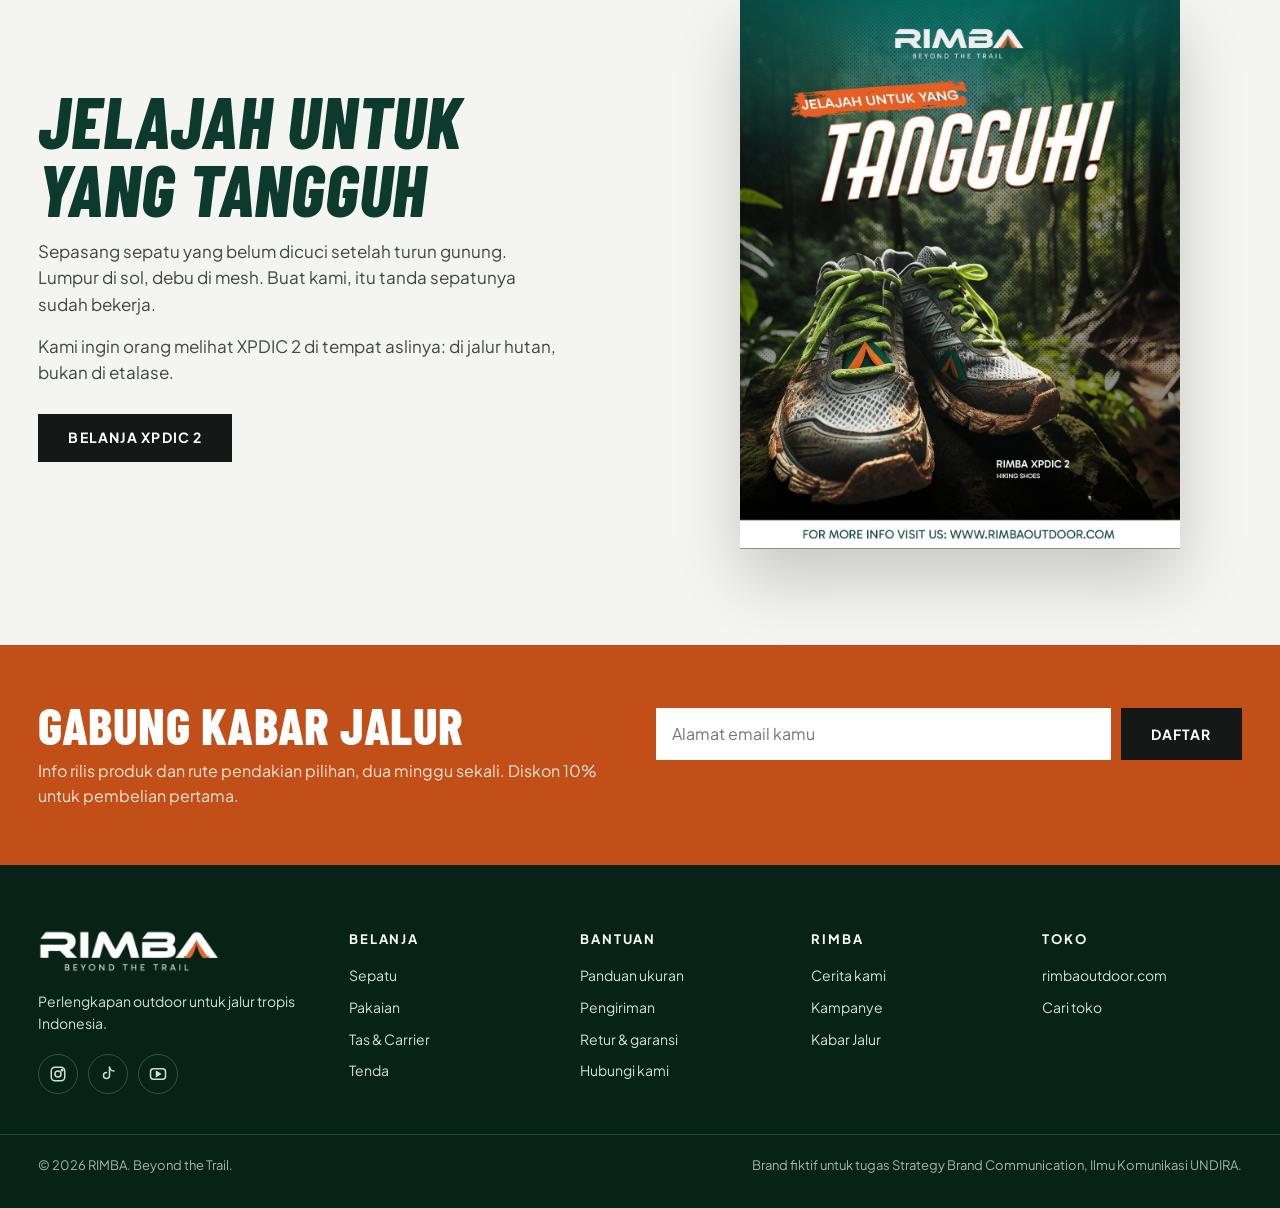
==== commit d8155e94: "Halaman koleksi, detail produk, dan keranjang" ====
--- a/index.html
+++ b/index.html
@@ -17,295 +17,9 @@
   <link rel="preconnect" href="https://fonts.gstatic.com" crossorigin>
   <link href="https://fonts.googleapis.com/css2?family=Barlow+Condensed:ital,wght@0,600;0,700;0,800;1,800&family=Plus+Jakarta+Sans:wght@400;500;600;700&display=swap" rel="stylesheet">
 
-  <style>
-    :root {
-      --hutan: #0C3A2C;
-      --hutan-gelap: #072318;
-      --hijau: #135D46;
-      --hijau-muda: #E4EBE6;
-      --oranye: #E8692A;
-      --oranye-tombol: #C24E18;
-      --oranye-teks: #A9410F;
-      --putih: #FFFFFF;
-      --abu: #F4F4F2;
-      --garis: #DEDEDA;
-      --teks: #141816;
-      --teks-2: #555D59;
-      --display: 'Barlow Condensed', 'Arial Narrow', sans-serif;
-      --body: 'Plus Jakarta Sans', system-ui, -apple-system, 'Segoe UI', sans-serif;
-      --lebar: 1440px;
-    }
-    *, *::before, *::after { box-sizing: border-box; }
-    html { scroll-behavior: smooth; }
-    @media (prefers-reduced-motion: reduce) { html { scroll-behavior: auto; } * { transition: none !important; } }
-    body { margin: 0; font-family: var(--body); color: var(--teks); background: var(--putih); line-height: 1.55; -webkit-font-smoothing: antialiased; }
-    body.kunci { overflow: hidden; }
-    img { max-width: 100%; display: block; }
-    a { color: inherit; }
-    button { font-family: inherit; }
-    :focus-visible { outline: 3px solid var(--oranye); outline-offset: 2px; }
-    .sr-only { position: absolute; width: 1px; height: 1px; padding: 0; margin: -1px; overflow: hidden; clip: rect(0 0 0 0); white-space: nowrap; border: 0; }
-    .wrap { max-width: var(--lebar); margin: 0 auto; padding-inline: clamp(16px, 3vw, 40px); }
-
-    /* Tipografi */
-    .judul { margin: 0; font-family: var(--display); font-weight: 800; text-transform: uppercase; letter-spacing: .01em; line-height: .95; }
-    .eyebrow { margin: 0 0 10px; font-size: 12px; font-weight: 700; letter-spacing: .22em; text-transform: uppercase; }
-
-    /* Tombol */
-    .btn { display: inline-flex; align-items: center; justify-content: center; gap: 8px; min-height: 48px; padding: 0 28px; border-radius: 0;
-      font-size: 14px; font-weight: 700; letter-spacing: .08em; text-transform: uppercase; text-decoration: none; border: 2px solid transparent; cursor: pointer; transition: background .15s, color .15s; }
-    .btn-putih { background: #fff; color: var(--teks); }
-    .btn-putih:hover { background: var(--oranye); color: #fff; }
-    .btn-garis-putih { border-color: #fff; color: #fff; background: transparent; }
-    .btn-garis-putih:hover { background: #fff; color: var(--teks); }
-    .btn-gelap { background: var(--teks); color: #fff; }
-    .btn-gelap:hover { background: var(--hijau); }
-    .btn-oranye { background: var(--oranye-tombol); color: #fff; }
-    .btn-oranye:hover { background: var(--oranye-teks); }
-    .tautan { font-size: 13px; font-weight: 700; letter-spacing: .08em; text-transform: uppercase; text-decoration: underline; text-underline-offset: 5px; text-decoration-thickness: 2px; }
-    .tautan:hover { color: var(--oranye-teks); }
-
-    /* Bar promo */
-    .promo { background: var(--hutan); color: #fff; font-size: 13px; }
-    .promo .wrap { display: flex; justify-content: center; align-items: center; gap: 10px 28px; min-height: 40px; flex-wrap: wrap; text-align: center; padding-block: 8px; }
-    .promo a { color: #fff; font-weight: 700; }
-    .promo .titik { color: var(--oranye); }
-
-    /* Header */
-    .header { position: sticky; top: 0; z-index: 50; background: #fff; border-bottom: 1px solid var(--garis); }
-    .header-isi { display: grid; grid-template-columns: auto 1fr auto; align-items: center; gap: 24px; min-height: 72px; }
-    .logo img { height: 38px; width: auto; }
-    .menu { display: flex; justify-content: center; gap: 4px; margin: 0; padding: 0; list-style: none; }
-    .menu > li { position: static; }
-    .menu > li > a, .menu > li > button { display: flex; align-items: center; height: 72px; padding: 0 16px; background: none; border: 0; cursor: pointer;
-      font-size: 14px; font-weight: 700; letter-spacing: .06em; text-transform: uppercase; text-decoration: none; color: var(--teks); position: relative; }
-    .menu > li > a::after, .menu > li > button::after { content: ""; position: absolute; left: 16px; right: 16px; bottom: 0; height: 3px; background: var(--oranye); transform: scaleX(0); transition: transform .2s; }
-    .menu > li:hover > a::after, .menu > li:hover > button::after, .menu > li.buka > button::after { transform: scaleX(1); }
-    .mega { position: absolute; left: 0; right: 0; top: 100%; background: #fff; border-top: 1px solid var(--garis); box-shadow: 0 18px 30px rgba(0,0,0,.08);
-      visibility: hidden; opacity: 0; transition: opacity .15s, visibility .15s; }
-    .menu > li:hover .mega, .menu > li.buka .mega { visibility: visible; opacity: 1; }
-    .mega-isi { display: grid; grid-template-columns: repeat(3, minmax(0, 1fr)) 1.4fr; gap: 40px; padding-block: 36px 44px; }
-    .mega h3 { margin: 0 0 14px; font-size: 13px; letter-spacing: .14em; text-transform: uppercase; }
-    .mega ul { list-style: none; margin: 0; padding: 0; display: grid; gap: 10px; }
-    .mega ul a { text-decoration: none; font-size: 15px; color: var(--teks-2); }
-    .mega ul a:hover { color: var(--teks); text-decoration: underline; }
-    .mega-promo { position: relative; display: block; overflow: hidden; color: #fff; text-decoration: none; min-height: 220px; }
-    .mega-promo img { position: absolute; inset: 0; width: 100%; height: 100%; object-fit: cover; }
-    .mega-promo::before { content: ""; position: absolute; inset: 0; background: linear-gradient(0deg, rgba(0,0,0,.65), transparent 60%); z-index: 1; }
-    .mega-promo span { position: absolute; left: 20px; bottom: 18px; z-index: 2; font-family: var(--display); font-weight: 800; font-size: 28px; text-transform: uppercase; line-height: 1; }
-
-    .aksi { display: flex; align-items: center; gap: 4px; }
-    .ikon-btn { position: relative; display: inline-flex; align-items: center; justify-content: center; width: 44px; height: 44px; background: none; border: 0; cursor: pointer; color: var(--teks); border-radius: 50%; }
-    .ikon-btn:hover { background: var(--abu); }
-    .jumlah { position: absolute; top: 4px; right: 2px; min-width: 18px; height: 18px; padding: 0 5px; border-radius: 9px; background: var(--oranye-tombol); color: #fff; font-size: 11px; font-weight: 700; line-height: 18px; text-align: center; }
-    .jumlah[hidden] { display: none; }
-    .hamburger { display: none; }
-
-    .cari { display: none; border-top: 1px solid var(--garis); background: #fff; }
-    .cari.buka { display: block; }
-    .cari form { display: flex; gap: 10px; padding-block: 16px; }
-    .cari input { flex: 1; min-width: 0; min-height: 48px; padding: 0 16px; font: inherit; font-size: 16px; border: 1.5px solid var(--teks); border-radius: 0; }
-
-    /* Drawer mobile */
-    .drawer { position: fixed; inset: 0; z-index: 80; visibility: hidden; }
-    .drawer.buka { visibility: visible; }
-    .drawer-latar { position: absolute; inset: 0; background: rgba(0,0,0,.45); opacity: 0; transition: opacity .2s; }
-    .drawer.buka .drawer-latar { opacity: 1; }
-    .drawer-panel { position: absolute; top: 0; bottom: 0; left: 0; width: min(360px, 88vw); background: #fff; transform: translateX(-100%); transition: transform .25s; overflow-y: auto; padding: 16px 20px 32px; }
-    .drawer.buka .drawer-panel { transform: none; }
-    .drawer-atas { display: flex; justify-content: space-between; align-items: center; margin-bottom: 8px; }
-    .drawer details { border-bottom: 1px solid var(--garis); }
-    .drawer summary, .drawer .drawer-link { display: flex; justify-content: space-between; align-items: center; padding: 16px 0; font-weight: 700; font-size: 15px; letter-spacing: .06em; text-transform: uppercase; cursor: pointer; list-style: none; text-decoration: none; }
-    .drawer summary::-webkit-details-marker { display: none; }
-    .drawer summary::after { content: "+"; font-size: 22px; font-weight: 400; }
-    .drawer details[open] summary::after { content: "–"; }
-    .drawer ul { list-style: none; margin: 0 0 16px; padding: 0; display: grid; gap: 12px; }
-    .drawer ul a { text-decoration: none; color: var(--teks-2); }
-    .drawer .drawer-link { border-bottom: 1px solid var(--garis); }
-
-    /* Hero */
-    .hero { position: relative; min-height: min(86vh, 760px); display: flex; align-items: flex-end; color: #fff; overflow: hidden; background: var(--hutan-gelap); }
-    .hero > img { position: absolute; inset: 0; width: 100%; height: 100%; object-fit: cover; object-position: 60% 55%; }
-    .hero::before { content: ""; position: absolute; inset: 0; z-index: 1;
-      background: linear-gradient(90deg, rgba(5,22,15,.86) 0%, rgba(5,22,15,.55) 42%, rgba(5,22,15,0) 72%), linear-gradient(0deg, rgba(5,22,15,.55), transparent 45%); }
-    .hero-isi { position: relative; z-index: 2; width: 100%; padding-block: 120px clamp(56px, 9vh, 96px); }
-    .hero .eyebrow { color: #F7A57A; }
-    .hero h1 { font-size: clamp(56px, 9vw, 132px); max-width: 9ch; }
-    .hero h1 em { color: var(--oranye); font-style: italic; }
-    .hero p.lead { margin: 22px 0 0; max-width: 460px; font-size: 18px; color: #E3ECE7; }
-    .hero-cta { margin-top: 34px; display: flex; flex-wrap: wrap; gap: 12px; }
-
-    /* Strip keunggulan */
-    .usp { border-bottom: 1px solid var(--garis); }
-    .usp ul { list-style: none; margin: 0; padding: 0; display: grid; grid-template-columns: repeat(4, minmax(0, 1fr)); }
-    .usp li { display: flex; align-items: center; gap: 12px; padding: 20px 16px; font-size: 14px; font-weight: 600; }
-    .usp li + li { border-left: 1px solid var(--garis); }
-    .usp svg { flex: none; color: var(--hijau); }
-
-    /* Section umum */
-    .seksi { padding-block: clamp(56px, 8vw, 96px); }
-    .seksi-kepala { display: flex; flex-wrap: wrap; justify-content: space-between; align-items: flex-end; gap: 16px; margin-bottom: 28px; }
-    .seksi-kepala h2 { font-size: clamp(36px, 4.4vw, 56px); }
-
-    /* Kategori */
-    .kategori { display: grid; grid-template-columns: repeat(4, minmax(0, 1fr)); gap: 16px; }
-    .kat { position: relative; display: block; text-decoration: none; color: #fff; overflow: hidden; aspect-ratio: 3 / 4; background: var(--hutan); }
-    .kat img, .kat .kat-ilus { position: absolute; inset: 0; width: 100%; height: 100%; object-fit: cover; transition: transform .5s; }
-    .kat .kat-ilus { display: flex; align-items: center; justify-content: center; }
-    .kat:hover img, .kat:hover .kat-ilus { transform: scale(1.05); }
-    .kat::after { content: ""; position: absolute; inset: 0; background: linear-gradient(0deg, rgba(0,0,0,.6), transparent 50%); }
-    .kat > span { position: absolute; z-index: 1; left: 20px; right: 20px; bottom: 20px; display: flex; justify-content: space-between; align-items: center;
-      font-family: var(--display); font-weight: 800; font-size: clamp(24px, 2.4vw, 34px); text-transform: uppercase; line-height: 1; }
-
-    /* Produk */
-    .rel-kontrol { display: flex; gap: 8px; }
-    .rel-kontrol button { width: 44px; height: 44px; border: 1.5px solid var(--teks); background: #fff; cursor: pointer; display: inline-flex; align-items: center; justify-content: center; }
-    .rel-kontrol button:hover { background: var(--teks); color: #fff; }
-    .rel-kontrol button:disabled { opacity: .3; cursor: default; background: #fff; color: var(--teks); }
-    .rel { display: grid; grid-auto-flow: column; grid-auto-columns: calc((100% - 3 * 16px) / 4); gap: 16px; overflow-x: auto; scroll-snap-type: x mandatory; scrollbar-width: none; padding-bottom: 4px; }
-    .rel::-webkit-scrollbar { display: none; }
-    .produk { scroll-snap-align: start; display: flex; flex-direction: column; min-width: 0; }
-    .produk-foto { position: relative; aspect-ratio: 1 / 1; background: #DCD9D5; overflow: hidden; }
-    .produk-foto img { width: 100%; height: 100%; object-fit: cover; transition: transform .4s; }
-    .produk-foto .ilus { width: 100%; height: 100%; display: flex; align-items: center; justify-content: center; transition: transform .4s; }
-    .produk:hover .produk-foto img, .produk:hover .produk-foto .ilus { transform: scale(1.04); }
-    .badge { position: absolute; top: 12px; left: 12px; background: #fff; color: var(--teks); font-size: 11px; font-weight: 700; padding: 5px 9px; letter-spacing: .1em; text-transform: uppercase; }
-    .badge.oranye { background: var(--oranye-tombol); color: #fff; }
-    .suka { position: absolute; top: 8px; right: 8px; width: 40px; height: 40px; border-radius: 50%; border: 0; background: #fff; cursor: pointer; display: inline-flex; align-items: center; justify-content: center; color: var(--teks); }
-    .suka[aria-pressed="true"] svg { fill: var(--oranye-tombol); stroke: var(--oranye-tombol); }
-    .produk-isi { padding: 14px 2px 0; display: flex; flex-direction: column; gap: 4px; }
-    .warna { display: flex; gap: 6px; margin-bottom: 6px; }
-    .warna i { width: 16px; height: 16px; border-radius: 50%; border: 1px solid rgba(0,0,0,.2); }
-    .produk h3 { margin: 0; font-size: 16px; font-weight: 700; }
-    .produk h3 a { text-decoration: none; }
-    .produk h3 a:hover { text-decoration: underline; }
-    .produk-kat { margin: 0; font-size: 13px; color: var(--teks-2); }
-    .harga { margin: 4px 0 0; font-size: 15px; font-weight: 700; }
-
-    /* Editorial split */
-    .split { display: grid; grid-template-columns: repeat(2, minmax(0, 1fr)); gap: 16px; }
-    .panel { position: relative; overflow: hidden; min-height: 560px; display: flex; align-items: flex-end; color: #fff; background: var(--hutan); text-decoration: none; }
-    .panel img { position: absolute; inset: 0; width: 100%; height: 100%; object-fit: cover; transition: transform .6s; }
-    .panel:hover img { transform: scale(1.04); }
-    .panel::before { content: ""; position: absolute; inset: 0; z-index: 1; background: linear-gradient(0deg, rgba(4,18,12,.82) 0%, rgba(4,18,12,.2) 55%, transparent 75%); }
-    .panel-isi { position: relative; z-index: 2; padding: clamp(24px, 3vw, 44px); max-width: 520px; }
-    .panel .eyebrow { color: #F7A57A; }
-    .panel h2 { font-size: clamp(36px, 4vw, 56px); }
-    .panel p { margin: 12px 0 22px; color: #E3ECE7; }
-
-    /* Teknologi XPDIC */
-    .teknologi { background: var(--hutan); color: #fff; }
-    .tek-isi { display: grid; grid-template-columns: minmax(0, 1.1fr) minmax(0, 1fr); gap: clamp(32px, 5vw, 80px); align-items: center; }
-    .tek-foto { position: relative; }
-    .tek-foto img { width: 100%; aspect-ratio: 4 / 3.4; object-fit: cover; }
-    .tek-foto .stempel { position: absolute; right: -12px; bottom: 24px; background: var(--oranye-tombol); padding: 14px 18px; font-family: var(--display); font-weight: 800; font-size: 22px; text-transform: uppercase; line-height: 1; }
-    .teknologi .eyebrow { color: #F7A57A; }
-    .teknologi h2 { font-size: clamp(56px, 7vw, 96px); font-style: italic; }
-    .teknologi .lead { margin: 18px 0 0; font-size: 17px; color: #D5E3DC; max-width: 520px; }
-    .spek { margin: 32px 0 0; display: grid; grid-template-columns: repeat(2, minmax(0, 1fr)); gap: 0; border-top: 1px solid rgba(255,255,255,.2); }
-    .spek div { padding: 18px 16px 18px 0; border-bottom: 1px solid rgba(255,255,255,.2); }
-    .spek div:nth-child(odd) { border-right: 1px solid rgba(255,255,255,.2); }
-    .spek div:nth-child(even) { padding-left: 20px; }
-    .spek dt { font-family: var(--display); font-weight: 800; font-size: 34px; line-height: 1.1; text-transform: uppercase; }
-    .spek dd { margin: 4px 0 0; font-size: 14px; color: #CFE0D8; }
-    fieldset { margin: 28px 0 0; padding: 0; border: 0; }
-    legend { font-size: 13px; font-weight: 700; letter-spacing: .12em; text-transform: uppercase; margin-bottom: 12px; }
-    .ukuran { display: flex; flex-wrap: wrap; gap: 8px; }
-    .ukuran button { min-width: 54px; min-height: 48px; padding: 0 12px; font-size: 15px; font-weight: 700; cursor: pointer; background: transparent; color: #fff; border: 1.5px solid rgba(255,255,255,.5); }
-    .ukuran button:hover { border-color: #fff; }
-    .ukuran button[aria-pressed="true"] { background: #fff; color: var(--teks); border-color: #fff; }
-    .ukuran-info { margin: 12px 0 22px; font-size: 14px; color: #CFE0D8; min-height: 1.5em; }
-
-    /* Cerita & nilai */
-    .cerita { display: grid; grid-template-columns: minmax(0, 1fr) minmax(0, 1.2fr); gap: clamp(32px, 6vw, 96px); align-items: center; }
-    .cerita-logo { background: var(--abu); aspect-ratio: 1 / 1; display: flex; align-items: center; justify-content: center; padding: 12%; }
-    .cerita .eyebrow { color: var(--oranye-teks); }
-    .cerita h2 { font-size: clamp(36px, 4.2vw, 56px); }
-    .cerita p { margin: 16px 0 0; font-size: 17px; color: #3D4843; max-width: 620px; }
-    .nilai { margin-top: clamp(48px, 6vw, 80px); display: grid; grid-template-columns: repeat(5, minmax(0, 1fr)); border-top: 2px solid var(--teks); }
-    .nilai div { padding: 24px 20px 8px 0; }
-    .nilai div + div { padding-left: 20px; border-left: 1px solid var(--garis); }
-    .nilai h3 { margin: 12px 0 6px; font-family: var(--display); font-weight: 800; font-size: 26px; text-transform: uppercase; }
-    .nilai p { margin: 0; font-size: 14px; color: var(--teks-2); }
-
-    /* Kampanye */
-    .kampanye { background: var(--abu); }
-    .kampanye-isi { display: grid; grid-template-columns: minmax(0, 1fr) minmax(0, 1fr); gap: clamp(32px, 6vw, 96px); align-items: center; }
-    .kampanye img { width: 100%; max-width: 440px; margin-inline: auto; box-shadow: 0 30px 60px rgba(0,0,0,.18); }
-    .kampanye .eyebrow { color: var(--oranye-teks); }
-    .kampanye h2 { font-size: clamp(44px, 5.6vw, 76px); font-style: italic; color: var(--hutan); }
-    .kampanye p { margin: 16px 0 0; font-size: 17px; color: #3D4843; max-width: 520px; }
-    .kampanye .btn { margin-top: 28px; }
-
-    /* Langganan */
-    .langganan { background: var(--oranye-tombol); color: #fff; }
-    .langganan-isi { display: grid; grid-template-columns: minmax(0, 1fr) minmax(0, 1fr); gap: 32px; align-items: center; padding-block: 56px; }
-    .langganan h2 { font-size: clamp(36px, 4vw, 52px); }
-    .langganan p { margin: 10px 0 0; color: #FFE6D8; }
-    .form-email { display: flex; flex-wrap: wrap; gap: 10px; }
-    .form-email input { flex: 1 1 240px; min-width: 0; min-height: 52px; padding: 0 16px; font: inherit; font-size: 16px; border: 0; border-radius: 0; color: var(--teks); }
-    .form-email .btn { min-height: 52px; }
-    .form-pesan { flex-basis: 100%; margin: 2px 0 0; font-size: 14px; font-weight: 600; min-height: 1.5em; }
-
-    /* Footer */
-    footer { background: var(--hutan-gelap); color: #CFE0D8; font-size: 14px; }
-    .footer-atas { display: grid; grid-template-columns: 1.4fr repeat(4, minmax(0, 1fr)); gap: 32px; padding-block: 64px 40px; }
-    .footer-atas img { height: 44px; width: auto; }
-    .footer-atas h3 { margin: 0 0 16px; color: #fff; font-size: 13px; letter-spacing: .14em; text-transform: uppercase; }
-    .footer-atas ul { list-style: none; margin: 0; padding: 0; display: grid; gap: 10px; }
-    footer a { color: #CFE0D8; text-decoration: none; }
-    footer a:hover { color: #fff; text-decoration: underline; }
-    .sosmed { display: flex; gap: 10px; margin-top: 20px; }
-    .sosmed a { width: 40px; height: 40px; border: 1px solid #2D5546; border-radius: 50%; display: inline-flex; align-items: center; justify-content: center; }
-    .sosmed a:hover { background: #fff; color: var(--hutan); text-decoration: none; }
-    .footer-bawah { display: flex; flex-wrap: wrap; justify-content: space-between; gap: 12px; padding-block: 20px 32px; border-top: 1px solid #1E4B3C; font-size: 13px; color: #9CB8AC; }
-
-    /* Toast */
-    .toast { position: fixed; z-index: 90; left: 50%; bottom: 24px; transform: translate(-50%, 140%); background: var(--teks); color: #fff; padding: 14px 20px; font-size: 14px; font-weight: 600; transition: transform .25s; max-width: calc(100vw - 32px); }
-    .toast.tampil { transform: translate(-50%, 0); }
-
-    /* Responsif */
-    @media (max-width: 1080px) {
-      .header nav { display: none; }
-      .hamburger { display: inline-flex; }
-      .header-isi { grid-template-columns: auto 1fr auto; }
-      .logo { justify-self: center; grid-column: 2; }
-      .hamburger { grid-column: 1; grid-row: 1; }
-      .aksi { grid-column: 3; }
-      .rel { grid-auto-columns: calc((100% - 2 * 16px) / 2.5); }
-      .footer-atas { grid-template-columns: repeat(2, minmax(0, 1fr)); }
-      .footer-atas > div:first-child { grid-column: 1 / -1; }
-      .nilai { grid-template-columns: repeat(3, minmax(0, 1fr)); }
-      .nilai div:nth-child(4) { padding-left: 0; border-left: 0; }
-    }
-    @media (max-width: 860px) {
-      .usp ul { grid-template-columns: repeat(2, minmax(0, 1fr)); }
-      .usp li:nth-child(3) { border-left: 0; }
-      .usp li:nth-child(n+3) { border-top: 1px solid var(--garis); }
-      .kategori { grid-template-columns: repeat(2, minmax(0, 1fr)); }
-      .split, .tek-isi, .cerita, .kampanye-isi, .langganan-isi { grid-template-columns: minmax(0, 1fr); }
-      .panel { min-height: 460px; }
-      .tek-foto .stempel { right: 12px; }
-      .cerita-logo { aspect-ratio: 2 / 1; padding: 8%; }
-    }
-    @media (max-width: 600px) {
-      .aksi .akun { display: none; }
-      .logo img { height: 30px; }
-      .hero { min-height: 640px; }
-      .hero > img { object-position: 68% 50%; }
-      .hero::before { background: linear-gradient(0deg, rgba(5,22,15,.92) 10%, rgba(5,22,15,.45) 60%, rgba(5,22,15,.15)); }
-      .hero h1 { font-size: 17vw; }
-      .hero-cta .btn { flex: 1 1 100%; }
-      .usp li { padding: 14px 8px; font-size: 13px; gap: 8px; }
-      .rel { grid-auto-columns: 72%; }
-      .nilai { grid-template-columns: minmax(0, 1fr); }
-      .nilai div, .nilai div + div { padding: 20px 0; border-left: 0; border-bottom: 1px solid var(--garis); }
-      .spek dt { font-size: 28px; }
-      .footer-atas { grid-template-columns: minmax(0, 1fr); }
-    }
-  </style>
+  <link rel="stylesheet" href="assets/css/style.css?v=2">
 </head>
-<body>
+<body data-halaman="beranda">
 
   <a class="sr-only" href="#konten">Lewati ke konten</a>
 
@@ -313,7 +27,7 @@
     <div class="wrap">
       <span>Gratis ongkir ke seluruh Indonesia untuk belanja di atas Rp750.000</span>
       <span class="titik" aria-hidden="true">●</span>
-      <span>Baru: <a href="#xpdic">XPDIC 2 sudah rilis</a></span>
+      <span>Baru: <a href="produk.html?id=xpdic-2-mid">XPDIC 2 sudah rilis</a></span>
     </div>
   </div>
 
@@ -323,7 +37,7 @@
         <svg width="24" height="24" viewBox="0 0 24 24" fill="none" stroke="currentColor" stroke-width="2" stroke-linecap="round"><path d="M3 6h18M3 12h18M3 18h18"/></svg>
       </button>
 
-      <a href="#beranda" class="logo"><img src="assets/images/logo-green.png" alt="RIMBA, Beyond the Trail" width="824" height="200"></a>
+      <a href="index.html" class="logo"><img src="assets/images/logo-green.png" alt="RIMBA, Beyond the Trail" width="824" height="200"></a>
 
       <nav aria-label="Navigasi utama">
         <ul class="menu">
@@ -334,29 +48,29 @@
                 <div>
                   <h3>Sepatu Hiking</h3>
                   <ul>
-                    <li><a href="#xpdic">XPDIC 2 Mid</a></li>
-                    <li><a href="#produk">Trail Running</a></li>
-                    <li><a href="#produk">Sandal Gunung</a></li>
-                    <li><a href="#produk">Semua Sepatu</a></li>
+                    <li><a href="produk.html?id=xpdic-2-mid">XPDIC 2 Mid</a></li>
+                    <li><a href="produk.html?id=xpdic-2-low">XPDIC 2 Low</a></li>
+                    <li><a href="koleksi.html?kat=sepatu">Sandal Gunung</a></li>
+                    <li><a href="koleksi.html?kat=sepatu">Semua Sepatu</a></li>
                   </ul>
                 </div>
                 <div>
                   <h3>Aksesori</h3>
                   <ul>
-                    <li><a href="#produk">Kaos Kaki Wol</a></li>
-                    <li><a href="#produk">Gaiter</a></li>
-                    <li><a href="#produk">Tali Cadangan</a></li>
+                    <li><a href="koleksi.html?kat=sepatu">Kaos Kaki Wol</a></li>
+                    <li><a href="koleksi.html?kat=sepatu">Gaiter</a></li>
+                    <li><a href="koleksi.html?kat=sepatu">Tali Cadangan</a></li>
                   </ul>
                 </div>
                 <div>
                   <h3>Cari Berdasarkan</h3>
                   <ul>
-                    <li><a href="#produk">Jalur Basah</a></li>
-                    <li><a href="#produk">Jalur Berbatu</a></li>
-                    <li><a href="#produk">Pendakian Harian</a></li>
-                  </ul>
-                </div>
-                <a href="#xpdic" class="mega-promo">
+                    <li><a href="koleksi.html?kat=sepatu">Jalur Basah</a></li>
+                    <li><a href="koleksi.html?kat=sepatu">Jalur Berbatu</a></li>
+                    <li><a href="koleksi.html?kat=sepatu">Pendakian Harian</a></li>
+                  </ul>
+                </div>
+                <a href="produk.html?id=xpdic-2-mid" class="mega-promo">
                   <img src="assets/images/xpdic2.jpg" alt="" loading="lazy">
                   <span>Kenalan dengan XPDIC 2</span>
                 </a>
@@ -370,26 +84,26 @@
                 <div>
                   <h3>Jaket</h3>
                   <ul>
-                    <li><a href="#produk">Jaket Kabut</a></li>
-                    <li><a href="#produk">Windbreaker</a></li>
-                    <li><a href="#produk">Fleece</a></li>
+                    <li><a href="produk.html?id=jaket-kabut">Jaket Kabut</a></li>
+                    <li><a href="koleksi.html?kat=pakaian">Windbreaker</a></li>
+                    <li><a href="koleksi.html?kat=pakaian">Fleece</a></li>
                   </ul>
                 </div>
                 <div>
                   <h3>Atasan</h3>
                   <ul>
-                    <li><a href="#produk">Kaos Quick Dry</a></li>
-                    <li><a href="#produk">Kemeja Lapangan</a></li>
+                    <li><a href="koleksi.html?kat=pakaian">Kaos Quick Dry</a></li>
+                    <li><a href="koleksi.html?kat=pakaian">Kemeja Lapangan</a></li>
                   </ul>
                 </div>
                 <div>
                   <h3>Bawahan</h3>
                   <ul>
-                    <li><a href="#produk">Celana Gunung</a></li>
-                    <li><a href="#produk">Celana Pendek</a></li>
-                  </ul>
-                </div>
-                <a href="#produk" class="mega-promo">
+                    <li><a href="koleksi.html?kat=pakaian">Celana Gunung</a></li>
+                    <li><a href="koleksi.html?kat=pakaian">Celana Pendek</a></li>
+                  </ul>
+                </div>
+                <a href="produk.html?id=jaket-kabut" class="mega-promo">
                   <img src="assets/images/jacket.jpg" alt="" loading="lazy">
                   <span>Tahan gerimis, ringan dibawa</span>
                 </a>
@@ -403,35 +117,35 @@
                 <div>
                   <h3>Tas</h3>
                   <ul>
-                    <li><a href="#produk">Carrier Lembah 45L</a></li>
-                    <li><a href="#produk">Daypack</a></li>
-                    <li><a href="#produk">Cover Hujan</a></li>
+                    <li><a href="produk.html?id=carrier-lembah-45">Carrier Lembah 45L</a></li>
+                    <li><a href="koleksi.html?kat=tas">Daypack</a></li>
+                    <li><a href="koleksi.html?kat=tas">Cover Hujan</a></li>
                   </ul>
                 </div>
                 <div>
                   <h3>Berkemah</h3>
                   <ul>
-                    <li><a href="#produk">Tenda Ranu 2P</a></li>
-                    <li><a href="#produk">Matras</a></li>
-                    <li><a href="#produk">Sleeping Bag</a></li>
+                    <li><a href="produk.html?id=tenda-ranu-2p">Tenda Ranu 2P</a></li>
+                    <li><a href="koleksi.html?kat=tenda">Matras</a></li>
+                    <li><a href="koleksi.html?kat=tenda">Sleeping Bag</a></li>
                   </ul>
                 </div>
                 <div>
                   <h3>Lainnya</h3>
                   <ul>
-                    <li><a href="#produk">Headlamp</a></li>
-                    <li><a href="#produk">Botol Minum</a></li>
-                  </ul>
-                </div>
-                <a href="#produk" class="mega-promo">
+                    <li><a href="koleksi.html?kat=tas">Headlamp</a></li>
+                    <li><a href="koleksi.html?kat=tas">Botol Minum</a></li>
+                  </ul>
+                </div>
+                <a href="produk.html?id=tenda-ranu-2p" class="mega-promo">
                   <img src="assets/images/kat-tenda.jpg" alt="" loading="lazy">
                   <span>Berkemah di atas awan</span>
                 </a>
               </div>
             </div>
           </li>
-          <li><a href="#kampanye">Kampanye</a></li>
-          <li><a href="#cerita">Cerita Kami</a></li>
+          <li><a href="koleksi.html">Semua Produk</a></li>
+          <li><a href="index.html#cerita">Cerita Kami</a></li>
         </ul>
       </nav>
 
@@ -439,10 +153,10 @@
         <button class="ikon-btn" id="tombol-cari" aria-label="Cari produk" aria-expanded="false" aria-controls="cari">
           <svg width="22" height="22" viewBox="0 0 24 24" fill="none" stroke="currentColor" stroke-width="2" stroke-linecap="round"><circle cx="11" cy="11" r="7"/><path d="M20 20l-4-4"/></svg>
         </button>
-        <a class="ikon-btn akun" href="#langganan" aria-label="Akun">
+        <a class="ikon-btn akun" href="index.html#langganan" aria-label="Akun">
           <svg width="22" height="22" viewBox="0 0 24 24" fill="none" stroke="currentColor" stroke-width="2" stroke-linecap="round"><circle cx="12" cy="8" r="4"/><path d="M4 21c1.5-4 4.5-6 8-6s6.5 2 8 6"/></svg>
         </a>
-        <button class="ikon-btn" aria-label="Keranjang" id="tombol-keranjang">
+        <button class="ikon-btn" aria-label="Buka keranjang" id="tombol-keranjang" aria-controls="keranjang">
           <svg width="22" height="22" viewBox="0 0 24 24" fill="none" stroke="currentColor" stroke-width="2" stroke-linecap="round" stroke-linejoin="round"><path d="M5 8h14l-1 12H6z"/><path d="M9 8V6a3 3 0 0 1 6 0v2"/></svg>
           <span class="jumlah" id="jumlah-keranjang" hidden>0</span>
         </button>
@@ -450,9 +164,9 @@
     </div>
 
     <div class="cari" id="cari">
-      <form class="wrap" role="search" onsubmit="event.preventDefault()">
+      <form class="wrap" role="search" action="koleksi.html" method="get">
         <label for="input-cari" class="sr-only">Cari produk</label>
-        <input id="input-cari" type="search" placeholder="Cari sepatu, jaket, carrier, tenda…">
+        <input id="input-cari" name="q" type="search" placeholder="Cari sepatu, jaket, carrier, tenda…">
         <button class="btn btn-gelap" type="submit">Cari</button>
       </form>
     </div>
@@ -469,17 +183,18 @@
         </button>
       </div>
       <details><summary>Sepatu</summary>
-        <ul><li><a href="#xpdic" data-tutup>XPDIC 2 Mid</a></li><li><a href="#produk" data-tutup>Trail Running</a></li><li><a href="#produk" data-tutup>Sandal Gunung</a></li><li><a href="#produk" data-tutup>Aksesori</a></li></ul>
+        <ul><li><a href="produk.html?id=xpdic-2-mid">XPDIC 2 Mid</a></li><li><a href="produk.html?id=xpdic-2-low">XPDIC 2 Low</a></li><li><a href="koleksi.html?kat=sepatu">Semua Sepatu</a></li></ul>
       </details>
       <details><summary>Pakaian</summary>
-        <ul><li><a href="#produk" data-tutup>Jaket</a></li><li><a href="#produk" data-tutup>Atasan</a></li><li><a href="#produk" data-tutup>Bawahan</a></li></ul>
+        <ul><li><a href="produk.html?id=jaket-kabut">Jaket Kabut</a></li><li><a href="koleksi.html?kat=pakaian">Semua Pakaian</a></li></ul>
       </details>
       <details><summary>Perlengkapan</summary>
-        <ul><li><a href="#produk" data-tutup>Tas & Carrier</a></li><li><a href="#produk" data-tutup>Tenda</a></li><li><a href="#produk" data-tutup>Lainnya</a></li></ul>
+        <ul><li><a href="produk.html?id=carrier-lembah-45">Carrier Lembah 45L</a></li><li><a href="produk.html?id=tenda-ranu-2p">Tenda Ranu 2P</a></li><li><a href="koleksi.html?kat=tas">Tas & Carrier</a></li><li><a href="koleksi.html?kat=tenda">Tenda</a></li></ul>
       </details>
-      <a class="drawer-link" href="#kampanye" data-tutup>Kampanye</a>
-      <a class="drawer-link" href="#cerita" data-tutup>Cerita Kami</a>
-      <a class="drawer-link" href="#langganan" data-tutup>Kabar Jalur</a>
+      <a class="drawer-link" href="koleksi.html">Semua Produk</a>
+      <a class="drawer-link" href="index.html#kampanye" data-tutup>Kampanye</a>
+      <a class="drawer-link" href="index.html#cerita" data-tutup>Cerita Kami</a>
+      <a class="drawer-link" href="index.html#langganan" data-tutup>Kabar Jalur</a>
     </div>
   </div>
 
@@ -492,7 +207,7 @@
         <h1 class="judul" id="hero-judul">Jelajah untuk yang <em>Tangguh!</em></h1>
         <p class="lead">Tanah becek, akar licin, hujan yang datang tiba-tiba. Sepatu yang tetap bisa diandalkan di jalur tropis Indonesia.</p>
         <div class="hero-cta">
-          <a href="#xpdic" class="btn btn-putih">Belanja XPDIC 2</a>
+          <a href="produk.html?id=xpdic-2-mid" class="btn btn-putih">Belanja XPDIC 2</a>
           <a href="#kampanye" class="btn btn-garis-putih">Lihat Kampanye</a>
         </div>
       </div>
@@ -514,19 +229,19 @@
         <h2 class="judul" id="kat-judul">Belanja per kategori</h2>
       </div>
       <div class="kategori">
-        <a class="kat" href="#produk">
+        <a class="kat" href="koleksi.html?kat=sepatu">
           <img src="assets/images/xpdic2.jpg" alt="" loading="lazy" style="object-position: 30% 50%">
           <span>Sepatu <span aria-hidden="true">→</span></span>
         </a>
-        <a class="kat" href="#produk">
+        <a class="kat" href="koleksi.html?kat=pakaian">
           <img src="assets/images/jacket.jpg" alt="" loading="lazy" style="object-position: 40% 50%">
           <span>Jaket <span aria-hidden="true">→</span></span>
         </a>
-        <a class="kat" href="#produk">
+        <a class="kat" href="koleksi.html?kat=tas">
           <img src="assets/images/kat-carrier.jpg" alt="" loading="lazy">
           <span>Carrier <span aria-hidden="true">→</span></span>
         </a>
-        <a class="kat" href="#produk">
+        <a class="kat" href="koleksi.html?kat=tenda">
           <img src="assets/images/kat-tenda.jpg" alt="" loading="lazy" style="object-position: 30% 50%">
           <span>Tenda <span aria-hidden="true">→</span></span>
         </a>
@@ -537,7 +252,6 @@
     <section class="wrap seksi" id="produk" aria-labelledby="produk-judul" style="padding-top: 0">
       <div class="seksi-kepala">
         <div>
-          <p class="eyebrow" style="color: var(--oranye-teks)">Koleksi 2026</p>
           <h2 class="judul" id="produk-judul">Paling dicari pendaki</h2>
         </div>
         <div class="rel-kontrol">
@@ -546,75 +260,8 @@
         </div>
       </div>
 
-      <div class="rel" id="rel">
-        <article class="produk">
-          <div class="produk-foto">
-            <img src="assets/images/xpdic2.jpg" alt="Sepatu XPDIC 2" loading="lazy">
-            <span class="badge oranye">Baru</span>
-            <button class="suka" type="button" aria-pressed="false" aria-label="Simpan RIMBA XPDIC 2"><svg width="20" height="20" viewBox="0 0 24 24" fill="none" stroke="currentColor" stroke-width="2"><path d="M12 20s-7-4.5-7-10a4 4 0 0 1 7-2.6A4 4 0 0 1 19 10c0 5.5-7 10-7 10z"/></svg></button>
-          </div>
-          <div class="produk-isi">
-            <div class="warna" aria-label="3 pilihan warna"><i style="background:#4A4F4C"></i><i style="background:#135D46"></i><i style="background:#8A5A35"></i></div>
-            <h3><a href="#xpdic">RIMBA XPDIC 2 Mid</a></h3>
-            <p class="produk-kat">Sepatu hiking · Unisex</p>
-            <p class="harga">Rp1.249.000</p>
-          </div>
-        </article>
-
-        <article class="produk">
-          <div class="produk-foto">
-            <img src="assets/images/produk-jaket.jpg" alt="Jaket Kabut warna cokelat tanah dengan ritsleting oranye" loading="lazy">
-            <button class="suka" type="button" aria-pressed="false" aria-label="Simpan Jaket Kabut"><svg width="20" height="20" viewBox="0 0 24 24" fill="none" stroke="currentColor" stroke-width="2"><path d="M12 20s-7-4.5-7-10a4 4 0 0 1 7-2.6A4 4 0 0 1 19 10c0 5.5-7 10-7 10z"/></svg></button>
-          </div>
-          <div class="produk-isi">
-            <div class="warna" aria-label="2 pilihan warna"><i style="background:#4E4741"></i><i style="background:#0C3A2C"></i></div>
-            <h3><a href="#produk">Jaket Kabut</a></h3>
-            <p class="produk-kat">Jaket 2 lapis · Tahan gerimis</p>
-            <p class="harga">Rp899.000</p>
-          </div>
-        </article>
-
-        <article class="produk">
-          <div class="produk-foto">
-            <img src="assets/images/produk-carrier.jpg" alt="Carrier Lembah 45L warna hijau hutan dengan aksen oranye" loading="lazy">
-            <span class="badge">Terlaris</span>
-            <button class="suka" type="button" aria-pressed="false" aria-label="Simpan Carrier Lembah 45L"><svg width="20" height="20" viewBox="0 0 24 24" fill="none" stroke="currentColor" stroke-width="2"><path d="M12 20s-7-4.5-7-10a4 4 0 0 1 7-2.6A4 4 0 0 1 19 10c0 5.5-7 10-7 10z"/></svg></button>
-          </div>
-          <div class="produk-isi">
-            <div class="warna" aria-label="2 pilihan warna"><i style="background:#135D46"></i><i style="background:#2B2B2B"></i></div>
-            <h3><a href="#produk">Carrier Lembah 45L</a></h3>
-            <p class="produk-kat">Tas carrier · Cover hujan bawaan</p>
-            <p class="harga">Rp1.149.000</p>
-          </div>
-        </article>
-
-        <article class="produk">
-          <div class="produk-foto">
-            <img src="assets/images/produk-tenda.jpg" alt="Tenda Ranu 2P oranye dan hijau" loading="lazy">
-            <button class="suka" type="button" aria-pressed="false" aria-label="Simpan Tenda Ranu 2P"><svg width="20" height="20" viewBox="0 0 24 24" fill="none" stroke="currentColor" stroke-width="2"><path d="M12 20s-7-4.5-7-10a4 4 0 0 1 7-2.6A4 4 0 0 1 19 10c0 5.5-7 10-7 10z"/></svg></button>
-          </div>
-          <div class="produk-isi">
-            <div class="warna" aria-label="2 pilihan warna"><i style="background:#E8692A"></i><i style="background:#135D46"></i></div>
-            <h3><a href="#produk">Tenda Ranu 2P</a></h3>
-            <p class="produk-kat">Tenda 2 orang · Berdiri 6 menit</p>
-            <p class="harga">Rp1.689.000</p>
-          </div>
-        </article>
-
-        <article class="produk">
-          <div class="produk-foto">
-            <img src="assets/images/produk-xpdic-low.jpg" alt="Sepatu trail XPDIC 2 Low tampak samping" loading="lazy">
-            <button class="suka" type="button" aria-pressed="false" aria-label="Simpan XPDIC 2 Low"><svg width="20" height="20" viewBox="0 0 24 24" fill="none" stroke="currentColor" stroke-width="2"><path d="M12 20s-7-4.5-7-10a4 4 0 0 1 7-2.6A4 4 0 0 1 19 10c0 5.5-7 10-7 10z"/></svg></button>
-            <span class="badge">Segera</span>
-          </div>
-          <div class="produk-isi">
-            <div class="warna" aria-label="1 pilihan warna"><i style="background:#4A4F4C"></i></div>
-            <h3><a href="#xpdic">RIMBA XPDIC 2 Low</a></h3>
-            <p class="produk-kat">Sepatu trail · Unisex</p>
-            <p class="harga">Rp1.099.000</p>
-          </div>
-        </article>
-      </div>
+      <div class="rel" id="rel"></div>
+      <p style="margin:28px 0 0"><a class="tautan" href="koleksi.html">Lihat semua produk</a></p>
     </section>
 
     <!-- Editorial split -->
@@ -629,7 +276,7 @@
             <span class="btn btn-putih">Lihat cerita</span>
           </div>
         </a>
-        <a class="panel" href="#produk">
+        <a class="panel" href="produk.html?id=jaket-kabut">
           <img src="assets/images/jacket.jpg" alt="" loading="lazy">
           <div class="panel-isi">
             <p class="eyebrow">Musim hujan</p>
@@ -660,19 +307,10 @@
             <div><dt>Tali stabilo</dt><dd>Hijau terang, gampang dicek saat gelap</dd></div>
           </dl>
 
-          <fieldset>
-            <legend>Pilih ukuran</legend>
-            <div class="ukuran" id="ukuran">
-              <button type="button" aria-pressed="false">39</button>
-              <button type="button" aria-pressed="false">40</button>
-              <button type="button" aria-pressed="false">41</button>
-              <button type="button" aria-pressed="false">42</button>
-              <button type="button" aria-pressed="false">43</button>
-              <button type="button" aria-pressed="false">44</button>
-            </div>
-          </fieldset>
-          <p class="ukuran-info" id="ukuran-info" aria-live="polite">Kalau ragu, ambil satu nomor lebih besar untuk kaos kaki tebal.</p>
-          <button type="button" class="btn btn-oranye" id="tambah-keranjang">Masukkan ke keranjang</button>
+          <div class="hero-cta">
+            <a href="produk.html?id=xpdic-2-mid" class="btn btn-oranye">Pilih ukuran & beli</a>
+            <a href="produk.html?id=xpdic-2-low" class="btn btn-garis-putih">Lihat versi Low</a>
+          </div>
         </div>
       </div>
     </section>
@@ -720,11 +358,10 @@
     <section class="kampanye seksi" id="kampanye" aria-labelledby="kampanye-judul">
       <div class="wrap kampanye-isi">
         <div>
-          <p class="eyebrow">Kampanye 2026</p>
           <h2 class="judul" id="kampanye-judul">Jelajah untuk yang Tangguh</h2>
           <p>Sepasang sepatu yang belum dicuci setelah turun gunung. Lumpur di sol, debu di mesh. Buat kami, itu tanda sepatunya sudah bekerja.</p>
           <p>Kami ingin orang melihat XPDIC 2 di tempat aslinya: di jalur hutan, bukan di etalase.</p>
-          <a href="#xpdic" class="btn btn-gelap">Belanja XPDIC 2</a>
+          <a href="produk.html?id=xpdic-2-mid" class="btn btn-gelap">Belanja XPDIC 2</a>
         </div>
         <img src="assets/images/poster-kampanye.jpg" alt="Poster kampanye RIMBA: Jelajah untuk yang Tangguh, sepatu XPDIC 2 di hutan" loading="lazy" width="1080" height="1350">
       </div>
@@ -753,26 +390,26 @@
         <img src="assets/images/logo-white.png" alt="RIMBA, Beyond the Trail" width="824" height="200">
         <p style="margin: 18px 0 0; max-width: 300px">Perlengkapan outdoor untuk jalur tropis Indonesia.</p>
         <div class="sosmed">
-          <a href="#beranda" aria-label="Instagram"><svg width="18" height="18" viewBox="0 0 24 24" fill="none" stroke="currentColor" stroke-width="2"><rect x="3" y="3" width="18" height="18" rx="5"/><circle cx="12" cy="12" r="4"/><circle cx="17.5" cy="6.5" r="1" fill="currentColor"/></svg></a>
-          <a href="#beranda" aria-label="TikTok"><svg width="18" height="18" viewBox="0 0 24 24" fill="none" stroke="currentColor" stroke-width="2" stroke-linecap="round"><path d="M14 3v11a4 4 0 1 1-4-4"/><path d="M14 3c.5 3 2.5 5 6 5"/></svg></a>
-          <a href="#beranda" aria-label="YouTube"><svg width="18" height="18" viewBox="0 0 24 24" fill="none" stroke="currentColor" stroke-width="2"><rect x="2" y="5" width="20" height="14" rx="4"/><path d="M10 9l5 3-5 3z" fill="currentColor"/></svg></a>
+          <a href="index.html" aria-label="Instagram"><svg width="18" height="18" viewBox="0 0 24 24" fill="none" stroke="currentColor" stroke-width="2"><rect x="3" y="3" width="18" height="18" rx="5"/><circle cx="12" cy="12" r="4"/><circle cx="17.5" cy="6.5" r="1" fill="currentColor"/></svg></a>
+          <a href="index.html" aria-label="TikTok"><svg width="18" height="18" viewBox="0 0 24 24" fill="none" stroke="currentColor" stroke-width="2" stroke-linecap="round"><path d="M14 3v11a4 4 0 1 1-4-4"/><path d="M14 3c.5 3 2.5 5 6 5"/></svg></a>
+          <a href="index.html" aria-label="YouTube"><svg width="18" height="18" viewBox="0 0 24 24" fill="none" stroke="currentColor" stroke-width="2"><rect x="2" y="5" width="20" height="14" rx="4"/><path d="M10 9l5 3-5 3z" fill="currentColor"/></svg></a>
         </div>
       </div>
       <div>
         <h3>Belanja</h3>
-        <ul><li><a href="#produk">Sepatu</a></li><li><a href="#produk">Jaket</a></li><li><a href="#produk">Carrier</a></li><li><a href="#produk">Tenda</a></li></ul>
+        <ul><li><a href="koleksi.html?kat=sepatu">Sepatu</a></li><li><a href="koleksi.html?kat=pakaian">Pakaian</a></li><li><a href="koleksi.html?kat=tas">Tas & Carrier</a></li><li><a href="koleksi.html?kat=tenda">Tenda</a></li></ul>
       </div>
       <div>
         <h3>Bantuan</h3>
-        <ul><li><a href="#beranda">Panduan ukuran</a></li><li><a href="#beranda">Pengiriman</a></li><li><a href="#beranda">Retur & garansi</a></li><li><a href="#beranda">Hubungi kami</a></li></ul>
+        <ul><li><a href="index.html">Panduan ukuran</a></li><li><a href="index.html">Pengiriman</a></li><li><a href="index.html">Retur & garansi</a></li><li><a href="index.html">Hubungi kami</a></li></ul>
       </div>
       <div>
         <h3>RIMBA</h3>
-        <ul><li><a href="#cerita">Cerita kami</a></li><li><a href="#kampanye">Kampanye</a></li><li><a href="#langganan">Kabar Jalur</a></li></ul>
+        <ul><li><a href="index.html#cerita">Cerita kami</a></li><li><a href="index.html#kampanye">Kampanye</a></li><li><a href="index.html#langganan">Kabar Jalur</a></li></ul>
       </div>
       <div>
         <h3>Toko</h3>
-        <ul><li><a href="#beranda">rimbaoutdoor.com</a></li><li><a href="#beranda">Cari toko</a></li></ul>
+        <ul><li><a href="index.html">rimbaoutdoor.com</a></li><li><a href="index.html">Cari toko</a></li></ul>
       </div>
     </div>
     <div class="wrap footer-bawah">
@@ -781,95 +418,29 @@
     </div>
   </footer>
 
+  <!-- Keranjang -->
+  <div class="keranjang" id="keranjang" aria-hidden="true">
+    <div class="drawer-latar" data-tutup-k></div>
+    <div class="keranjang-panel" role="dialog" aria-label="Keranjang belanja">
+      <div class="k-atas">
+        <h2>Keranjang</h2>
+        <button class="ikon-btn" type="button" data-tutup-k aria-label="Tutup keranjang">
+          <svg width="22" height="22" viewBox="0 0 24 24" fill="none" stroke="currentColor" stroke-width="2" stroke-linecap="round"><path d="M6 6l12 12M18 6L6 18"/></svg>
+        </button>
+      </div>
+      <div class="k-ongkir"><span id="k-ongkir-teks"></span><div class="k-bar"><i id="k-bar"></i></div></div>
+      <ul class="k-daftar" id="k-daftar"></ul>
+      <div class="k-bawah" id="k-bawah">
+        <div class="k-total"><span>Subtotal</span><span id="k-total">Rp0</span></div>
+        <small>Ongkir dihitung saat checkout.</small>
+        <button type="button" class="btn btn-gelap" id="k-checkout">Checkout</button>
+      </div>
+    </div>
+  </div>
+
   <div class="toast" id="toast" role="status" aria-live="polite"></div>
 
-  <script>
-    (function () {
-      var toast = document.getElementById('toast'), t;
-      function kabar(teks) {
-        toast.textContent = teks; toast.classList.add('tampil');
-        clearTimeout(t); t = setTimeout(function () { toast.classList.remove('tampil'); }, 2600);
-      }
-
-      // Mega menu: dukung klik & keyboard
-      document.querySelectorAll('.menu > li > button').forEach(function (btn) {
-        btn.addEventListener('click', function () {
-          var li = btn.parentElement, buka = !li.classList.contains('buka');
-          document.querySelectorAll('.menu > li.buka').forEach(function (x) { x.classList.remove('buka'); x.firstElementChild.setAttribute('aria-expanded', 'false'); });
-          li.classList.toggle('buka', buka); btn.setAttribute('aria-expanded', String(buka));
-        });
-      });
-      document.querySelectorAll('.menu > li').forEach(function (li) {
-        li.addEventListener('mouseleave', function () { if (li.classList.contains('buka')) { li.classList.remove('buka'); li.firstElementChild.setAttribute('aria-expanded', 'false'); } });
-      });
-      document.querySelectorAll('.mega a').forEach(function (a) {
-        a.addEventListener('click', function () {
-          var li = a.closest('li.buka') || a.closest('.menu > li');
-          if (li) { li.classList.remove('buka'); li.firstElementChild.blur(); }
-          document.activeElement && document.activeElement.blur();
-        });
-      });
-      document.addEventListener('keydown', function (e) {
-        if (e.key === 'Escape') { document.querySelectorAll('.menu > li.buka').forEach(function (x) { x.classList.remove('buka'); }); tutupDrawer(); }
-      });
-
-      // Pencarian
-      var tCari = document.getElementById('tombol-cari'), cari = document.getElementById('cari');
-      tCari.addEventListener('click', function () {
-        var buka = cari.classList.toggle('buka'); tCari.setAttribute('aria-expanded', String(buka));
-        if (buka) document.getElementById('input-cari').focus();
-      });
-
-      // Drawer mobile
-      var drawer = document.getElementById('drawer'), bukaMenu = document.getElementById('buka-menu');
-      function tutupDrawer() { drawer.classList.remove('buka'); drawer.setAttribute('aria-hidden', 'true'); bukaMenu.setAttribute('aria-expanded', 'false'); document.body.classList.remove('kunci'); }
-      bukaMenu.addEventListener('click', function () { drawer.classList.add('buka'); drawer.setAttribute('aria-hidden', 'false'); bukaMenu.setAttribute('aria-expanded', 'true'); document.body.classList.add('kunci'); });
-      drawer.querySelectorAll('[data-tutup]').forEach(function (el) { el.addEventListener('click', tutupDrawer); });
-
-      // Rel produk
-      var rel = document.getElementById('rel'), kiri = document.getElementById('rel-kiri'), kanan = document.getElementById('rel-kanan');
-      function langkah() { var p = rel.querySelector('.produk'); return p ? p.getBoundingClientRect().width + 16 : 300; }
-      function cekRel() { kiri.disabled = rel.scrollLeft < 4; kanan.disabled = rel.scrollLeft + rel.clientWidth >= rel.scrollWidth - 4; }
-      kiri.addEventListener('click', function () { rel.scrollBy({ left: -langkah(), behavior: 'smooth' }); });
-      kanan.addEventListener('click', function () { rel.scrollBy({ left: langkah(), behavior: 'smooth' }); });
-      rel.addEventListener('scroll', cekRel, { passive: true }); window.addEventListener('resize', cekRel); cekRel();
-
-      // Simpan (wishlist)
-      document.querySelectorAll('.suka').forEach(function (b) {
-        b.addEventListener('click', function () {
-          var on = b.getAttribute('aria-pressed') !== 'true'; b.setAttribute('aria-pressed', String(on));
-          kabar(on ? 'Disimpan ke favorit' : 'Dihapus dari favorit');
-        });
-      });
-
-      // Pilih ukuran & keranjang
-      var box = document.getElementById('ukuran'), info = document.getElementById('ukuran-info'), ukuran = null;
-      box.addEventListener('click', function (e) {
-        var btn = e.target.closest('button'); if (!btn) return;
-        box.querySelectorAll('button').forEach(function (b) { b.setAttribute('aria-pressed', 'false'); });
-        btn.setAttribute('aria-pressed', 'true'); ukuran = btn.textContent;
-        info.textContent = 'Ukuran ' + ukuran + ' dipilih.';
-      });
-      var jumlah = 0, badge = document.getElementById('jumlah-keranjang');
-      document.getElementById('tambah-keranjang').addEventListener('click', function () {
-        if (!ukuran) { info.textContent = 'Pilih ukuran dulu ya.'; box.querySelector('button').focus(); return; }
-        jumlah++; badge.textContent = jumlah; badge.hidden = false;
-        kabar('XPDIC 2 ukuran ' + ukuran + ' masuk keranjang');
-      });
-      document.getElementById('tombol-keranjang').addEventListener('click', function () {
-        kabar(jumlah ? 'Ada ' + jumlah + ' barang di keranjang' : 'Keranjang masih kosong');
-      });
-
-      // Form langganan (tampilan saja)
-      var form = document.getElementById('form-email'), input = document.getElementById('email'), pesan = document.getElementById('form-pesan');
-      form.addEventListener('submit', function (e) {
-        e.preventDefault();
-        var val = input.value.trim();
-        if (!/^[^\s@]+@[^\s@]+\.[^\s@]+$/.test(val)) { pesan.textContent = 'Format email belum benar. Contoh: nama@email.com'; input.focus(); return; }
-        pesan.textContent = 'Terima kasih! ' + val + ' sudah masuk daftar Kabar Jalur.';
-        form.reset();
-      });
-    })();
-  </script>
+  <script src="assets/js/data.js?v=2"></script>
+  <script src="assets/js/app.js?v=2"></script>
 </body>
 </html>
--- a/assets/css/style.css
+++ b/assets/css/style.css
@@ -0,0 +1,417 @@
+    :root {
+      --hutan: #0C3A2C;
+      --hutan-gelap: #072318;
+      --hijau: #135D46;
+      --hijau-muda: #E4EBE6;
+      --oranye: #E8692A;
+      --oranye-tombol: #C24E18;
+      --oranye-teks: #A9410F;
+      --putih: #FFFFFF;
+      --abu: #F4F4F2;
+      --garis: #DEDEDA;
+      --teks: #141816;
+      --teks-2: #555D59;
+      --display: 'Barlow Condensed', 'Arial Narrow', sans-serif;
+      --body: 'Plus Jakarta Sans', system-ui, -apple-system, 'Segoe UI', sans-serif;
+      --lebar: 1440px;
+    }
+    *, *::before, *::after { box-sizing: border-box; }
+    html { scroll-behavior: smooth; }
+    @media (prefers-reduced-motion: reduce) { html { scroll-behavior: auto; } * { transition: none !important; } }
+    body { margin: 0; font-family: var(--body); color: var(--teks); background: var(--putih); line-height: 1.55; -webkit-font-smoothing: antialiased; }
+    body.kunci { overflow: hidden; }
+    img { max-width: 100%; display: block; }
+    a { color: inherit; }
+    button { font-family: inherit; }
+    :focus-visible { outline: 3px solid var(--oranye); outline-offset: 2px; }
+    .sr-only { position: absolute; width: 1px; height: 1px; padding: 0; margin: -1px; overflow: hidden; clip: rect(0 0 0 0); white-space: nowrap; border: 0; }
+    .wrap { max-width: var(--lebar); margin: 0 auto; padding-inline: clamp(16px, 3vw, 40px); }
+
+    /* Tipografi */
+    .judul { margin: 0; font-family: var(--display); font-weight: 800; text-transform: uppercase; letter-spacing: .01em; line-height: .95; }
+    .eyebrow { margin: 0 0 10px; font-size: 12px; font-weight: 700; letter-spacing: .22em; text-transform: uppercase; }
+
+    /* Tombol */
+    .btn { display: inline-flex; align-items: center; justify-content: center; gap: 8px; min-height: 48px; padding: 0 28px; border-radius: 0;
+      font-size: 14px; font-weight: 700; letter-spacing: .08em; text-transform: uppercase; text-decoration: none; border: 2px solid transparent; cursor: pointer; transition: background .15s, color .15s; }
+    .btn-putih { background: #fff; color: var(--teks); }
+    .btn-putih:hover { background: var(--oranye); color: #fff; }
+    .btn-garis-putih { border-color: #fff; color: #fff; background: transparent; }
+    .btn-garis-putih:hover { background: #fff; color: var(--teks); }
+    .btn-gelap { background: var(--teks); color: #fff; }
+    .btn-gelap:hover { background: var(--hijau); }
+    .btn-oranye { background: var(--oranye-tombol); color: #fff; }
+    .btn-oranye:hover { background: var(--oranye-teks); }
+    .tautan { font-size: 13px; font-weight: 700; letter-spacing: .08em; text-transform: uppercase; text-decoration: underline; text-underline-offset: 5px; text-decoration-thickness: 2px; }
+    .tautan:hover { color: var(--oranye-teks); }
+
+    /* Bar promo */
+    .promo { background: var(--hutan); color: #fff; font-size: 13px; }
+    .promo .wrap { display: flex; justify-content: center; align-items: center; gap: 10px 28px; min-height: 40px; flex-wrap: wrap; text-align: center; padding-block: 8px; }
+    .promo a { color: #fff; font-weight: 700; }
+    .promo .titik { color: var(--oranye); }
+
+    /* Header */
+    .header { position: sticky; top: 0; z-index: 50; background: #fff; border-bottom: 1px solid var(--garis); }
+    .header-isi { display: grid; grid-template-columns: auto 1fr auto; align-items: center; gap: 24px; min-height: 72px; }
+    .logo img { height: 38px; width: auto; }
+    .menu { display: flex; justify-content: center; gap: 4px; margin: 0; padding: 0; list-style: none; }
+    .menu > li { position: static; }
+    .menu > li > a, .menu > li > button { display: flex; align-items: center; height: 72px; padding: 0 16px; background: none; border: 0; cursor: pointer;
+      font-size: 14px; font-weight: 700; letter-spacing: .06em; text-transform: uppercase; text-decoration: none; color: var(--teks); position: relative; }
+    .menu > li > a::after, .menu > li > button::after { content: ""; position: absolute; left: 16px; right: 16px; bottom: 0; height: 3px; background: var(--oranye); transform: scaleX(0); transition: transform .2s; }
+    .menu > li:hover > a::after, .menu > li:hover > button::after, .menu > li.buka > button::after { transform: scaleX(1); }
+    .mega { position: absolute; left: 0; right: 0; top: 100%; background: #fff; border-top: 1px solid var(--garis); box-shadow: 0 18px 30px rgba(0,0,0,.08);
+      visibility: hidden; opacity: 0; transition: opacity .15s, visibility .15s; }
+    .menu > li:hover .mega, .menu > li.buka .mega { visibility: visible; opacity: 1; }
+    .mega-isi { display: grid; grid-template-columns: repeat(3, minmax(0, 1fr)) 1.4fr; gap: 40px; padding-block: 36px 44px; }
+    .mega h3 { margin: 0 0 14px; font-size: 13px; letter-spacing: .14em; text-transform: uppercase; }
+    .mega ul { list-style: none; margin: 0; padding: 0; display: grid; gap: 10px; }
+    .mega ul a { text-decoration: none; font-size: 15px; color: var(--teks-2); }
+    .mega ul a:hover { color: var(--teks); text-decoration: underline; }
+    .mega-promo { position: relative; display: block; overflow: hidden; color: #fff; text-decoration: none; min-height: 220px; }
+    .mega-promo img { position: absolute; inset: 0; width: 100%; height: 100%; object-fit: cover; }
+    .mega-promo::before { content: ""; position: absolute; inset: 0; background: linear-gradient(0deg, rgba(0,0,0,.65), transparent 60%); z-index: 1; }
+    .mega-promo span { position: absolute; left: 20px; bottom: 18px; z-index: 2; font-family: var(--display); font-weight: 800; font-size: 28px; text-transform: uppercase; line-height: 1; }
+
+    .aksi { display: flex; align-items: center; gap: 4px; }
+    .ikon-btn { position: relative; display: inline-flex; align-items: center; justify-content: center; width: 44px; height: 44px; background: none; border: 0; cursor: pointer; color: var(--teks); border-radius: 50%; }
+    .ikon-btn:hover { background: var(--abu); }
+    .jumlah { position: absolute; top: 4px; right: 2px; min-width: 18px; height: 18px; padding: 0 5px; border-radius: 9px; background: var(--oranye-tombol); color: #fff; font-size: 11px; font-weight: 700; line-height: 18px; text-align: center; }
+    .jumlah[hidden] { display: none; }
+    .hamburger { display: none; }
+
+    .cari { display: none; border-top: 1px solid var(--garis); background: #fff; }
+    .cari.buka { display: block; }
+    .cari form { display: flex; gap: 10px; padding-block: 16px; }
+    .cari input { flex: 1; min-width: 0; min-height: 48px; padding: 0 16px; font: inherit; font-size: 16px; border: 1.5px solid var(--teks); border-radius: 0; }
+
+    /* Drawer mobile */
+    .drawer { position: fixed; inset: 0; z-index: 80; visibility: hidden; }
+    .drawer.buka { visibility: visible; }
+    .drawer-latar { position: absolute; inset: 0; background: rgba(0,0,0,.45); opacity: 0; transition: opacity .2s; }
+    .drawer.buka .drawer-latar { opacity: 1; }
+    .drawer-panel { position: absolute; top: 0; bottom: 0; left: 0; width: min(360px, 88vw); background: #fff; transform: translateX(-100%); transition: transform .25s; overflow-y: auto; padding: 16px 20px 32px; }
+    .drawer.buka .drawer-panel { transform: none; }
+    .drawer-atas { display: flex; justify-content: space-between; align-items: center; margin-bottom: 8px; }
+    .drawer details { border-bottom: 1px solid var(--garis); }
+    .drawer summary, .drawer .drawer-link { display: flex; justify-content: space-between; align-items: center; padding: 16px 0; font-weight: 700; font-size: 15px; letter-spacing: .06em; text-transform: uppercase; cursor: pointer; list-style: none; text-decoration: none; }
+    .drawer summary::-webkit-details-marker { display: none; }
+    .drawer summary::after { content: "+"; font-size: 22px; font-weight: 400; }
+    .drawer details[open] summary::after { content: "–"; }
+    .drawer ul { list-style: none; margin: 0 0 16px; padding: 0; display: grid; gap: 12px; }
+    .drawer ul a { text-decoration: none; color: var(--teks-2); }
+    .drawer .drawer-link { border-bottom: 1px solid var(--garis); }
+
+    /* Hero */
+    .hero { position: relative; min-height: min(86vh, 760px); display: flex; align-items: flex-end; color: #fff; overflow: hidden; background: var(--hutan-gelap); }
+    .hero > img { position: absolute; inset: 0; width: 100%; height: 100%; object-fit: cover; object-position: 60% 55%; }
+    .hero::before { content: ""; position: absolute; inset: 0; z-index: 1;
+      background: linear-gradient(90deg, rgba(5,22,15,.86) 0%, rgba(5,22,15,.55) 42%, rgba(5,22,15,0) 72%), linear-gradient(0deg, rgba(5,22,15,.55), transparent 45%); }
+    .hero-isi { position: relative; z-index: 2; width: 100%; padding-block: 120px clamp(56px, 9vh, 96px); }
+    .hero .eyebrow { color: #F7A57A; }
+    .hero h1 { font-size: clamp(56px, 9vw, 132px); max-width: 9ch; }
+    .hero h1 em { color: var(--oranye); font-style: italic; }
+    .hero p.lead { margin: 22px 0 0; max-width: 460px; font-size: 18px; color: #E3ECE7; }
+    .hero-cta { margin-top: 34px; display: flex; flex-wrap: wrap; gap: 12px; }
+
+    /* Strip keunggulan */
+    .usp { border-bottom: 1px solid var(--garis); }
+    .usp ul { list-style: none; margin: 0; padding: 0; display: grid; grid-template-columns: repeat(4, minmax(0, 1fr)); }
+    .usp li { display: flex; align-items: center; gap: 12px; padding: 20px 16px; font-size: 14px; font-weight: 600; }
+    .usp li + li { border-left: 1px solid var(--garis); }
+    .usp svg { flex: none; color: var(--hijau); }
+
+    /* Section umum */
+    .seksi { padding-block: clamp(56px, 8vw, 96px); }
+    .seksi-kepala { display: flex; flex-wrap: wrap; justify-content: space-between; align-items: flex-end; gap: 16px; margin-bottom: 28px; }
+    .seksi-kepala h2 { font-size: clamp(36px, 4.4vw, 56px); }
+
+    /* Kategori */
+    .kategori { display: grid; grid-template-columns: repeat(4, minmax(0, 1fr)); gap: 16px; }
+    .kat { position: relative; display: block; text-decoration: none; color: #fff; overflow: hidden; aspect-ratio: 3 / 4; background: var(--hutan); }
+    .kat img, .kat .kat-ilus { position: absolute; inset: 0; width: 100%; height: 100%; object-fit: cover; transition: transform .5s; }
+    .kat .kat-ilus { display: flex; align-items: center; justify-content: center; }
+    .kat:hover img, .kat:hover .kat-ilus { transform: scale(1.05); }
+    .kat::after { content: ""; position: absolute; inset: 0; background: linear-gradient(0deg, rgba(0,0,0,.6), transparent 50%); }
+    .kat > span { position: absolute; z-index: 1; left: 20px; right: 20px; bottom: 20px; display: flex; justify-content: space-between; align-items: center;
+      font-family: var(--display); font-weight: 800; font-size: clamp(24px, 2.4vw, 34px); text-transform: uppercase; line-height: 1; }
+
+    /* Produk */
+    .rel-kontrol { display: flex; gap: 8px; }
+    .rel-kontrol button { width: 44px; height: 44px; border: 1.5px solid var(--teks); background: #fff; cursor: pointer; display: inline-flex; align-items: center; justify-content: center; }
+    .rel-kontrol button:hover { background: var(--teks); color: #fff; }
+    .rel-kontrol button:disabled { opacity: .3; cursor: default; background: #fff; color: var(--teks); }
+    .rel { display: grid; grid-auto-flow: column; grid-auto-columns: calc((100% - 3 * 16px) / 4); gap: 16px; overflow-x: auto; scroll-snap-type: x mandatory; scrollbar-width: none; padding-bottom: 4px; }
+    .rel::-webkit-scrollbar { display: none; }
+    .produk { scroll-snap-align: start; display: flex; flex-direction: column; min-width: 0; }
+    .produk-foto { position: relative; aspect-ratio: 1 / 1; background: #DCD9D5; overflow: hidden; }
+    .produk-foto img { width: 100%; height: 100%; object-fit: cover; transition: transform .4s; }
+    .produk-foto .ilus { width: 100%; height: 100%; display: flex; align-items: center; justify-content: center; transition: transform .4s; }
+    .produk:hover .produk-foto img, .produk:hover .produk-foto .ilus { transform: scale(1.04); }
+    .badge { position: absolute; top: 12px; left: 12px; background: #fff; color: var(--teks); font-size: 11px; font-weight: 700; padding: 5px 9px; letter-spacing: .1em; text-transform: uppercase; }
+    .badge.oranye { background: var(--oranye-tombol); color: #fff; }
+    .suka { position: absolute; top: 8px; right: 8px; width: 40px; height: 40px; border-radius: 50%; border: 0; background: #fff; cursor: pointer; display: inline-flex; align-items: center; justify-content: center; color: var(--teks); }
+    .suka[aria-pressed="true"] svg { fill: var(--oranye-tombol); stroke: var(--oranye-tombol); }
+    .produk-isi { padding: 14px 2px 0; display: flex; flex-direction: column; gap: 4px; }
+    .warna { display: flex; gap: 6px; margin-bottom: 6px; }
+    .warna i { width: 16px; height: 16px; border-radius: 50%; border: 1px solid rgba(0,0,0,.2); }
+    .produk h3 { margin: 0; font-size: 16px; font-weight: 700; }
+    .produk h3 a { text-decoration: none; }
+    .produk h3 a:hover { text-decoration: underline; }
+    .produk-kat { margin: 0; font-size: 13px; color: var(--teks-2); }
+    .harga { margin: 4px 0 0; font-size: 15px; font-weight: 700; }
+
+    /* Editorial split */
+    .split { display: grid; grid-template-columns: repeat(2, minmax(0, 1fr)); gap: 16px; }
+    .panel { position: relative; overflow: hidden; min-height: 560px; display: flex; align-items: flex-end; color: #fff; background: var(--hutan); text-decoration: none; }
+    .panel img { position: absolute; inset: 0; width: 100%; height: 100%; object-fit: cover; transition: transform .6s; }
+    .panel:hover img { transform: scale(1.04); }
+    .panel::before { content: ""; position: absolute; inset: 0; z-index: 1; background: linear-gradient(0deg, rgba(4,18,12,.82) 0%, rgba(4,18,12,.2) 55%, transparent 75%); }
+    .panel-isi { position: relative; z-index: 2; padding: clamp(24px, 3vw, 44px); max-width: 520px; }
+    .panel .eyebrow { color: #F7A57A; }
+    .panel h2 { font-size: clamp(36px, 4vw, 56px); }
+    .panel p { margin: 12px 0 22px; color: #E3ECE7; }
+
+    /* Teknologi XPDIC */
+    .teknologi { background: var(--hutan); color: #fff; }
+    .tek-isi { display: grid; grid-template-columns: minmax(0, 1.1fr) minmax(0, 1fr); gap: clamp(32px, 5vw, 80px); align-items: center; }
+    .tek-foto { position: relative; }
+    .tek-foto img { width: 100%; aspect-ratio: 4 / 3.4; object-fit: cover; }
+    .tek-foto .stempel { position: absolute; right: -12px; bottom: 24px; background: var(--oranye-tombol); padding: 14px 18px; font-family: var(--display); font-weight: 800; font-size: 22px; text-transform: uppercase; line-height: 1; }
+    .teknologi .eyebrow { color: #F7A57A; }
+    .teknologi h2 { font-size: clamp(56px, 7vw, 96px); font-style: italic; }
+    .teknologi .lead { margin: 18px 0 0; font-size: 17px; color: #D5E3DC; max-width: 520px; }
+    .spek { margin: 32px 0 0; display: grid; grid-template-columns: repeat(2, minmax(0, 1fr)); gap: 0; border-top: 1px solid rgba(255,255,255,.2); }
+    .spek div { padding: 18px 16px 18px 0; border-bottom: 1px solid rgba(255,255,255,.2); }
+    .spek div:nth-child(odd) { border-right: 1px solid rgba(255,255,255,.2); }
+    .spek div:nth-child(even) { padding-left: 20px; }
+    .spek dt { font-family: var(--display); font-weight: 800; font-size: 34px; line-height: 1.1; text-transform: uppercase; }
+    .spek dd { margin: 4px 0 0; font-size: 14px; color: #CFE0D8; }
+    fieldset { margin: 28px 0 0; padding: 0; border: 0; }
+    legend { font-size: 13px; font-weight: 700; letter-spacing: .12em; text-transform: uppercase; margin-bottom: 12px; }
+    .ukuran { display: flex; flex-wrap: wrap; gap: 8px; }
+    .ukuran button { min-width: 54px; min-height: 48px; padding: 0 12px; font-size: 15px; font-weight: 700; cursor: pointer; background: transparent; color: #fff; border: 1.5px solid rgba(255,255,255,.5); }
+    .ukuran button:hover { border-color: #fff; }
+    .ukuran button[aria-pressed="true"] { background: #fff; color: var(--teks); border-color: #fff; }
+    .ukuran-info { margin: 12px 0 22px; font-size: 14px; color: #CFE0D8; min-height: 1.5em; }
+
+    /* Cerita & nilai */
+    .cerita { display: grid; grid-template-columns: minmax(0, 1fr) minmax(0, 1.2fr); gap: clamp(32px, 6vw, 96px); align-items: center; }
+    .cerita-logo { background: var(--abu); aspect-ratio: 1 / 1; display: flex; align-items: center; justify-content: center; padding: 12%; }
+    .cerita .eyebrow { color: var(--oranye-teks); }
+    .cerita h2 { font-size: clamp(36px, 4.2vw, 56px); }
+    .cerita p { margin: 16px 0 0; font-size: 17px; color: #3D4843; max-width: 620px; }
+    .nilai { margin-top: clamp(48px, 6vw, 80px); display: grid; grid-template-columns: repeat(5, minmax(0, 1fr)); border-top: 2px solid var(--teks); }
+    .nilai div { padding: 24px 20px 8px 0; }
+    .nilai div + div { padding-left: 20px; border-left: 1px solid var(--garis); }
+    .nilai h3 { margin: 12px 0 6px; font-family: var(--display); font-weight: 800; font-size: 26px; text-transform: uppercase; }
+    .nilai p { margin: 0; font-size: 14px; color: var(--teks-2); }
+
+    /* Kampanye */
+    .kampanye { background: var(--abu); }
+    .kampanye-isi { display: grid; grid-template-columns: minmax(0, 1fr) minmax(0, 1fr); gap: clamp(32px, 6vw, 96px); align-items: center; }
+    .kampanye img { width: 100%; max-width: 440px; margin-inline: auto; box-shadow: 0 30px 60px rgba(0,0,0,.18); }
+    .kampanye .eyebrow { color: var(--oranye-teks); }
+    .kampanye h2 { font-size: clamp(44px, 5.6vw, 76px); font-style: italic; color: var(--hutan); }
+    .kampanye p { margin: 16px 0 0; font-size: 17px; color: #3D4843; max-width: 520px; }
+    .kampanye .btn { margin-top: 28px; }
+
+    /* Langganan */
+    .langganan { background: var(--oranye-tombol); color: #fff; }
+    .langganan-isi { display: grid; grid-template-columns: minmax(0, 1fr) minmax(0, 1fr); gap: 32px; align-items: center; padding-block: 56px; }
+    .langganan h2 { font-size: clamp(36px, 4vw, 52px); }
+    .langganan p { margin: 10px 0 0; color: #FFE6D8; }
+    .form-email { display: flex; flex-wrap: wrap; gap: 10px; }
+    .form-email input { flex: 1 1 240px; min-width: 0; min-height: 52px; padding: 0 16px; font: inherit; font-size: 16px; border: 0; border-radius: 0; color: var(--teks); }
+    .form-email .btn { min-height: 52px; }
+    .form-pesan { flex-basis: 100%; margin: 2px 0 0; font-size: 14px; font-weight: 600; min-height: 1.5em; }
+
+    /* Footer */
+    footer { background: var(--hutan-gelap); color: #CFE0D8; font-size: 14px; }
+    .footer-atas { display: grid; grid-template-columns: 1.4fr repeat(4, minmax(0, 1fr)); gap: 32px; padding-block: 64px 40px; }
+    .footer-atas img { height: 44px; width: auto; }
+    .footer-atas h3 { margin: 0 0 16px; color: #fff; font-size: 13px; letter-spacing: .14em; text-transform: uppercase; }
+    .footer-atas ul { list-style: none; margin: 0; padding: 0; display: grid; gap: 10px; }
+    footer a { color: #CFE0D8; text-decoration: none; }
+    footer a:hover { color: #fff; text-decoration: underline; }
+    .sosmed { display: flex; gap: 10px; margin-top: 20px; }
+    .sosmed a { width: 40px; height: 40px; border: 1px solid #2D5546; border-radius: 50%; display: inline-flex; align-items: center; justify-content: center; }
+    .sosmed a:hover { background: #fff; color: var(--hutan); text-decoration: none; }
+    .footer-bawah { display: flex; flex-wrap: wrap; justify-content: space-between; gap: 12px; padding-block: 20px 32px; border-top: 1px solid #1E4B3C; font-size: 13px; color: #9CB8AC; }
+
+    /* Toast */
+    .toast { visibility: hidden; position: fixed; z-index: 90; left: 50%; bottom: 24px; transform: translate(-50%, 140%); background: var(--teks); color: #fff; padding: 14px 20px; font-size: 14px; font-weight: 600; transition: transform .25s; max-width: calc(100vw - 32px); }
+    .toast.tampil { visibility: visible; transform: translate(-50%, 0); }
+
+    /* Responsif */
+    @media (max-width: 1080px) {
+      .header nav { display: none; }
+      .hamburger { display: inline-flex; }
+      .header-isi { grid-template-columns: auto 1fr auto; }
+      .logo { justify-self: center; grid-column: 2; }
+      .hamburger { grid-column: 1; grid-row: 1; }
+      .aksi { grid-column: 3; }
+      .rel { grid-auto-columns: calc((100% - 2 * 16px) / 2.5); }
+      .footer-atas { grid-template-columns: repeat(2, minmax(0, 1fr)); }
+      .footer-atas > div:first-child { grid-column: 1 / -1; }
+      .nilai { grid-template-columns: repeat(3, minmax(0, 1fr)); }
+      .nilai div:nth-child(4) { padding-left: 0; border-left: 0; }
+    }
+    @media (max-width: 860px) {
+      .usp ul { grid-template-columns: repeat(2, minmax(0, 1fr)); }
+      .usp li:nth-child(3) { border-left: 0; }
+      .usp li:nth-child(n+3) { border-top: 1px solid var(--garis); }
+      .kategori { grid-template-columns: repeat(2, minmax(0, 1fr)); }
+      .split, .tek-isi, .cerita, .kampanye-isi, .langganan-isi { grid-template-columns: minmax(0, 1fr); }
+      .panel { min-height: 460px; }
+      .tek-foto .stempel { right: 12px; }
+      .cerita-logo { aspect-ratio: 2 / 1; padding: 8%; }
+    }
+    @media (max-width: 600px) {
+      .aksi .akun { display: none; }
+      .logo img { height: 30px; }
+      .hero { min-height: 640px; }
+      .hero > img { object-position: 68% 50%; }
+      .hero::before { background: linear-gradient(0deg, rgba(5,22,15,.92) 10%, rgba(5,22,15,.45) 60%, rgba(5,22,15,.15)); }
+      .hero h1 { font-size: 17vw; }
+      .hero-cta .btn { flex: 1 1 100%; }
+      .usp li { padding: 14px 8px; font-size: 13px; gap: 8px; }
+      .rel { grid-auto-columns: 72%; }
+      .nilai { grid-template-columns: minmax(0, 1fr); }
+      .nilai div, .nilai div + div { padding: 20px 0; border-left: 0; border-bottom: 1px solid var(--garis); }
+      .spek dt { font-size: 28px; }
+      .footer-atas { grid-template-columns: minmax(0, 1fr); }
+    }
+  
+    /* ===== Tambahan: kartu produk, koleksi, detail produk, keranjang ===== */
+    img { height: auto; }
+
+    /* Kartu produk bisa diklik seluruhnya */
+    .produk { position: relative; }
+    .produk h3 a::after { content: ""; position: absolute; inset: 0; z-index: 1; }
+    .produk .suka { z-index: 2; }
+    .produk:hover h3 a { text-decoration: underline; }
+    .harga-coret { margin-left: 8px; font-weight: 500; color: var(--teks-2); text-decoration: line-through; font-size: 13px; }
+
+    /* Breadcrumb */
+    .remah { display: flex; flex-wrap: wrap; gap: 6px; padding: 20px 0 0; margin: 0; list-style: none; font-size: 13px; color: var(--teks-2); }
+    .remah li + li::before { content: "/"; margin-right: 6px; color: #A5ABA8; }
+    .remah a { text-decoration: none; }
+    .remah a:hover { text-decoration: underline; color: var(--teks); }
+
+    /* Halaman koleksi */
+    .koleksi-kepala { padding-block: 20px 28px; }
+    .koleksi-kepala h1 { font-size: clamp(44px, 6vw, 80px); }
+    .koleksi-kepala p { margin: 10px 0 0; color: var(--teks-2); max-width: 560px; }
+    .alat { position: sticky; top: 72px; z-index: 20; background: #fff; border-block: 1px solid var(--garis); }
+    .alat-isi { display: flex; flex-wrap: wrap; justify-content: space-between; align-items: center; gap: 12px; padding-block: 12px; }
+    .chip-baris { display: flex; gap: 8px; overflow-x: auto; scrollbar-width: none; }
+    .chip-baris::-webkit-scrollbar { display: none; }
+    .chip { flex: none; min-height: 40px; padding: 0 16px; border: 1.5px solid var(--garis); background: #fff; font-size: 14px; font-weight: 600; cursor: pointer; }
+    .chip:hover { border-color: var(--teks); }
+    .chip[aria-pressed="true"] { background: var(--teks); border-color: var(--teks); color: #fff; }
+    .urut { display: flex; align-items: center; gap: 10px; font-size: 14px; }
+    .urut select { min-height: 40px; padding: 0 12px; font: inherit; border: 1.5px solid var(--garis); background: #fff; }
+    .jumlah-hasil { margin: 24px 0 16px; font-size: 14px; color: var(--teks-2); }
+    .grid-koleksi { display: grid; grid-template-columns: repeat(4, minmax(0, 1fr)); gap: 32px 16px; padding-bottom: 96px; }
+
+    /* Detail produk */
+    .pdp { display: grid; grid-template-columns: minmax(0, 1.35fr) minmax(0, 1fr); gap: clamp(24px, 4vw, 64px); padding-block: 20px 72px; align-items: start; }
+    .galeri { display: grid; grid-template-columns: 84px minmax(0, 1fr); gap: 12px; position: sticky; top: 92px; }
+    .galeri-utama { position: relative; aspect-ratio: 1 / 1; background: #DCD9D5; overflow: hidden; }
+    .galeri-utama img { width: 100%; height: 100%; object-fit: cover; }
+    .galeri-utama .badge { z-index: 1; }
+    .galeri-nav { position: absolute; top: 50%; transform: translateY(-50%); width: 44px; height: 44px; border-radius: 50%; border: 0; background: rgba(255,255,255,.92); cursor: pointer; display: inline-flex; align-items: center; justify-content: center; }
+    .galeri-nav.kiri { left: 12px; } .galeri-nav.kanan { right: 12px; }
+    .thumb { display: flex; flex-direction: column; gap: 10px; }
+    .thumb button { padding: 0; border: 2px solid transparent; background: #DCD9D5; cursor: pointer; aspect-ratio: 1 / 1; overflow: hidden; }
+    .thumb button img { width: 100%; height: 100%; object-fit: cover; }
+    .thumb button[aria-current="true"] { border-color: var(--teks); }
+    .info .eyebrow { color: var(--oranye-teks); }
+    .info h1 { font-size: clamp(40px, 4.4vw, 60px); }
+    .info .sub { margin: 8px 0 0; color: var(--teks-2); }
+    .info .harga-besar { margin: 18px 0 0; font-size: 24px; font-weight: 700; }
+    .opsi { margin-top: 28px; }
+    .opsi-label { display: flex; justify-content: space-between; margin-bottom: 10px; font-size: 14px; }
+    .opsi-label b { font-weight: 700; }
+    .opsi-label a { font-size: 13px; color: var(--teks-2); }
+    .swatch-baris { display: flex; flex-wrap: wrap; gap: 10px; }
+    .swatch { width: 40px; height: 40px; border-radius: 50%; border: 2px solid #fff; box-shadow: 0 0 0 1.5px var(--garis); cursor: pointer; padding: 0; }
+    .swatch[aria-pressed="true"] { box-shadow: 0 0 0 2px var(--teks); }
+    .ukuran-grid { display: grid; grid-template-columns: repeat(auto-fill, minmax(64px, 1fr)); gap: 8px; }
+    .ukuran-grid button { min-height: 48px; border: 1.5px solid var(--garis); background: #fff; font-size: 15px; font-weight: 600; cursor: pointer; }
+    .ukuran-grid button:hover { border-color: var(--teks); }
+    .ukuran-grid button[aria-pressed="true"] { background: var(--teks); color: #fff; border-color: var(--teks); }
+    .ukuran-grid button:disabled { color: #B3B8B5; background: repeating-linear-gradient(135deg, #fff 0 6px, #F1F1EF 6px 7px); cursor: not-allowed; }
+    .pesan-ukuran { margin: 10px 0 0; font-size: 14px; color: #B3261E; min-height: 1.4em; }
+    .beli { display: flex; gap: 10px; margin-top: 18px; }
+    .beli .btn { flex: 1; min-height: 56px; font-size: 15px; }
+    .qty { display: inline-flex; align-items: center; border: 1.5px solid var(--garis); }
+    .qty button { width: 40px; height: 100%; min-height: 40px; border: 0; background: none; font-size: 18px; cursor: pointer; }
+    .qty span { min-width: 28px; text-align: center; font-weight: 700; }
+    .suka-besar { width: 56px; min-height: 56px; border: 1.5px solid var(--teks); background: #fff; cursor: pointer; display: inline-flex; align-items: center; justify-content: center; }
+    .suka-besar[aria-pressed="true"] svg { fill: var(--oranye-tombol); stroke: var(--oranye-tombol); }
+    .janji { list-style: none; margin: 24px 0 0; padding: 18px 0 0; border-top: 1px solid var(--garis); display: grid; gap: 10px; font-size: 14px; }
+    .janji li { display: flex; gap: 10px; align-items: center; }
+    .janji svg { color: var(--hijau); flex: none; }
+    .akordion { margin-top: 28px; border-top: 1px solid var(--teks); }
+    .akordion details { border-bottom: 1px solid var(--garis); }
+    .akordion summary { display: flex; justify-content: space-between; align-items: center; padding: 18px 0; cursor: pointer; list-style: none; font-weight: 700; font-size: 14px; letter-spacing: .08em; text-transform: uppercase; }
+    .akordion summary::-webkit-details-marker { display: none; }
+    .akordion summary::after { content: "+"; font-size: 22px; font-weight: 400; }
+    .akordion details[open] summary::after { content: "–"; }
+    .akordion .isi { padding-bottom: 20px; font-size: 15px; color: #3D4843; }
+    .akordion .isi p { margin: 0 0 10px; }
+    .akordion ul { margin: 0; padding-left: 18px; display: grid; gap: 6px; }
+    .tabel-spek { width: 100%; border-collapse: collapse; font-size: 14px; }
+    .tabel-spek th, .tabel-spek td { text-align: left; padding: 10px 0; border-bottom: 1px solid var(--garis); vertical-align: top; }
+    .tabel-spek th { width: 42%; color: var(--teks-2); font-weight: 600; }
+    .kosong { padding-block: 120px; text-align: center; }
+    .kosong h1 { font-size: 56px; }
+
+    /* Keranjang (drawer kanan) */
+    .keranjang { position: fixed; inset: 0; z-index: 85; visibility: hidden; }
+    .keranjang.buka { visibility: visible; }
+    .keranjang .drawer-latar { position: absolute; inset: 0; background: rgba(0,0,0,.45); opacity: 0; transition: opacity .2s; }
+    .keranjang.buka .drawer-latar { opacity: 1; }
+    .keranjang-panel { position: absolute; top: 0; right: 0; bottom: 0; width: min(440px, 100vw); background: #fff; transform: translateX(100%); transition: transform .25s; display: flex; flex-direction: column; }
+    .keranjang.buka .keranjang-panel { transform: none; }
+    .k-atas { display: flex; justify-content: space-between; align-items: center; padding: 16px 20px; border-bottom: 1px solid var(--garis); }
+    .k-atas h2 { margin: 0; font-family: var(--display); font-weight: 800; font-size: 28px; text-transform: uppercase; }
+    .k-ongkir { padding: 14px 20px; background: var(--abu); font-size: 13px; }
+    .k-bar { height: 6px; background: #E2E2DE; margin-top: 8px; }
+    .k-bar i { display: block; height: 100%; background: var(--hijau); transition: width .3s; }
+    .k-daftar { flex: 1; overflow-y: auto; padding: 4px 20px; list-style: none; margin: 0; }
+    .k-item { display: grid; grid-template-columns: 88px minmax(0, 1fr) auto; gap: 14px; padding: 16px 0; border-bottom: 1px solid var(--garis); }
+    .k-item img { width: 88px; height: 88px; object-fit: cover; background: #DCD9D5; }
+    .k-item h3 { margin: 0; font-size: 15px; }
+    .k-item h3 a { text-decoration: none; }
+    .k-item .var { margin: 2px 0 10px; font-size: 13px; color: var(--teks-2); }
+    .k-item .k-harga { font-weight: 700; font-size: 14px; text-align: right; }
+    .k-item .hapus { display: block; margin-top: 8px; background: none; border: 0; padding: 0; font-size: 12px; text-decoration: underline; color: var(--teks-2); cursor: pointer; }
+    .k-kosong { padding: 56px 20px; text-align: center; color: var(--teks-2); }
+    .k-kosong .btn { margin-top: 18px; }
+    .k-bawah { padding: 18px 20px 22px; border-top: 1px solid var(--garis); }
+    .k-total { display: flex; justify-content: space-between; font-size: 16px; font-weight: 700; margin-bottom: 4px; }
+    .k-bawah small { display: block; color: var(--teks-2); margin-bottom: 14px; }
+    .k-bawah .btn { width: 100%; min-height: 54px; }
+
+    @media (max-width: 1080px) {
+      .grid-koleksi { grid-template-columns: repeat(3, minmax(0, 1fr)); }
+      .alat { top: 72px; }
+    }
+    @media (max-width: 860px) {
+      .pdp { grid-template-columns: minmax(0, 1fr); }
+      .galeri { position: static; grid-template-columns: minmax(0, 1fr); }
+      .thumb { flex-direction: row; order: 2; overflow-x: auto; }
+      .thumb button { width: 72px; flex: none; }
+      .grid-koleksi { grid-template-columns: repeat(2, minmax(0, 1fr)); }
+    }
+    @media (max-width: 600px) {
+      .grid-koleksi { gap: 24px 12px; }
+      .urut span { display: none; }
+      .beli { flex-wrap: wrap; }
+      .beli .qty { flex: 1; justify-content: space-between; }
+      .beli .btn { flex: 1 1 100%; order: 3; }
+    }
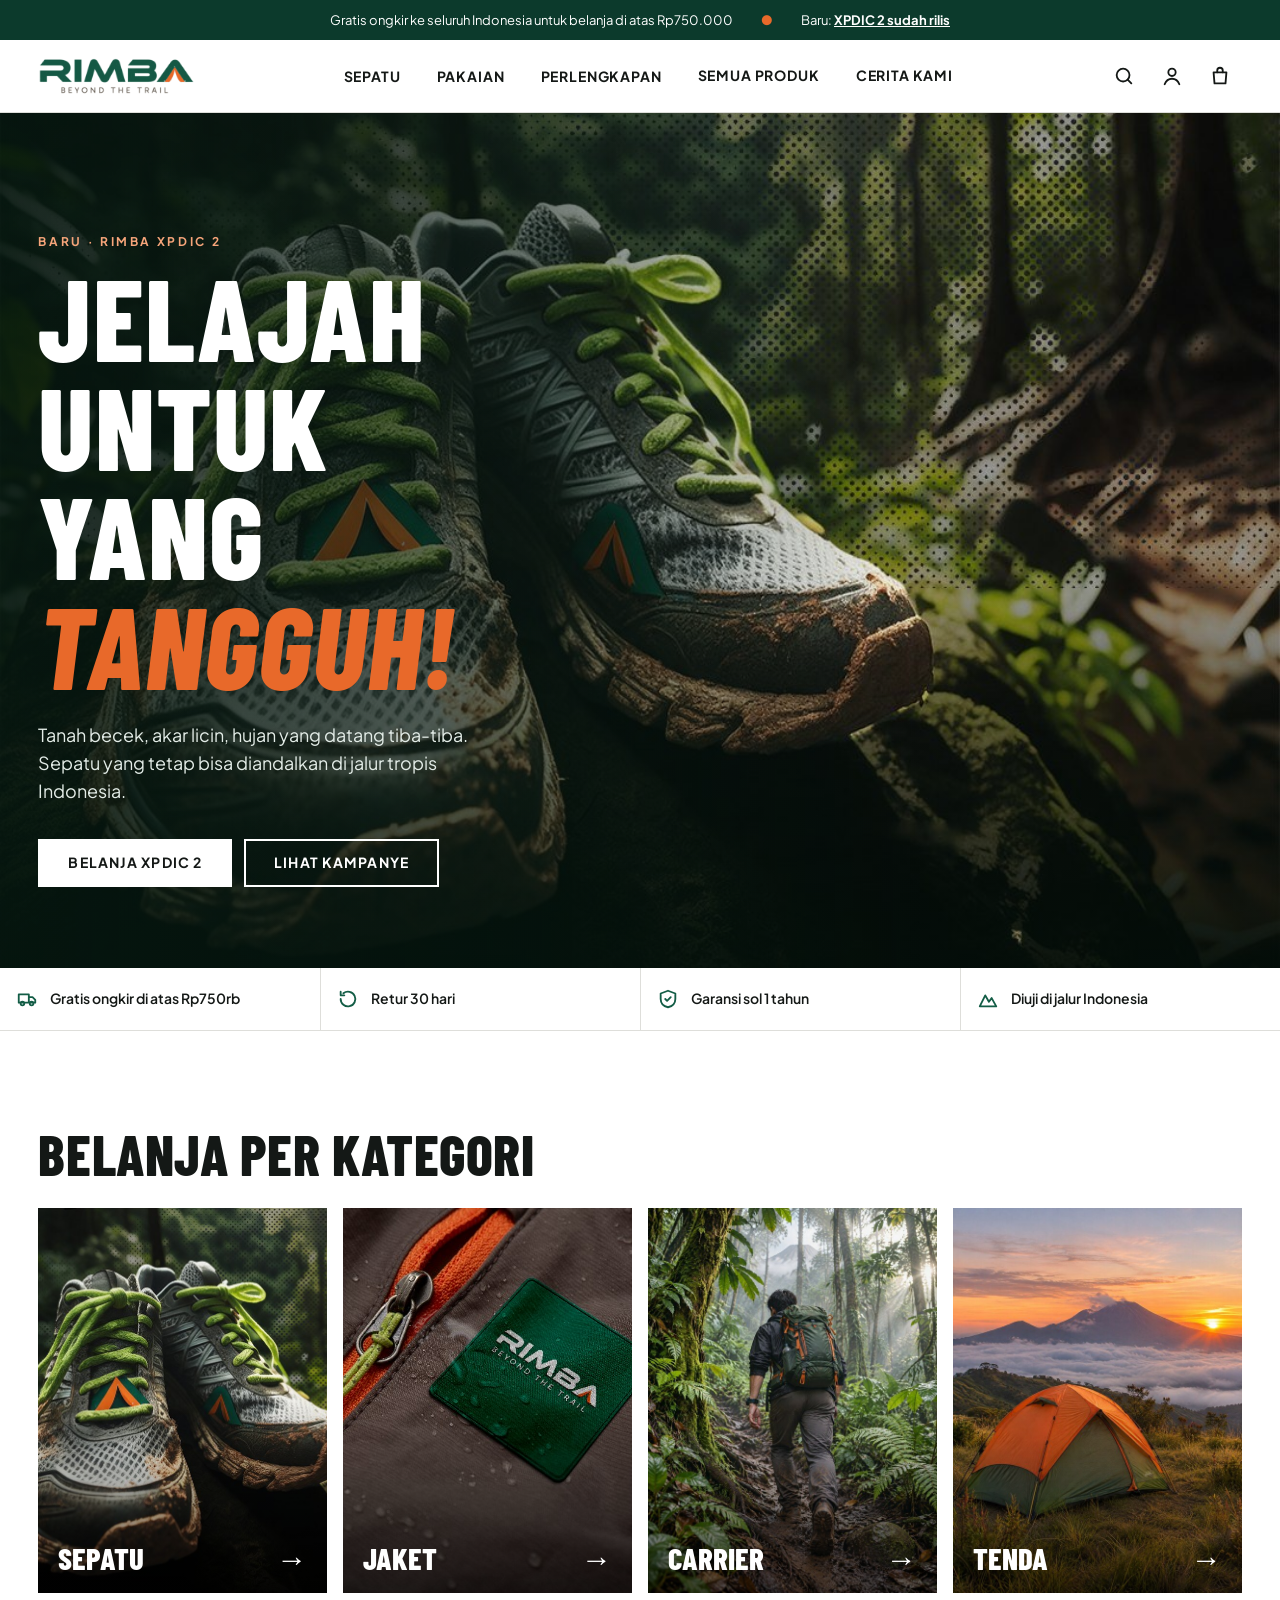
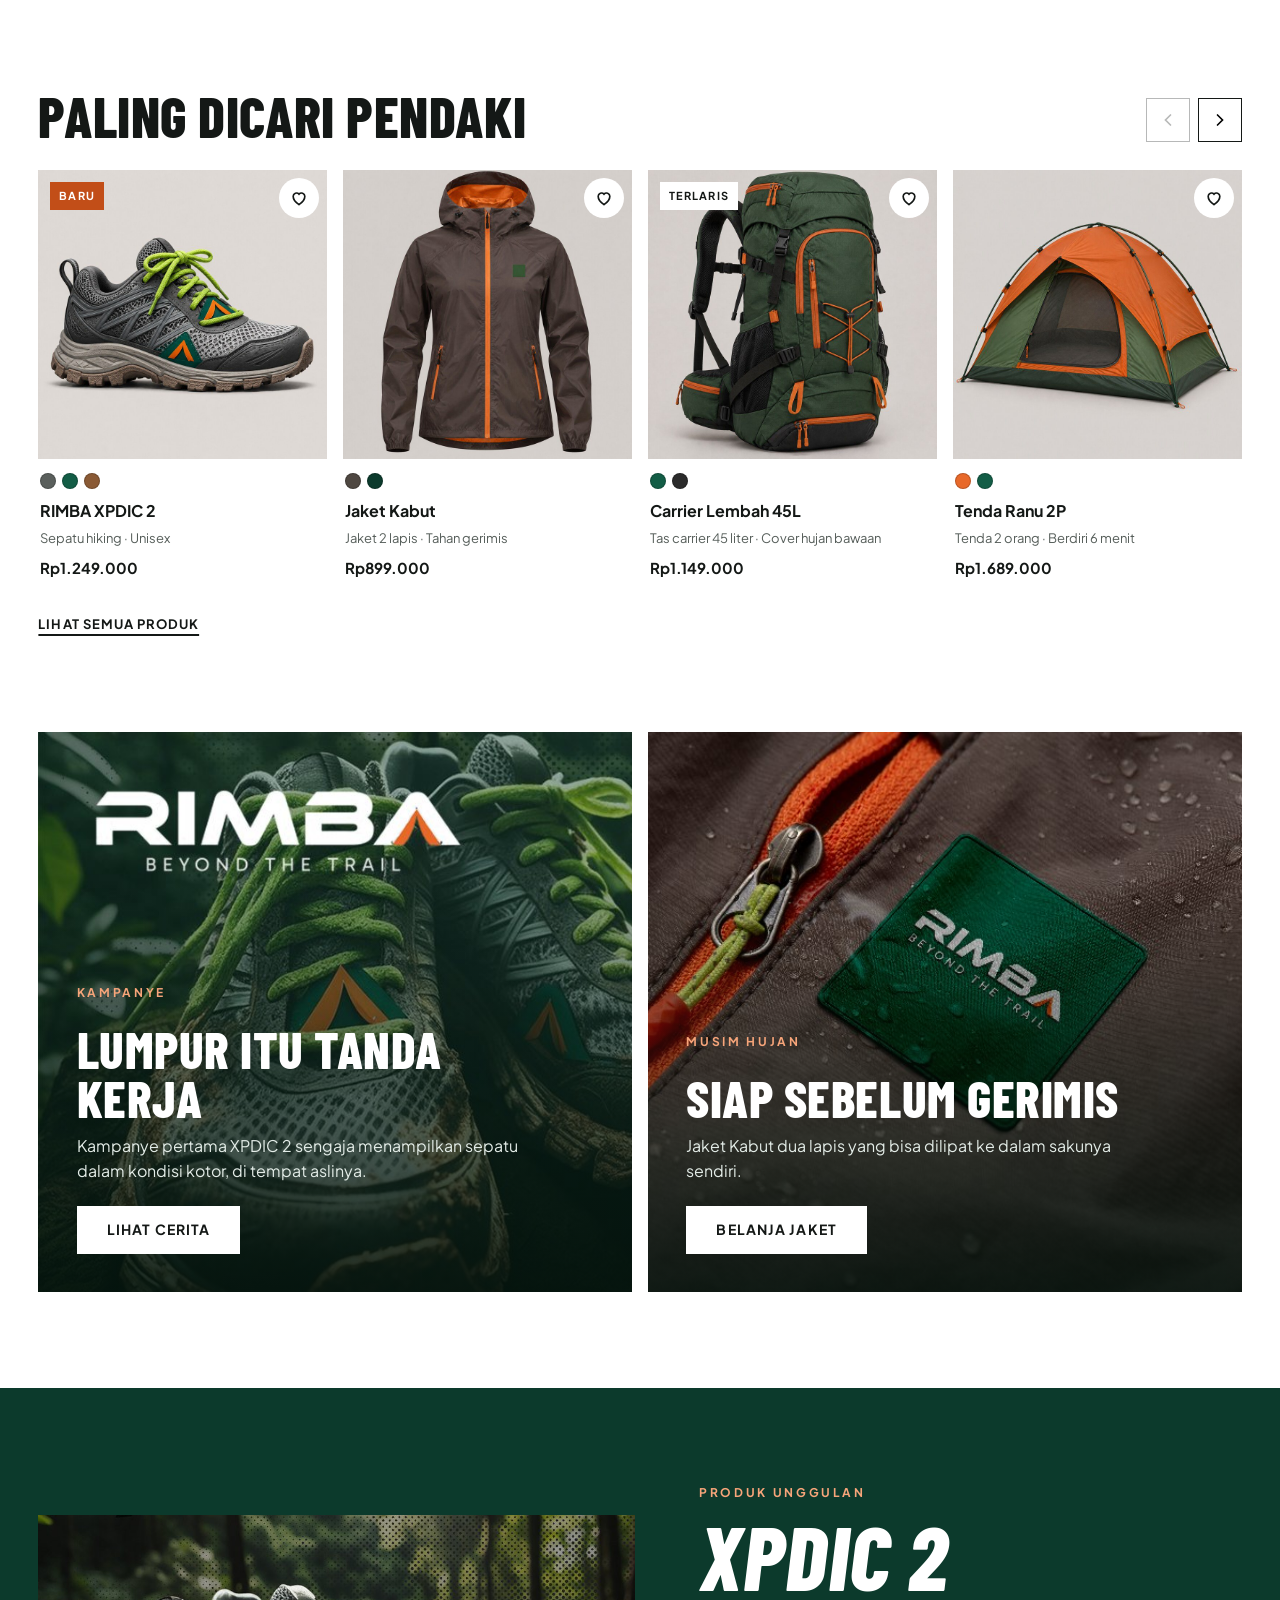
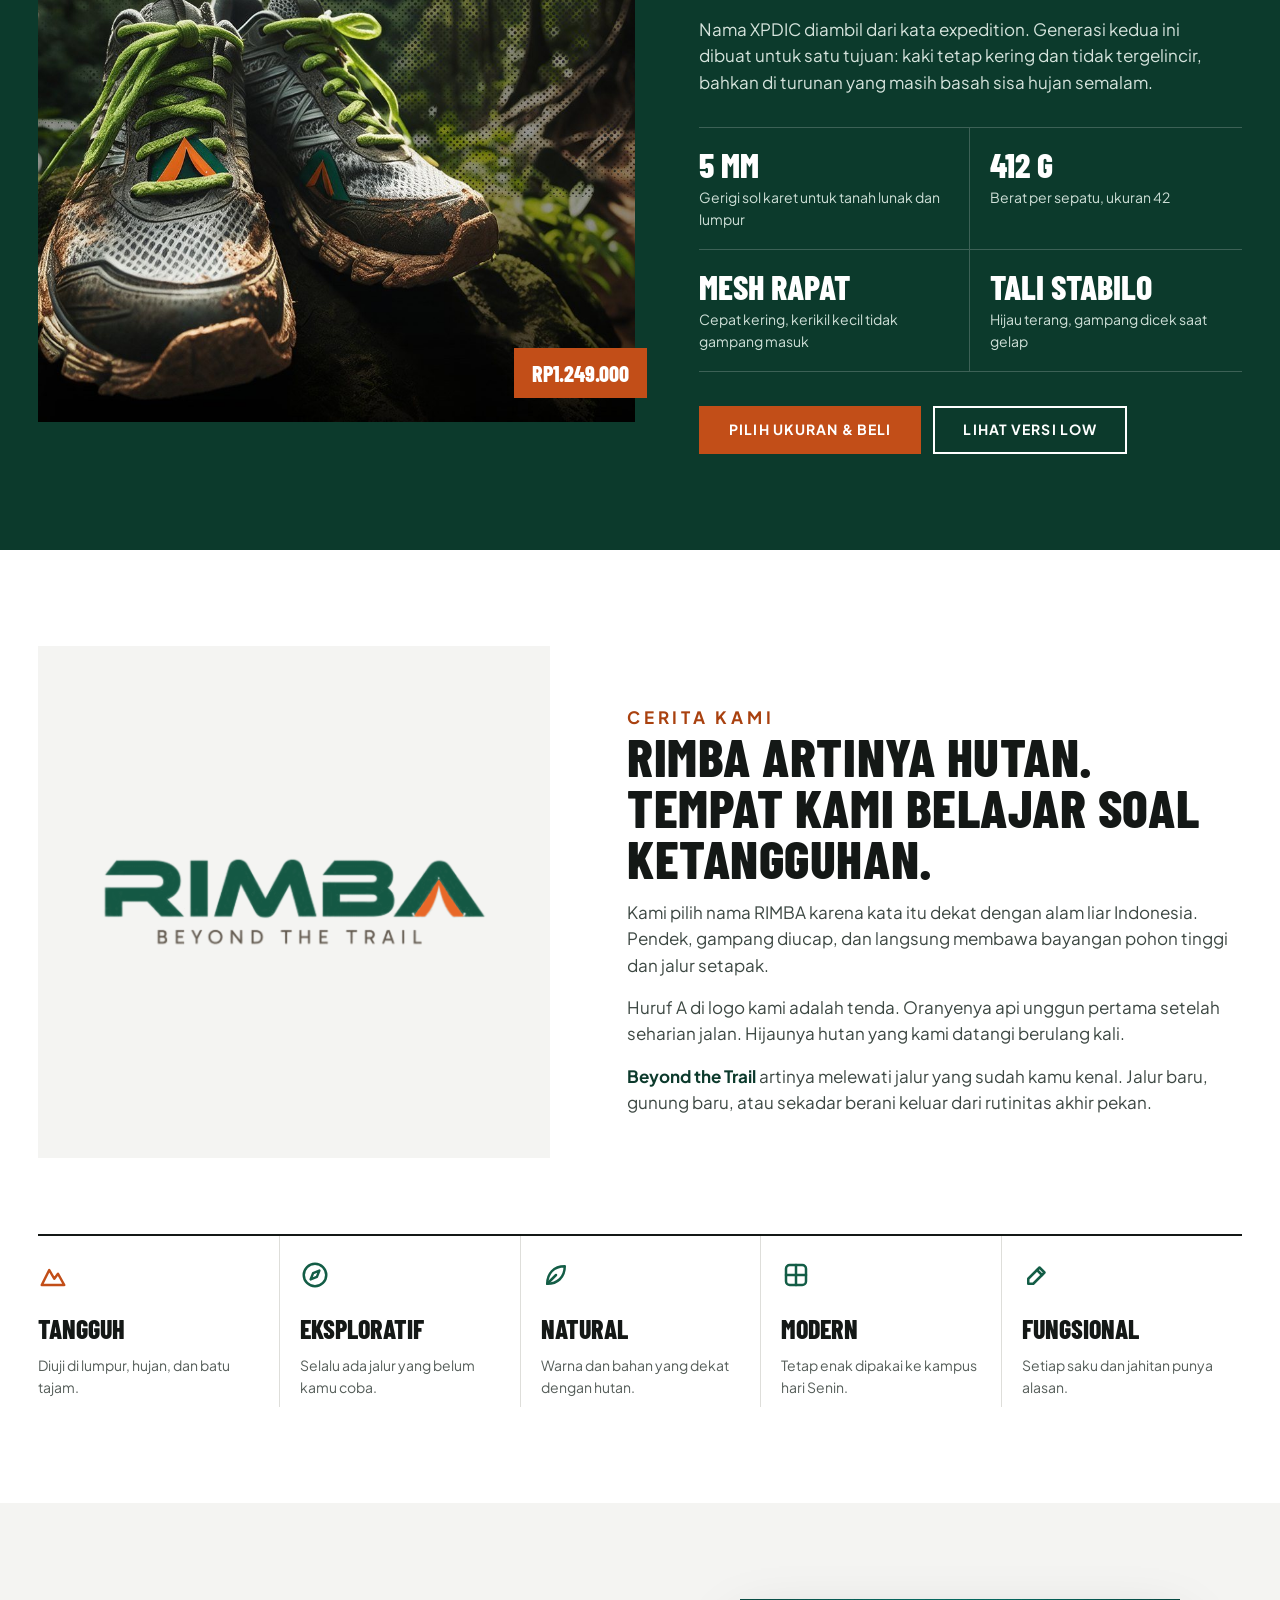
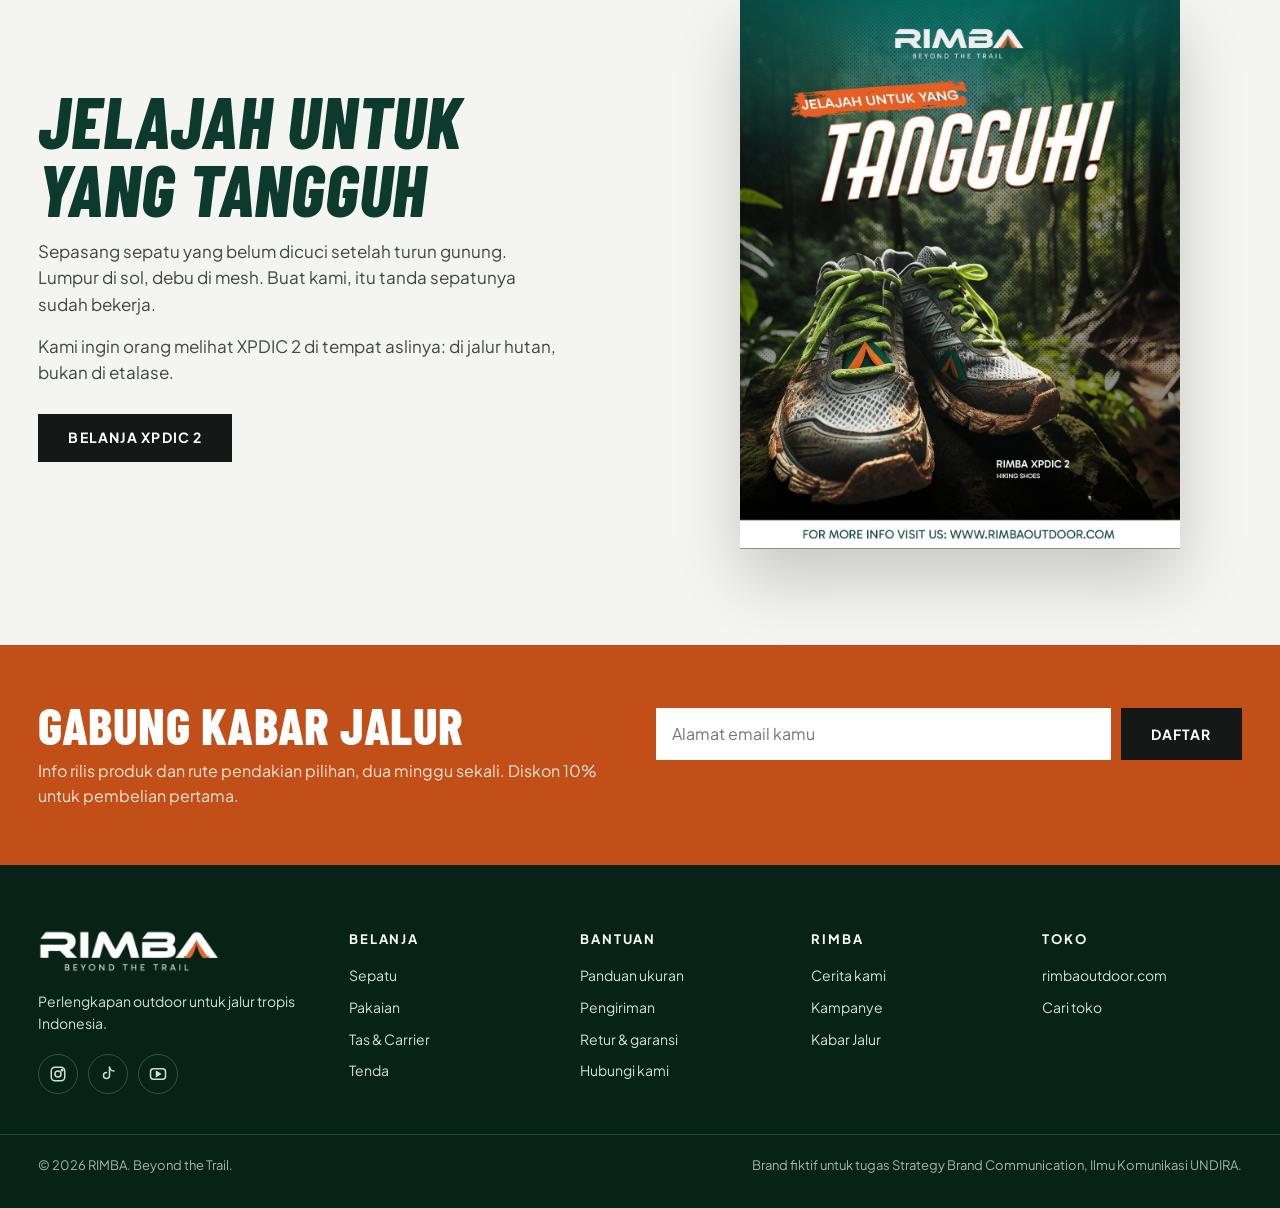
==== commit 3a29830a: "Mega menu menampilkan produk asli" ====
--- a/index.html
+++ b/index.html
@@ -17,7 +17,7 @@
   <link rel="preconnect" href="https://fonts.gstatic.com" crossorigin>
   <link href="https://fonts.googleapis.com/css2?family=Barlow+Condensed:ital,wght@0,600;0,700;0,800;1,800&family=Plus+Jakarta+Sans:wght@400;500;600;700&display=swap" rel="stylesheet">
 
-  <link rel="stylesheet" href="assets/css/style.css?v=2">
+  <link rel="stylesheet" href="assets/css/style.css?v=3">
 </head>
 <body data-halaman="beranda">
 
@@ -27,7 +27,7 @@
     <div class="wrap">
       <span>Gratis ongkir ke seluruh Indonesia untuk belanja di atas Rp750.000</span>
       <span class="titik" aria-hidden="true">●</span>
-      <span>Baru: <a href="produk.html?id=xpdic-2-mid">XPDIC 2 sudah rilis</a></span>
+      <span>Baru: <a href="produk.html?id=xpdic-2">XPDIC 2 sudah rilis</a></span>
     </div>
   </div>
 
@@ -46,34 +46,24 @@
             <div class="mega">
               <div class="wrap mega-isi">
                 <div>
-                  <h3>Sepatu Hiking</h3>
+                  <h3>Sepatu</h3>
                   <ul>
-                    <li><a href="produk.html?id=xpdic-2-mid">XPDIC 2 Mid</a></li>
-                    <li><a href="produk.html?id=xpdic-2-low">XPDIC 2 Low</a></li>
-                    <li><a href="koleksi.html?kat=sepatu">Sandal Gunung</a></li>
-                    <li><a href="koleksi.html?kat=sepatu">Semua Sepatu</a></li>
+                    <li><a href="produk.html?id=xpdic-2">RIMBA XPDIC 2</a></li><li><a href="produk.html?id=xpdic-2-low">RIMBA XPDIC 2 Low</a></li>
+                    <li class="semua"><a href="koleksi.html?kat=sepatu">Semua sepatu →</a></li>
                   </ul>
                 </div>
-                <div>
-                  <h3>Aksesori</h3>
-                  <ul>
-                    <li><a href="koleksi.html?kat=sepatu">Kaos Kaki Wol</a></li>
-                    <li><a href="koleksi.html?kat=sepatu">Gaiter</a></li>
-                    <li><a href="koleksi.html?kat=sepatu">Tali Cadangan</a></li>
-                  </ul>
-                </div>
-                <div>
-                  <h3>Cari Berdasarkan</h3>
-                  <ul>
-                    <li><a href="koleksi.html?kat=sepatu">Jalur Basah</a></li>
-                    <li><a href="koleksi.html?kat=sepatu">Jalur Berbatu</a></li>
-                    <li><a href="koleksi.html?kat=sepatu">Pendakian Harian</a></li>
-                  </ul>
-                </div>
-                <a href="produk.html?id=xpdic-2-mid" class="mega-promo">
-                  <img src="assets/images/xpdic2.jpg" alt="" loading="lazy">
-                  <span>Kenalan dengan XPDIC 2</span>
-                </a>
+                <div class="mega-produk">
+                <a href="produk.html?id=xpdic-2" class="mega-kartu">
+                  <img src="assets/images/xpdic2-abu-samping.jpg" alt="" loading="lazy">
+                  <span class="nama">RIMBA XPDIC 2</span>
+                  <span class="hrg">Rp1.249.000</span>
+                </a>
+                <a href="produk.html?id=xpdic-2-low" class="mega-kartu">
+                  <img src="assets/images/xpdic2-low-abu.jpg" alt="" loading="lazy">
+                  <span class="nama">RIMBA XPDIC 2 Low</span>
+                  <span class="hrg">Rp1.099.000</span>
+                </a>
+                </div>
               </div>
             </div>
           </li>
@@ -82,31 +72,24 @@
             <div class="mega">
               <div class="wrap mega-isi">
                 <div>
-                  <h3>Jaket</h3>
+                  <h3>Pakaian</h3>
                   <ul>
                     <li><a href="produk.html?id=jaket-kabut">Jaket Kabut</a></li>
-                    <li><a href="koleksi.html?kat=pakaian">Windbreaker</a></li>
-                    <li><a href="koleksi.html?kat=pakaian">Fleece</a></li>
+                    <li class="semua"><a href="koleksi.html?kat=pakaian">Semua pakaian →</a></li>
                   </ul>
                 </div>
-                <div>
-                  <h3>Atasan</h3>
-                  <ul>
-                    <li><a href="koleksi.html?kat=pakaian">Kaos Quick Dry</a></li>
-                    <li><a href="koleksi.html?kat=pakaian">Kemeja Lapangan</a></li>
-                  </ul>
-                </div>
-                <div>
-                  <h3>Bawahan</h3>
-                  <ul>
-                    <li><a href="koleksi.html?kat=pakaian">Celana Gunung</a></li>
-                    <li><a href="koleksi.html?kat=pakaian">Celana Pendek</a></li>
-                  </ul>
-                </div>
-                <a href="produk.html?id=jaket-kabut" class="mega-promo">
-                  <img src="assets/images/jacket.jpg" alt="" loading="lazy">
-                  <span>Tahan gerimis, ringan dibawa</span>
-                </a>
+                <div class="mega-produk">
+                <a href="produk.html?id=jaket-kabut" class="mega-kartu">
+                  <img src="assets/images/produk-jaket.jpg" alt="" loading="lazy">
+                  <span class="nama">Jaket Kabut</span>
+                  <span class="hrg">Rp899.000</span>
+                </a>
+                <a href="produk.html?id=jaket-kabut&amp;warna=1" class="mega-kartu">
+                  <img src="assets/images/jaket-hijau.jpg" alt="" loading="lazy">
+                  <span class="nama">Jaket Kabut · Hijau Hutan</span>
+                  <span class="hrg">Rp899.000</span>
+                </a>
+                </div>
               </div>
             </div>
           </li>
@@ -115,32 +98,24 @@
             <div class="mega">
               <div class="wrap mega-isi">
                 <div>
-                  <h3>Tas</h3>
+                  <h3>Perlengkapan</h3>
                   <ul>
-                    <li><a href="produk.html?id=carrier-lembah-45">Carrier Lembah 45L</a></li>
-                    <li><a href="koleksi.html?kat=tas">Daypack</a></li>
-                    <li><a href="koleksi.html?kat=tas">Cover Hujan</a></li>
+                    <li><a href="produk.html?id=carrier-lembah-45">Carrier Lembah 45L</a></li><li><a href="produk.html?id=tenda-ranu-2p">Tenda Ranu 2P</a></li>
+                    <li class="semua"><a href="koleksi.html?kat=tas">Semua tas →</a></li><li class="semua"><a href="koleksi.html?kat=tenda">Semua tenda →</a></li>
                   </ul>
                 </div>
-                <div>
-                  <h3>Berkemah</h3>
-                  <ul>
-                    <li><a href="produk.html?id=tenda-ranu-2p">Tenda Ranu 2P</a></li>
-                    <li><a href="koleksi.html?kat=tenda">Matras</a></li>
-                    <li><a href="koleksi.html?kat=tenda">Sleeping Bag</a></li>
-                  </ul>
-                </div>
-                <div>
-                  <h3>Lainnya</h3>
-                  <ul>
-                    <li><a href="koleksi.html?kat=tas">Headlamp</a></li>
-                    <li><a href="koleksi.html?kat=tas">Botol Minum</a></li>
-                  </ul>
-                </div>
-                <a href="produk.html?id=tenda-ranu-2p" class="mega-promo">
-                  <img src="assets/images/kat-tenda.jpg" alt="" loading="lazy">
-                  <span>Berkemah di atas awan</span>
-                </a>
+                <div class="mega-produk">
+                <a href="produk.html?id=carrier-lembah-45" class="mega-kartu">
+                  <img src="assets/images/produk-carrier.jpg" alt="" loading="lazy">
+                  <span class="nama">Carrier Lembah 45L</span>
+                  <span class="hrg">Rp1.149.000</span>
+                </a>
+                <a href="produk.html?id=tenda-ranu-2p" class="mega-kartu">
+                  <img src="assets/images/produk-tenda.jpg" alt="" loading="lazy">
+                  <span class="nama">Tenda Ranu 2P</span>
+                  <span class="hrg">Rp1.689.000</span>
+                </a>
+                </div>
               </div>
             </div>
           </li>
@@ -183,7 +158,7 @@
         </button>
       </div>
       <details><summary>Sepatu</summary>
-        <ul><li><a href="produk.html?id=xpdic-2-mid">XPDIC 2 Mid</a></li><li><a href="produk.html?id=xpdic-2-low">XPDIC 2 Low</a></li><li><a href="koleksi.html?kat=sepatu">Semua Sepatu</a></li></ul>
+        <ul><li><a href="produk.html?id=xpdic-2">XPDIC 2</a></li><li><a href="produk.html?id=xpdic-2-low">XPDIC 2 Low</a></li><li><a href="koleksi.html?kat=sepatu">Semua Sepatu</a></li></ul>
       </details>
       <details><summary>Pakaian</summary>
         <ul><li><a href="produk.html?id=jaket-kabut">Jaket Kabut</a></li><li><a href="koleksi.html?kat=pakaian">Semua Pakaian</a></li></ul>
@@ -207,7 +182,7 @@
         <h1 class="judul" id="hero-judul">Jelajah untuk yang <em>Tangguh!</em></h1>
         <p class="lead">Tanah becek, akar licin, hujan yang datang tiba-tiba. Sepatu yang tetap bisa diandalkan di jalur tropis Indonesia.</p>
         <div class="hero-cta">
-          <a href="produk.html?id=xpdic-2-mid" class="btn btn-putih">Belanja XPDIC 2</a>
+          <a href="produk.html?id=xpdic-2" class="btn btn-putih">Belanja XPDIC 2</a>
           <a href="#kampanye" class="btn btn-garis-putih">Lihat Kampanye</a>
         </div>
       </div>
@@ -308,7 +283,7 @@
           </dl>
 
           <div class="hero-cta">
-            <a href="produk.html?id=xpdic-2-mid" class="btn btn-oranye">Pilih ukuran & beli</a>
+            <a href="produk.html?id=xpdic-2" class="btn btn-oranye">Pilih ukuran & beli</a>
             <a href="produk.html?id=xpdic-2-low" class="btn btn-garis-putih">Lihat versi Low</a>
           </div>
         </div>
@@ -361,7 +336,7 @@
           <h2 class="judul" id="kampanye-judul">Jelajah untuk yang Tangguh</h2>
           <p>Sepasang sepatu yang belum dicuci setelah turun gunung. Lumpur di sol, debu di mesh. Buat kami, itu tanda sepatunya sudah bekerja.</p>
           <p>Kami ingin orang melihat XPDIC 2 di tempat aslinya: di jalur hutan, bukan di etalase.</p>
-          <a href="produk.html?id=xpdic-2-mid" class="btn btn-gelap">Belanja XPDIC 2</a>
+          <a href="produk.html?id=xpdic-2" class="btn btn-gelap">Belanja XPDIC 2</a>
         </div>
         <img src="assets/images/poster-kampanye.jpg" alt="Poster kampanye RIMBA: Jelajah untuk yang Tangguh, sepatu XPDIC 2 di hutan" loading="lazy" width="1080" height="1350">
       </div>
@@ -440,7 +415,7 @@
 
   <div class="toast" id="toast" role="status" aria-live="polite"></div>
 
-  <script src="assets/js/data.js?v=2"></script>
-  <script src="assets/js/app.js?v=2"></script>
+  <script src="assets/js/data.js?v=3"></script>
+  <script src="assets/js/app.js?v=3"></script>
 </body>
 </html>
--- a/assets/css/style.css
+++ b/assets/css/style.css
@@ -415,3 +415,17 @@
       .beli .qty { flex: 1; justify-content: space-between; }
       .beli .btn { flex: 1 1 100%; order: 3; }
     }
+
+    /* Mega menu: produk nyata */
+    .mega-isi { grid-template-columns: minmax(180px, 1fr) 3fr; }
+    .mega ul li.semua a { color: var(--teks); font-weight: 700; }
+    .mega-produk { display: grid; grid-template-columns: repeat(3, minmax(0, 1fr)); gap: 16px; }
+    .mega-kartu { display: flex; flex-direction: column; gap: 4px; text-decoration: none; }
+    .mega-kartu img { width: 100%; aspect-ratio: 1 / 1; object-fit: cover; background: #DCD9D5; margin-bottom: 6px; }
+    .mega-kartu .nama { font-weight: 700; font-size: 14px; }
+    .mega-kartu .hrg { font-size: 14px; color: var(--teks-2); }
+    .mega-kartu:hover .nama { text-decoration: underline; }
+    .galeri-nav[hidden] { display: none; }
+    .produk .warna { position: relative; z-index: 2; width: max-content; }
+    .produk .warna i { cursor: pointer; }
+    .produk .warna i:hover { box-shadow: 0 0 0 2px #fff, 0 0 0 3px var(--teks); }
